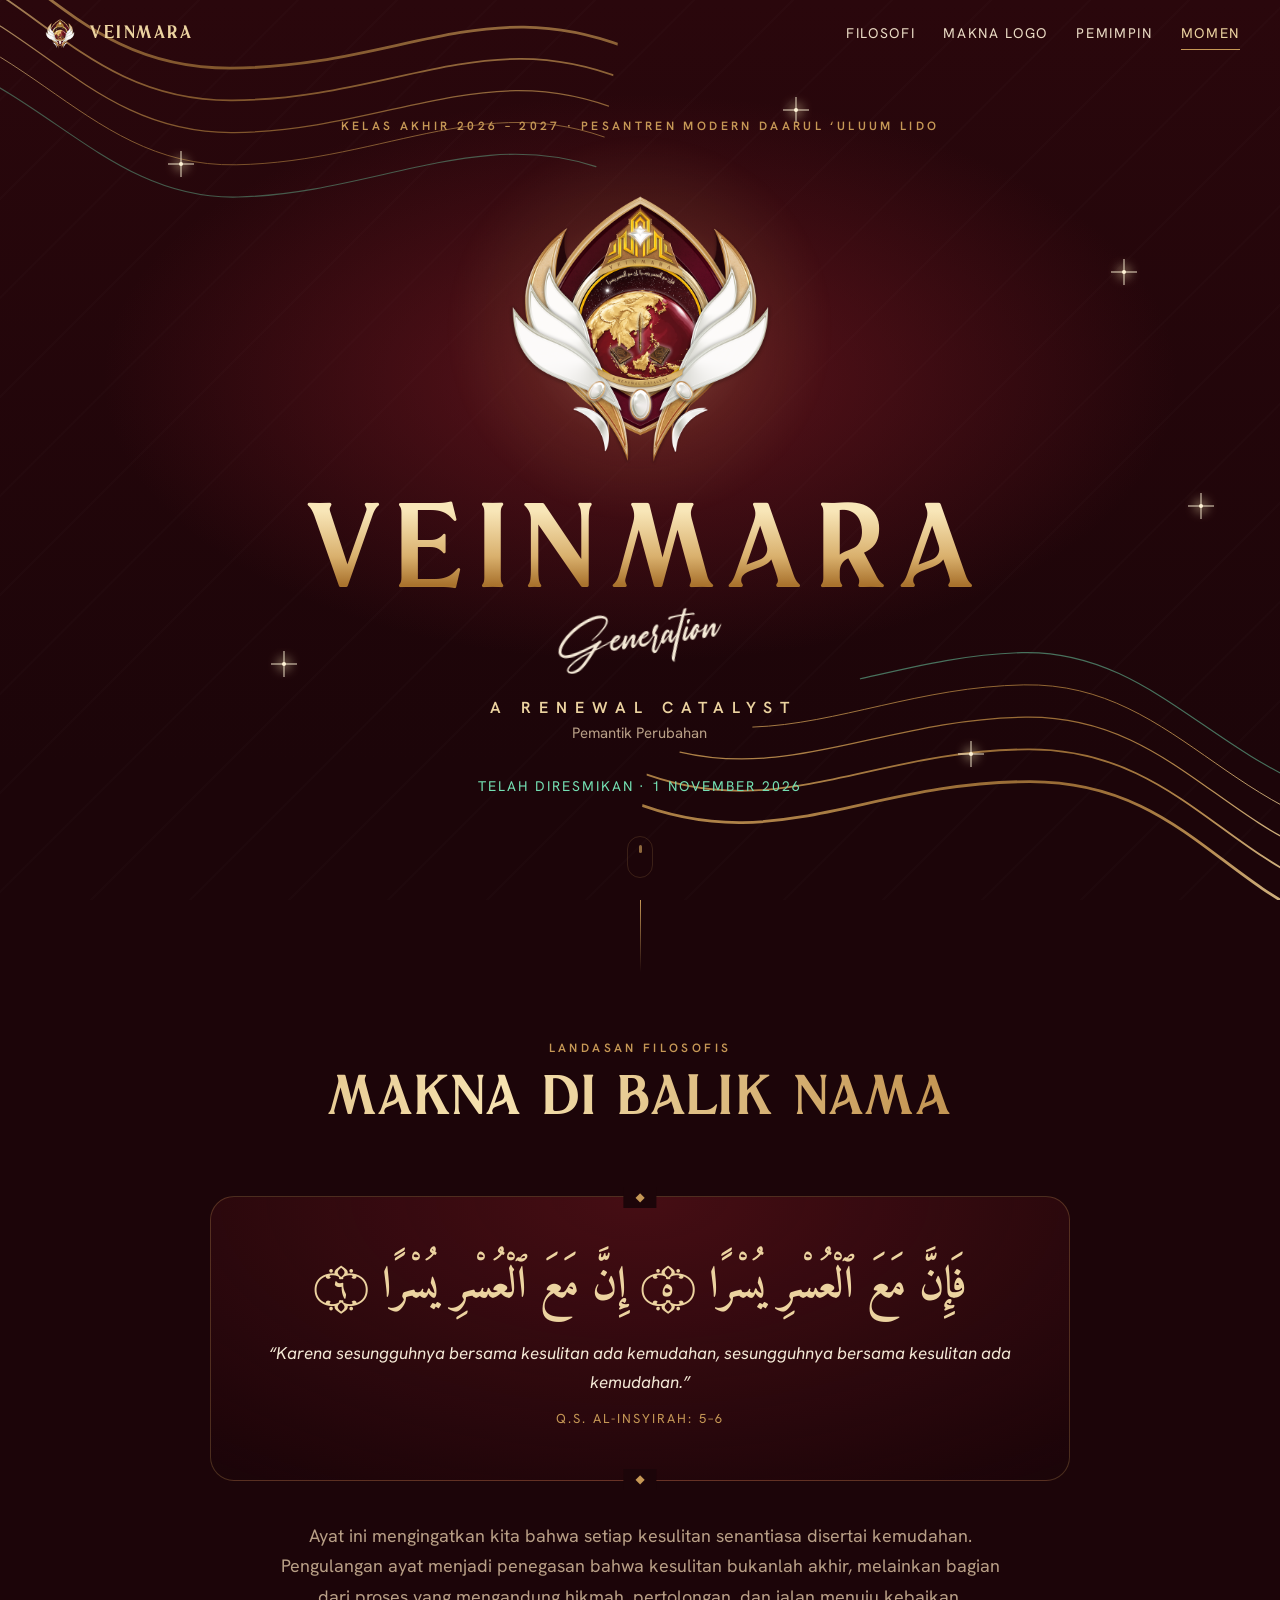
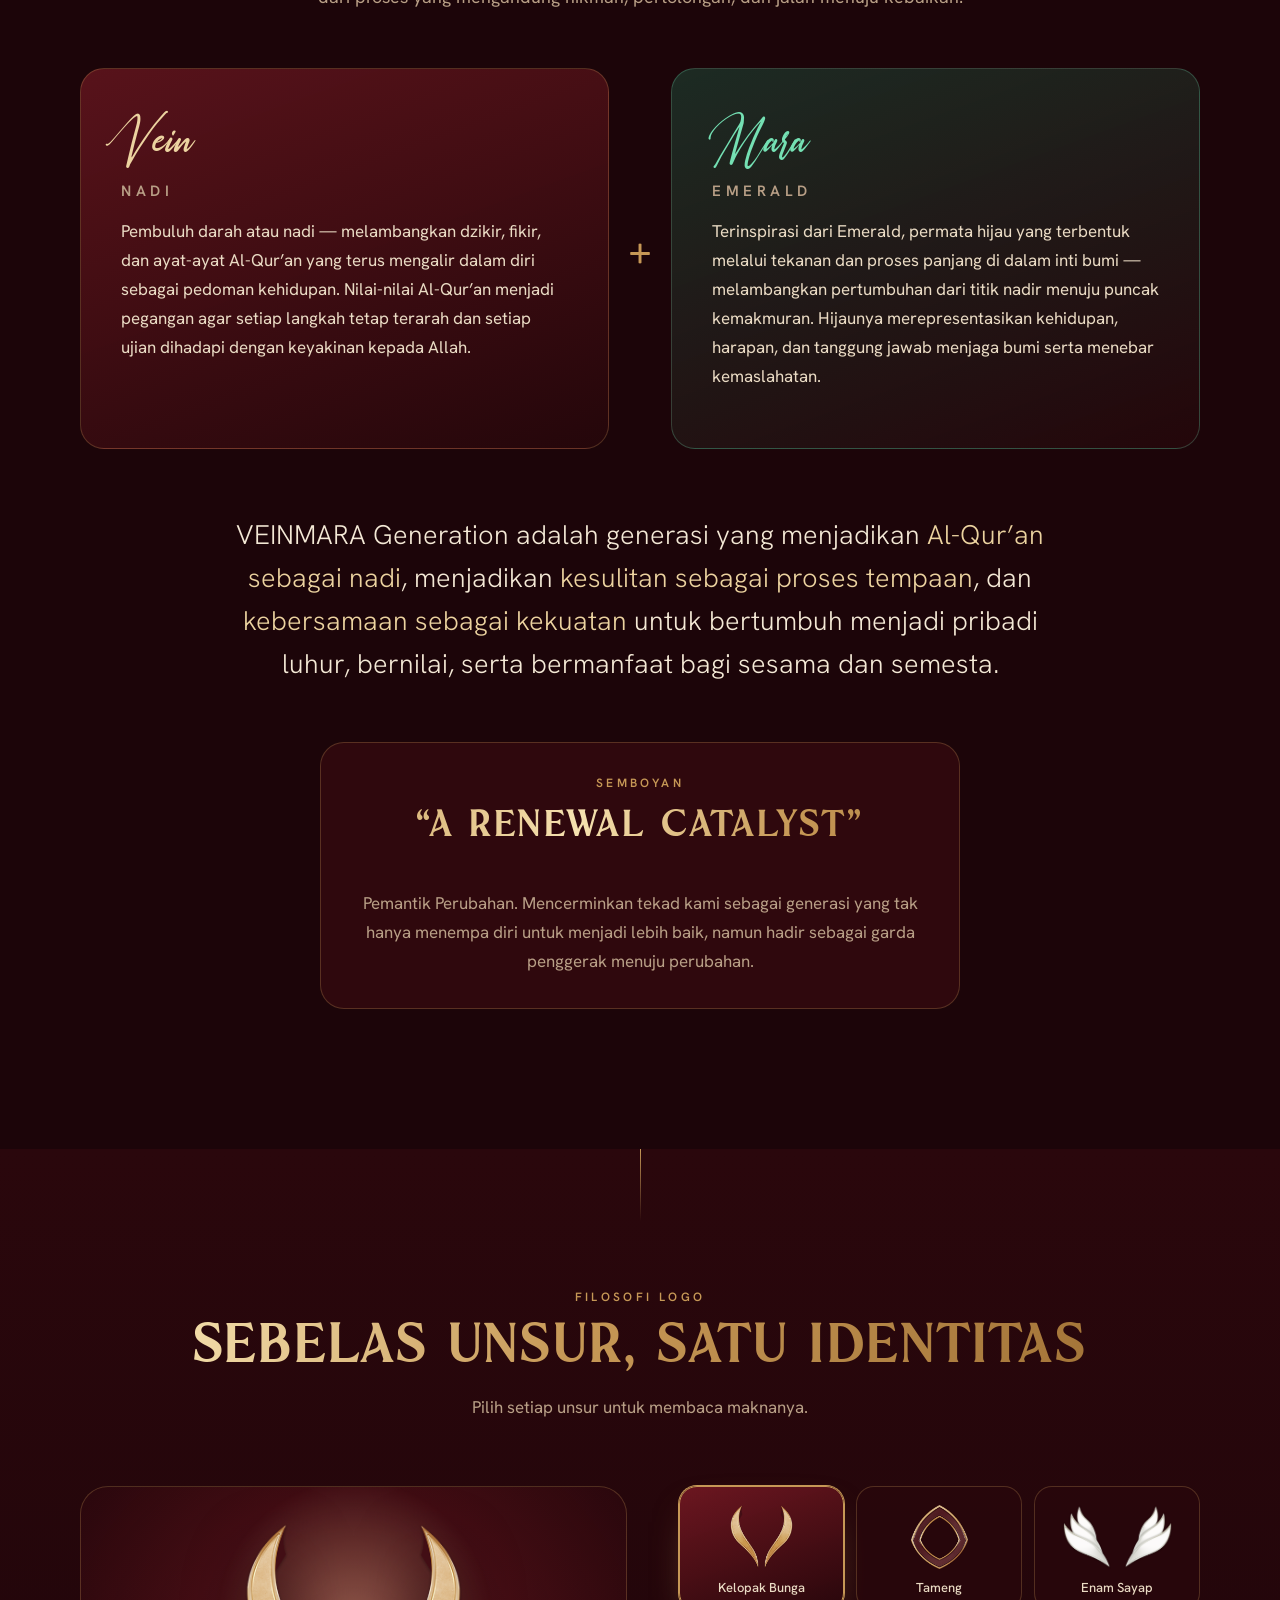
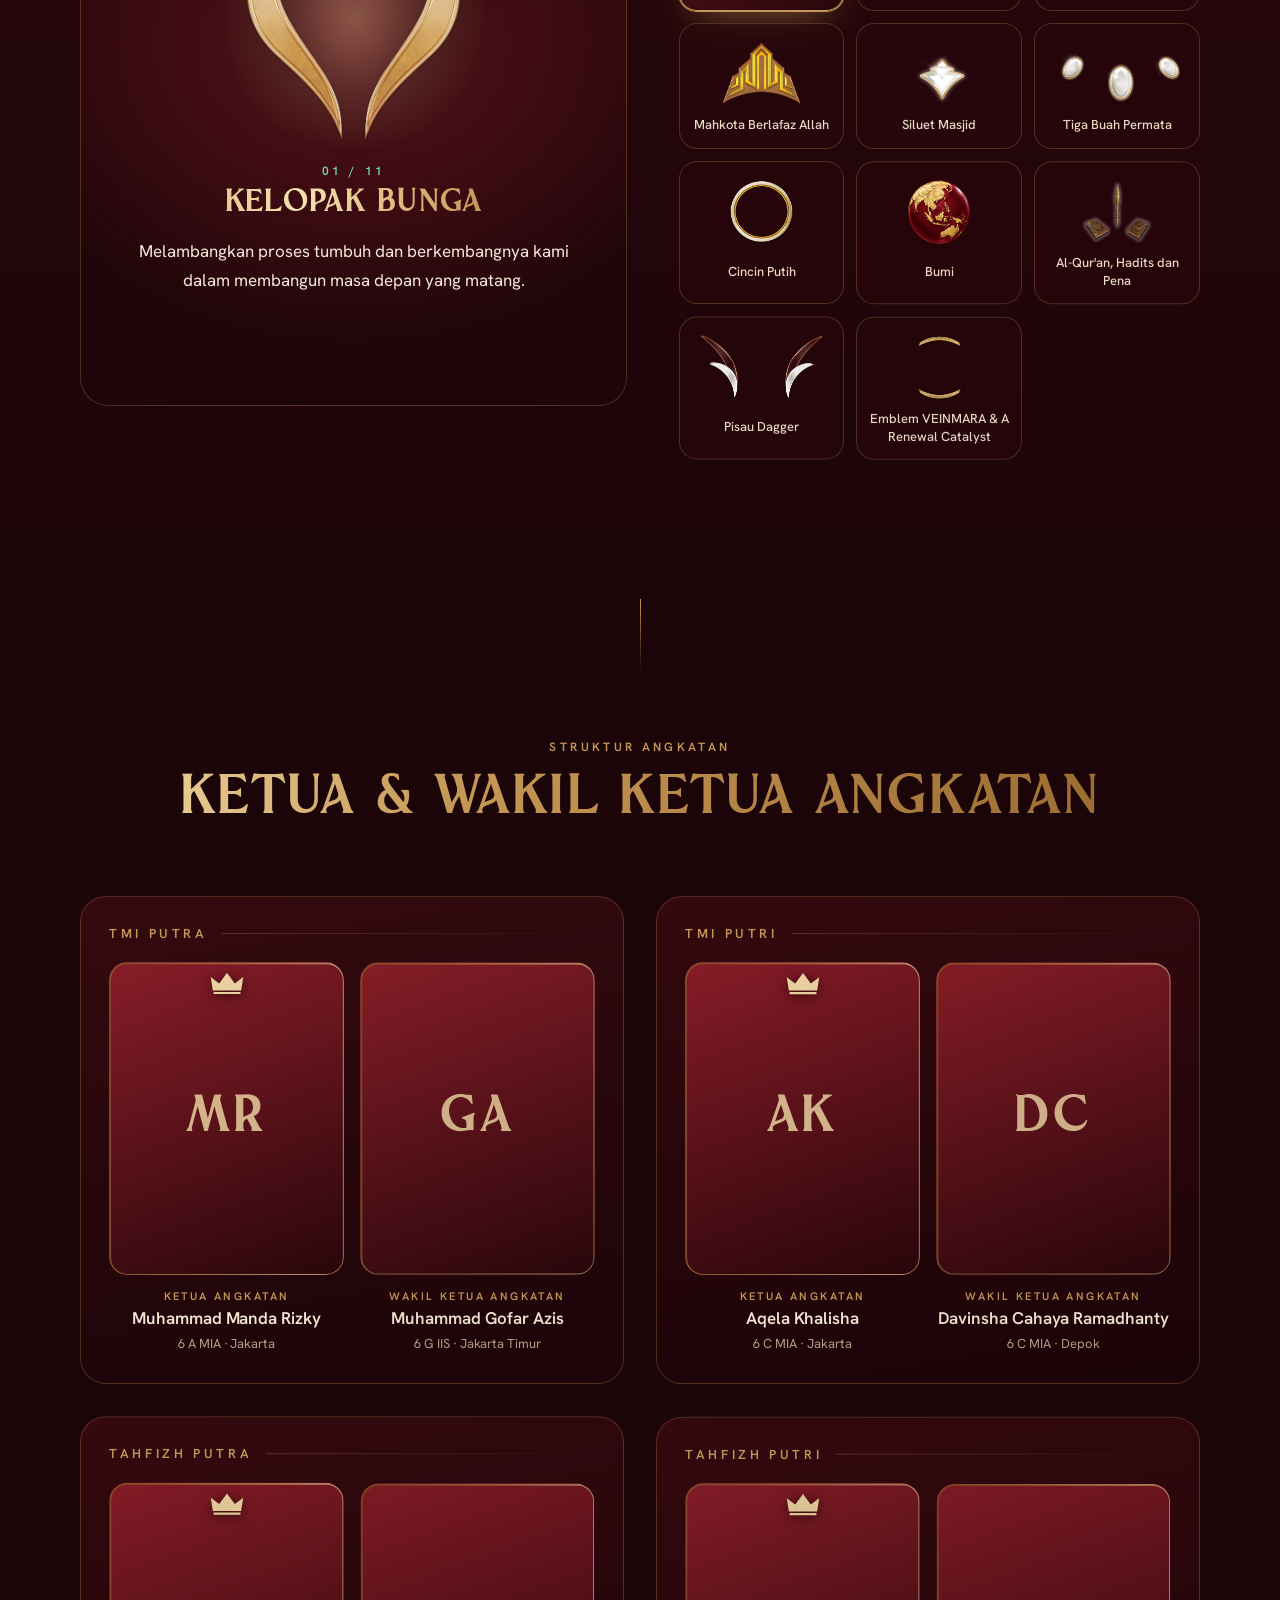
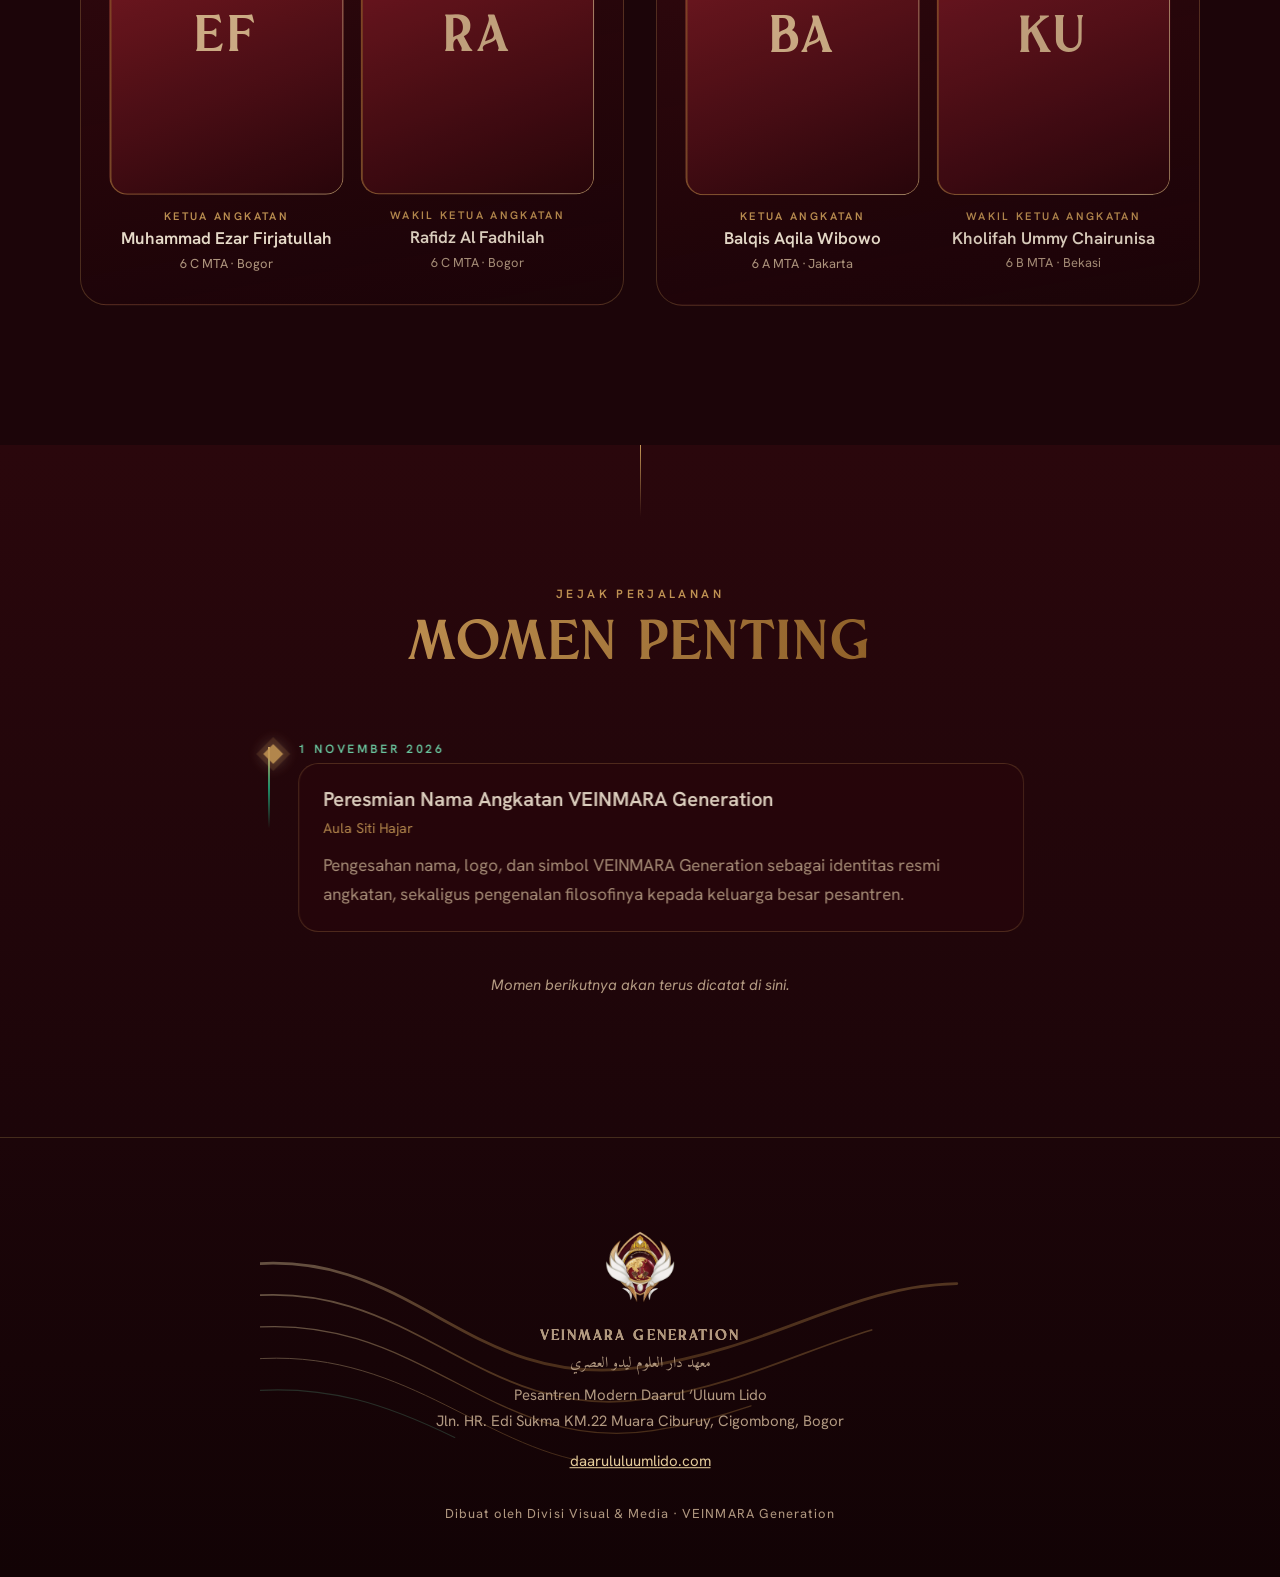
==== index.html @ 3226f994 "Animasi pakai anime.js 4.5.0 agar lebih halus - Intro hero dalam satu timeline; huruf VEINMARA muncu" ====
<!doctype html>
<html lang="id">
<head>
  <meta charset="utf-8">
  <meta name="viewport" content="width=device-width, initial-scale=1">
  <title>VEINMARA Generation</title>
  <meta name="description" content="VEINMARA Generation — Angkatan Kelas Akhir 2026–2027 Pesantren Modern Daarul 'Uluum Lido. A Renewal Catalyst.">
  <meta name="theme-color" content="#1c0509">
  <link rel="icon" type="image/png" href="assets/web/logo-veinmara.png">
  <link rel="preconnect" href="https://fonts.googleapis.com">
  <link rel="preconnect" href="https://fonts.gstatic.com" crossorigin>
  <link href="https://fonts.googleapis.com/css2?family=Amiri:wght@400;700&family=Hanken+Grotesk:wght@300;400;500;600&display=swap" rel="stylesheet">
  <link rel="stylesheet" href="style.css">
  <script>
    // Tandai bahwa animasi aktif (dicabut lagi di main.js kalau anime.js gagal dimuat / reduced motion)
    if (!matchMedia("(prefers-reduced-motion: reduce)").matches) document.documentElement.classList.add("anim");
  </script>
</head>
<body>
  <a class="skip" href="#filosofi">Lewati ke konten</a>

  <header class="nav" id="nav">
    <a class="nav__brand" href="#top" aria-label="VEINMARA — ke atas">
      <img src="assets/web/logo-veinmara.png" alt="" width="40" height="40">
      <span>Veinmara</span>
    </a>
    <button class="nav__toggle" aria-expanded="false" aria-controls="nav-menu" aria-label="Buka menu">
      <span></span><span></span>
    </button>
    <nav id="nav-menu" class="nav__menu">
      <a href="#filosofi">Filosofi</a>
      <a href="#logo">Makna Logo</a>
      <a href="#pemimpin">Pemimpin</a>
      <a href="#momen">Momen</a>
    </nav>
  </header>

  <main id="top">
    <!-- ============ HERO ============ -->
    <section class="hero">
      <svg class="veins veins--tl" viewBox="0 0 600 400" aria-hidden="true"><use href="#vein-set"/></svg>
      <svg class="veins veins--br" viewBox="0 0 600 400" aria-hidden="true"><use href="#vein-set"/></svg>
      <div class="sparkles" aria-hidden="true"><i></i><i></i><i></i><i></i><i></i><i></i></div>

      <div class="hero__inner">
        <p class="eyebrow" data-intro>Kelas Akhir 2026 – 2027 · Pesantren Modern Daarul ‘Uluum Lido</p>
        <div class="hero__logo" data-intro>
          <img src="assets/web/logo-veinmara.png" alt="Logo angkatan VEINMARA Generation" width="1000" height="1000" fetchpriority="high">
        </div>
        <h1 class="hero__title">
          <span class="hero__name" data-intro>Veinmara</span>
          <span class="hero__gen" data-intro>Generation</span>
        </h1>
        <p class="hero__motto" data-intro>A Renewal Catalyst</p>
        <p class="hero__motto-id" data-intro>Pemantik Perubahan</p>

        <div class="countdown" id="countdown" data-intro hidden>
          <p class="countdown__label">Menuju Peresmian · <span id="cd-when"></span></p>
          <div class="countdown__grid" role="timer" aria-live="off">
            <div><b id="cd-d">0</b><span>Hari</span></div>
            <div><b id="cd-h">0</b><span>Jam</span></div>
            <div><b id="cd-m">0</b><span>Menit</span></div>
            <div><b id="cd-s">0</b><span>Detik</span></div>
          </div>
        </div>
        <p class="hero__done" id="cd-done" hidden>Telah diresmikan · 1 November 2026</p>
      </div>
      <a class="hero__scroll" href="#filosofi" aria-label="Gulir ke filosofi" data-intro><span></span></a>
    </section>

    <!-- ============ FILOSOFI NAMA ============ -->
    <section class="section" id="filosofi">
      <div class="container">
        <header class="section__head">
          <p class="eyebrow">Landasan Filosofis</p>
          <h2>Makna di Balik Nama</h2>
        </header>

        <figure class="ayat">
          <p class="ayat__ar" lang="ar" dir="rtl">فَإِنَّ مَعَ ٱلْعُسْرِ يُسْرًا ۝٥ إِنَّ مَعَ ٱلْعُسْرِ يُسْرًا ۝٦</p>
          <figcaption>
            <p class="ayat__id">“Karena sesungguhnya bersama kesulitan ada kemudahan, sesungguhnya bersama kesulitan ada kemudahan.”</p>
            <cite>Q.S. Al-Insyirah: 5–6</cite>
          </figcaption>
        </figure>

        <p class="lead">Ayat ini mengingatkan kita bahwa setiap kesulitan senantiasa disertai kemudahan. Pengulangan ayat menjadi penegasan bahwa kesulitan bukanlah akhir, melainkan bagian dari proses yang mengandung hikmah, pertolongan, dan jalan menuju kebaikan.</p>

        <div class="split">
          <article class="word word--vein">
            <p class="word__label">Vein</p>
            <h3>Nadi</h3>
            <p>Pembuluh darah atau nadi — melambangkan dzikir, fikir, dan ayat-ayat Al-Qur’an yang terus mengalir dalam diri sebagai pedoman kehidupan. Nilai-nilai Al-Qur’an menjadi pegangan agar setiap langkah tetap terarah dan setiap ujian dihadapi dengan keyakinan kepada Allah.</p>
          </article>
          <span class="split__plus" aria-hidden="true">+</span>
          <article class="word word--mara">
            <p class="word__label">Mara</p>
            <h3>Emerald</h3>
            <p>Terinspirasi dari Emerald, permata hijau yang terbentuk melalui tekanan dan proses panjang di dalam inti bumi — melambangkan pertumbuhan dari titik nadir menuju puncak kemakmuran. Hijaunya merepresentasikan kehidupan, harapan, dan tanggung jawab menjaga bumi serta menebar kemaslahatan.</p>
          </article>
        </div>

        <blockquote class="closing">
          <p>VEINMARA Generation adalah generasi yang menjadikan <em>Al-Qur’an sebagai nadi</em>, menjadikan <em>kesulitan sebagai proses tempaan</em>, dan <em>kebersamaan sebagai kekuatan</em> untuk bertumbuh menjadi pribadi luhur, bernilai, serta bermanfaat bagi sesama dan semesta.</p>
        </blockquote>

        <div class="motto-card">
          <p class="eyebrow">Semboyan</p>
          <p class="motto-card__en">“A Renewal Catalyst”</p>
          <p>Pemantik Perubahan. Mencerminkan tekad kami sebagai generasi yang tak hanya menempa diri untuk menjadi lebih baik, namun hadir sebagai garda penggerak menuju perubahan.</p>
        </div>
      </div>
    </section>

    <!-- ============ FILOSOFI LOGO ============ -->
    <section class="section section--deep" id="logo">
      <div class="container">
        <header class="section__head">
          <p class="eyebrow">Filosofi Logo</p>
          <h2>Sebelas Unsur, Satu Identitas</h2>
          <p class="section__sub">Pilih setiap unsur untuk membaca maknanya.</p>
        </header>

        <div class="logo-explorer">
          <div class="stage" aria-live="polite">
            <div class="stage__glow" aria-hidden="true"></div>
            <img class="stage__img" id="stage-img" src="assets/web/emblem/kelopak.png" alt="">
            <p class="stage__num" id="stage-num">01</p>
            <h3 class="stage__name" id="stage-name">Kelopak Bunga</h3>
            <p class="stage__text" id="stage-text"></p>
          </div>
          <ul class="picker" id="picker" role="list"></ul>
        </div>
      </div>
    </section>

    <!-- ============ PEMIMPIN ============ -->
    <section class="section" id="pemimpin">
      <div class="container">
        <header class="section__head">
          <p class="eyebrow">Struktur Angkatan</p>
          <h2>Ketua &amp; Wakil Ketua Angkatan</h2>
        </header>
        <div class="units" id="units"></div>
      </div>
    </section>

    <!-- ============ MOMEN ============ -->
    <section class="section section--deep" id="momen">
      <div class="container container--narrow">
        <header class="section__head">
          <p class="eyebrow">Jejak Perjalanan</p>
          <h2>Momen Penting</h2>
        </header>
        <ol class="timeline" id="timeline"></ol>
        <p class="timeline__more">Momen berikutnya akan terus dicatat di sini.</p>
      </div>
    </section>
  </main>

  <footer class="footer">
    <svg class="veins veins--footer" viewBox="0 0 600 400" aria-hidden="true"><use href="#vein-set"/></svg>
    <div class="container footer__inner">
      <img src="assets/web/logo-veinmara.png" alt="" width="96" height="96" loading="lazy">
      <p class="footer__name">Veinmara Generation</p>
      <p class="footer__ar" lang="ar" dir="rtl">معهد دار العلوم ليدو العصري</p>
      <p>Pesantren Modern Daarul ‘Uluum Lido<br>
        Jln. HR. Edi Sukma KM.22 Muara Ciburuy, Cigombong, Bogor</p>
      <p><a href="https://www.daarululuumlido.com" target="_blank" rel="noopener">daarululuumlido.com</a></p>
      <p class="footer__credit">Dibuat oleh Divisi Visual &amp; Media · VEINMARA Generation</p>
    </div>
  </footer>

  <!-- Garis "nadi" emas — dipakai ulang di hero & footer -->
  <svg width="0" height="0" style="position:absolute" aria-hidden="true">
    <defs>
      <linearGradient id="gold-line" x1="0" y1="0" x2="1" y2="1">
        <stop offset="0" stop-color="#f6e2b0"/>
        <stop offset=".45" stop-color="#c69856"/>
        <stop offset="1" stop-color="#8a5a22"/>
      </linearGradient>
      <g id="vein-set" fill="none" stroke="url(#gold-line)" stroke-linecap="round">
        <path class="vein" d="M-20 60 C120 40 160 160 300 140 S500 40 640 90"  stroke-width="2.2"/>
        <path class="vein" d="M-20 85 C120 65 170 185 305 165 S505 65 640 115" stroke-width="1.4"/>
        <path class="vein" d="M-20 110 C125 90 180 210 310 190 S510 90 640 140" stroke-width="1"/>
        <path class="vein" d="M-20 135 C130 115 190 235 315 215 S515 115 640 165" stroke-width=".7"/>
        <path class="vein vein--emerald" d="M-20 160 C135 140 200 260 320 240 S520 140 640 190" stroke-width=".9"/>
      </g>
    </defs>
  </svg>

  <script src="vendor/anime-4.5.0.umd.min.js"></script>
  <script src="data.js"></script>
  <script src="main.js"></script>
</body>
</html>
---- style.css ----
/* =========================================================
   VEINMARA Generation — gaya web
   Warna diambil dari logo (burgundy + emas) + aksen emerald (makna "Mara")
   ========================================================= */

@font-face {
  font-family: "Chocolatier";
  src: url("assets/web/font/chocolatier.ttf") format("truetype");
  font-display: swap;
}
/* Personal-use: angka diganti tulisan WARNING — JANGAN dipakai untuk teks berangka */
@font-face {
  font-family: "Rosellinda";
  src: url("assets/web/font/rosellinda.woff") format("woff");
  font-display: swap;
}

:root {
  --bg: #1c0509;
  --bg-2: #2a070c;
  --bg-3: #3a0b13;
  --burgundy: #68151d;
  --burgundy-2: #8a1e29;
  --gold: #c69856;
  --gold-light: #ecd3a0;
  --gold-dark: #8a5a22;
  --cream: #f4e9d6;
  --text: #eadbc4;
  --muted: #b89f86;
  --emerald: #1f8f68;
  --emerald-light: #74e0b3;
  --line: rgba(198, 152, 86, .28);

  --f-display: "Chocolatier", "Cormorant Garamond", Georgia, serif;
  --f-script: "Rosellinda", "Brush Script MT", cursive;
  --f-body: "Hanken Grotesk", system-ui, -apple-system, "Segoe UI", sans-serif;
  --f-arab: "Amiri", "Traditional Arabic", serif;

  --gold-grad: linear-gradient(100deg, #8a5a22 0%, #c69856 22%, #f6e2b0 45%, #c69856 62%, #8a5a22 100%);
  --ease: cubic-bezier(.2, .7, .2, 1);
  --radius: 18px;
  --gutter: clamp(16px, 4vw, 40px);
}

*, *::before, *::after { box-sizing: border-box; }
html { scroll-behavior: smooth; -webkit-text-size-adjust: 100%; }
body {
  margin: 0;
  background: var(--bg);
  color: var(--text);
  font: 400 17px/1.7 var(--f-body);
  overflow-x: hidden;
  -webkit-font-smoothing: antialiased;
}
img { max-width: 100%; height: auto; display: block; }
a { color: var(--gold-light); }
h1, h2, h3 { margin: 0; font-weight: 400; }
p { margin: 0 0 1em; }

.skip {
  position: absolute; left: -999px; top: 8px; z-index: 100;
  background: var(--gold); color: var(--bg); padding: 8px 14px; border-radius: 8px;
}
.skip:focus { left: 8px; }
:focus-visible { outline: 2px solid var(--emerald-light); outline-offset: 3px; }

.container { width: min(1120px, 100% - 2 * var(--gutter)); margin-inline: auto; }
.container--narrow { width: min(760px, 100% - 2 * var(--gutter)); }

.eyebrow {
  font: 600 12px/1.4 var(--f-body);
  letter-spacing: .28em;
  text-transform: uppercase;
  color: var(--gold);
  margin-bottom: 14px;
}

/* Teks emas (statis — kilau dijalankan anime.js sesekali, bukan terus-menerus) */
.section__head h2, .stage__name, .motto-card__en, .footer__name {
  background: var(--gold-grad);
  background-size: 220% 100%;
  background-position: 50% 0;
  -webkit-background-clip: text; background-clip: text;
  color: transparent;
}
@keyframes shimmer { from { background-position: 110% 0; } to { background-position: -110% 0; } }

/* Saat anime.js aktif: elemen disembunyikan dulu, lalu dimunculkan oleh animasi.
   Kalau anime.js gagal dimuat, kelas .anim dicabut dan semua tetap tampil. */
.anim [data-intro], .anim .reveal { opacity: 0; }

/* ================= NAV ================= */
.nav {
  position: fixed; inset: 0 0 auto; z-index: 50;
  display: flex; align-items: center; justify-content: space-between;
  padding: 14px var(--gutter);
  transition: background .4s var(--ease), padding .4s var(--ease), box-shadow .4s;
}
.nav.is-scrolled {
  background: rgba(28, 5, 9, .82);
  backdrop-filter: blur(12px); -webkit-backdrop-filter: blur(12px);
  box-shadow: 0 1px 0 var(--line);
  padding-block: 8px;
}
.nav__brand {
  display: flex; align-items: center; gap: 10px; text-decoration: none;
  font: 18px var(--f-display); letter-spacing: .14em; text-transform: uppercase; color: var(--gold-light);
  opacity: 0; transform: translateY(-6px); transition: opacity .4s, transform .4s var(--ease);
}
.nav.is-scrolled .nav__brand { opacity: 1; transform: none; }
.nav__brand img { width: 40px; height: 40px; }
.nav__menu { display: flex; gap: 28px; }
.nav__menu a {
  position: relative; text-decoration: none; color: var(--text);
  font-size: 14px; letter-spacing: .12em; text-transform: uppercase;
}
.nav__menu a::after {
  content: ""; position: absolute; left: 0; right: 0; bottom: -4px; height: 1px;
  background: var(--gold); transform: scaleX(0); transform-origin: left; transition: transform .35s var(--ease);
}
.nav__menu a:hover::after, .nav__menu a.is-active::after { transform: scaleX(1); }
.nav__menu a.is-active { color: var(--gold-light); }
.nav__toggle { display: none; }

@media (max-width: 720px) {
  .nav__toggle {
    display: grid; gap: 6px; place-content: center;
    width: 44px; height: 44px; background: none; border: 1px solid var(--line); border-radius: 12px; cursor: pointer;
  }
  .nav__toggle span { display: block; width: 20px; height: 1.5px; background: var(--gold-light); transition: transform .3s var(--ease); }
  .nav__toggle[aria-expanded="true"] span:first-child { transform: translateY(3.75px) rotate(45deg); }
  .nav__toggle[aria-expanded="true"] span:last-child { transform: translateY(-3.75px) rotate(-45deg); }
  .nav__menu {
    position: fixed; inset: 64px 12px auto; flex-direction: column; gap: 0;
    background: rgba(28, 5, 9, .96); border: 1px solid var(--line); border-radius: var(--radius);
    padding: 8px; backdrop-filter: blur(12px);
    opacity: 0; transform: translateY(-8px); pointer-events: none; transition: opacity .3s, transform .3s var(--ease);
  }
  .nav__menu.is-open { opacity: 1; transform: none; pointer-events: auto; }
  .nav__menu a { padding: 14px 16px; border-radius: 10px; }
  .nav__menu a::after { display: none; }
  .nav__menu a.is-active { background: rgba(198, 152, 86, .12); }
  .nav__brand { opacity: 1; transform: none; }
  /* backdrop-filter berat saat scroll di HP → ganti latar pekat */
  .nav.is-scrolled { backdrop-filter: none; -webkit-backdrop-filter: none; background: rgba(28, 5, 9, .96); }
}

/* ================= HERO ================= */
.hero {
  position: relative; isolation: isolate; overflow: hidden;
  min-height: 100svh; display: grid; place-items: center;
  padding: 96px var(--gutter) 80px; text-align: center;
  background:
    radial-gradient(60% 45% at 50% 42%, rgba(138, 30, 41, .55), transparent 70%),
    repeating-linear-gradient(135deg, rgba(255,255,255,.012) 0 2px, transparent 2px 70px),
    linear-gradient(180deg, var(--bg-2), var(--bg) 85%);
}
.hero__inner { max-width: 820px; }
.hero__logo { position: relative; width: min(360px, 74vw, 46svh); margin: 0 auto -10px; }
/* Glow: radial gradient tanpa filter blur (blur yang dianimasikan berat di HP) */
.hero__logo::before {
  content: ""; position: absolute; inset: -6%; z-index: -1; border-radius: 50%;
  background: radial-gradient(circle, rgba(236, 211, 160, .32), rgba(198, 152, 86, .1) 40%, transparent 68%);
  animation: pulse 5s ease-in-out infinite; will-change: transform, opacity;
}
.hero__logo img { will-change: transform; }

.hero__title { display: grid; justify-items: center; line-height: 1; }
.hero__name {
  font: clamp(48px, 11vw, 120px)/1 var(--f-display);
  letter-spacing: .12em; text-transform: uppercase; padding-left: .12em;
  background: linear-gradient(180deg, #f8e6b8 10%, #d9b06d 48%, #a8712c 72%, #e7c78b 100%);
  -webkit-background-clip: text; background-clip: text; color: transparent;
}
/* Tiap huruf (hasil splitText) membawa gradiennya sendiri agar bisa digerakkan per huruf */
.hero__name span {
  display: inline-block; background: inherit;
  -webkit-background-clip: text; background-clip: text; color: transparent;
  will-change: transform;
}
.hero__gen {
  font: clamp(34px, 6.5vw, 64px)/1 var(--f-script); color: var(--cream);
  margin-top: -.18em; rotate: -4deg;
}
.hero__motto {
  margin: 26px 0 2px; font: 600 clamp(13px, 2vw, 16px)/1.4 var(--f-body);
  letter-spacing: .5em; text-transform: uppercase; color: var(--gold-light); padding-left: .5em;
}
.hero__motto-id { color: var(--muted); font-size: 15px; }

.countdown { margin-top: 30px; }
.countdown__label { font-size: 13px; letter-spacing: .14em; text-transform: uppercase; color: var(--muted); }
.countdown__grid { display: inline-grid; grid-template-columns: repeat(4, minmax(64px, 1fr)); gap: 10px; }
.countdown__grid div {
  contain: layout paint; /* angka berubah tiap detik → jangan memicu layout halaman */
  padding: 12px 8px 10px; border: 1px solid var(--line); border-radius: 14px;
  background: linear-gradient(180deg, rgba(104, 21, 29, .45), rgba(28, 5, 9, .3));
}
.countdown__grid b {
  display: block; font: 600 clamp(24px, 5vw, 34px)/1.1 var(--f-body); color: var(--gold-light);
  font-variant-numeric: tabular-nums;
}
.countdown__grid span { font-size: 11px; letter-spacing: .18em; text-transform: uppercase; color: var(--muted); }
.hero__done { margin-top: 28px; color: var(--emerald-light); letter-spacing: .14em; text-transform: uppercase; font-size: 14px; }

.hero__scroll {
  position: absolute; bottom: 22px; left: 50%; translate: -50% 0;
  width: 26px; height: 42px; border: 1px solid var(--line); border-radius: 20px;
}
.hero__scroll span {
  position: absolute; left: 50%; top: 8px; width: 3px; height: 8px; margin-left: -1.5px;
  border-radius: 2px; background: var(--gold); animation: scrollDot 1.8s ease-in-out infinite;
}

/* Garis nadi emas */
.veins { position: absolute; z-index: -1; width: min(760px, 120vw); pointer-events: none; opacity: .9; }
.veins--tl { top: -110px; left: -160px; transform: rotate(8deg); opacity: .7; }
.veins--br { bottom: -60px; right: -140px; transform: rotate(188deg); }
.vein--emerald { stroke: var(--emerald-light); opacity: .55; }
/* Titik cahaya yang mengalir di sepanjang garis nadi.
   Elemen HTML terpisah (bukan di dalam SVG) agar hanya digeser GPU — SVG besar tidak perlu dicat ulang. */
.vein-dot {
  position: absolute; top: 0; left: 0; z-index: -1; width: 24px; height: 24px; margin: -12px 0 0 -12px;
  border-radius: 50%; pointer-events: none; opacity: 0; will-change: transform, opacity;
  background: radial-gradient(circle, #fffaf0 0 12%, rgba(246, 226, 176, .85) 26%, rgba(198, 152, 86, 0) 70%);
}
.vein-dot--emerald {
  width: 20px; height: 20px; margin: -10px 0 0 -10px;
  background: radial-gradient(circle, #f0fff8 0 12%, rgba(116, 224, 179, .85) 26%, rgba(31, 143, 104, 0) 70%);
}

/* Kilau */
.sparkles i {
  position: absolute; z-index: -1; width: 4px; height: 4px; border-radius: 50%;
  background: #fff4d6; box-shadow: 0 0 12px 3px rgba(246, 226, 176, .8);
  animation: twinkle 3.6s ease-in-out infinite;
}
.sparkles i::before, .sparkles i::after {
  content: ""; position: absolute; left: 50%; top: 50%; background: rgba(255, 244, 214, .9);
  translate: -50% -50%;
}
.sparkles i::before { width: 26px; height: 1px; }
.sparkles i::after { width: 1px; height: 26px; }
.sparkles i:nth-child(1) { top: 18%; left: 14%; animation-delay: .2s; }
.sparkles i:nth-child(2) { top: 30%; right: 12%; animation-delay: 1.4s; }
.sparkles i:nth-child(3) { bottom: 26%; left: 22%; animation-delay: 2.3s; }
.sparkles i:nth-child(4) { bottom: 16%; right: 24%; animation-delay: .8s; }
.sparkles i:nth-child(5) { top: 12%; left: 62%; animation-delay: 3s; }
.sparkles i:nth-child(6) { top: 56%; right: 6%; animation-delay: 1.9s; }

/* ================= SECTIONS ================= */
.section { position: relative; padding: clamp(80px, 12vw, 140px) 0; }
.section--deep { background: linear-gradient(180deg, var(--bg-2), var(--bg)); }
.section::before {
  content: ""; position: absolute; top: 0; left: 50%; width: 1px; height: 72px;
  background: linear-gradient(var(--gold), transparent); transform-origin: top;
}
.section__head { text-align: center; margin-bottom: clamp(36px, 6vw, 64px); }
.section__head h2 { font: clamp(32px, 5.5vw, 56px)/1.1 var(--f-display); letter-spacing: .04em; }
.section__sub { color: var(--muted); margin-top: 12px; }

/* Ayat */
.ayat {
  margin: 0 auto 40px; max-width: 860px; text-align: center;
  padding: clamp(28px, 5vw, 48px) clamp(18px, 4vw, 48px);
  border: 1px solid var(--line); border-radius: 24px;
  background: radial-gradient(80% 120% at 50% 0%, rgba(104, 21, 29, .55), rgba(28, 5, 9, .2));
  position: relative;
}
.ayat::before, .ayat::after {
  content: "◆"; position: absolute; left: 50%; translate: -50% 0; color: var(--gold); font-size: 12px;
  background: var(--bg); padding: 0 12px;
}
.ayat::before { top: -10px; }
.ayat::after { bottom: -10px; }
.ayat__ar { font: 700 clamp(26px, 5vw, 44px)/1.9 var(--f-arab); color: var(--gold-light); margin-bottom: 10px; }
.ayat__id { font-style: italic; color: var(--cream); margin-bottom: 6px; }
.ayat cite { font-style: normal; font-size: 13px; letter-spacing: .16em; text-transform: uppercase; color: var(--gold); }

.lead { max-width: 720px; margin: 0 auto 56px; text-align: center; color: var(--muted); font-size: 18px; }

.split { display: grid; grid-template-columns: 1fr auto 1fr; align-items: stretch; gap: 20px; }
.split__plus { align-self: center; font: 48px var(--f-display); color: var(--gold); }
.word {
  position: relative; overflow: hidden; padding: clamp(26px, 4vw, 40px); border-radius: 24px;
  border: 1px solid var(--line);
  transition: transform .5s var(--ease), box-shadow .5s var(--ease), border-color .5s;
}
.word:hover { transform: translateY(-6px); }
.word--vein { background: linear-gradient(160deg, rgba(138, 30, 41, .55), rgba(42, 7, 12, .6)); }
.word--vein:hover { box-shadow: 0 24px 60px -20px rgba(198, 152, 86, .45); border-color: var(--gold); }
.word--mara { background: linear-gradient(160deg, rgba(31, 143, 104, .28), rgba(42, 7, 12, .6)); border-color: rgba(116, 224, 179, .25); }
.word--mara:hover { box-shadow: 0 24px 60px -20px rgba(116, 224, 179, .4); border-color: var(--emerald-light); }
.word::after {
  content: ""; position: absolute; inset: -50% auto -50% -60%; width: 40%;
  background: linear-gradient(90deg, transparent, rgba(255, 255, 255, .09), transparent);
  transform: skewX(-20deg); transition: left .9s var(--ease);
}
.word:hover::after { left: 130%; }
.word__label { font: clamp(44px, 7vw, 68px)/1 var(--f-script); color: var(--gold-light); margin-bottom: 4px; }
.word--mara .word__label { color: var(--emerald-light); }
.word h3 { font: 15px var(--f-body); font-weight: 600; letter-spacing: .3em; text-transform: uppercase; color: var(--muted); margin-bottom: 16px; }

.closing {
  margin: 64px auto 0; max-width: 860px; text-align: center;
  font: clamp(20px, 2.8vw, 27px)/1.6 var(--f-body); font-weight: 300; color: var(--cream);
}
.closing em { font-style: normal; color: var(--gold-light); }

.motto-card {
  margin: 56px auto 0; max-width: 640px; text-align: center; padding: 32px; border-radius: 24px;
  border: 1px solid var(--line); background: rgba(104, 21, 29, .25);
}
.motto-card__en { font: clamp(26px, 4vw, 38px)/1.2 var(--f-display); letter-spacing: .08em; text-transform: uppercase; }
.motto-card p:last-child { color: var(--muted); margin: 0; }

@media (max-width: 760px) {
  .split { grid-template-columns: 1fr; }
  .split__plus { justify-self: center; font-size: 36px; line-height: 1; }
}

/* ================= LOGO EXPLORER ================= */
.logo-explorer { display: grid; grid-template-columns: minmax(0, 1.05fr) minmax(0, 1fr); gap: clamp(24px, 4vw, 56px); align-items: start; }
.stage {
  position: sticky; top: 96px; text-align: center; padding: 36px clamp(20px, 3vw, 36px) 32px;
  border: 1px solid var(--line); border-radius: 28px; overflow: hidden;
  background: radial-gradient(70% 60% at 50% 30%, rgba(138, 30, 41, .55), rgba(28, 5, 9, .3));
  min-height: 520px;
}
.stage__glow {
  position: absolute; left: 50%; top: 130px; width: 300px; height: 300px; translate: -50% -50%;
  border-radius: 50%; background: radial-gradient(circle, rgba(236, 211, 160, .35), transparent 65%);
  animation: pulse 4s ease-in-out infinite; will-change: transform, opacity;
}
.stage__img {
  position: relative; width: auto; height: 220px; max-width: 86%; margin: 0 auto 20px; object-fit: contain;
  filter: drop-shadow(0 16px 30px rgba(0,0,0,.5));
}
.stage__num { font: 600 12px var(--f-body); letter-spacing: .3em; color: var(--emerald-light); margin-bottom: 6px; }
.stage__name { font: clamp(24px, 3vw, 32px)/1.2 var(--f-display); letter-spacing: .04em; margin-bottom: 14px; }
.stage__text { color: var(--cream); max-width: 460px; margin: 0 auto; }

.picker { list-style: none; margin: 0; padding: 0; display: grid; grid-template-columns: repeat(auto-fill, minmax(150px, 1fr)); gap: 12px; }
.picker button {
  width: 100%; height: 100%; display: grid; justify-items: center; gap: 10px; cursor: pointer;
  padding: 18px 10px 14px; border-radius: 18px; border: 1px solid var(--line);
  background: rgba(42, 7, 12, .6); color: var(--text); font: 500 13px/1.35 var(--f-body);
  transition: transform .35s var(--ease), border-color .35s, background .35s, box-shadow .35s;
}
.picker img { height: 64px; width: auto; max-width: 100%; object-fit: contain; transition: transform .45s var(--ease); }
.picker button:hover { transform: translateY(-4px); border-color: var(--gold); }
.picker button:hover img { transform: scale(1.1) rotate(-3deg); }
.picker button[aria-pressed="true"] {
  border-color: var(--gold); background: linear-gradient(160deg, rgba(138, 30, 41, .7), rgba(42, 7, 12, .8));
  box-shadow: 0 0 0 1px var(--gold), 0 18px 40px -18px rgba(198, 152, 86, .6);
}

@media (max-width: 860px) {
  .logo-explorer { grid-template-columns: 1fr; }
  .stage { position: relative; top: 0; min-height: 0; }
  .stage__img { height: 170px; }
  .picker { grid-template-columns: repeat(auto-fill, minmax(104px, 1fr)); }
  .picker img { height: 48px; }
  .picker button { font-size: 12px; padding: 14px 6px 10px; }
}

/* ================= PEMIMPIN ================= */
.units { display: grid; grid-template-columns: repeat(2, minmax(0, 1fr)); gap: clamp(20px, 3vw, 32px); }
.unit {
  padding: clamp(20px, 3vw, 28px); border-radius: 26px; border: 1px solid var(--line);
  background: linear-gradient(170deg, rgba(104, 21, 29, .32), rgba(28, 5, 9, .2));
}
.unit__title {
  display: flex; align-items: center; gap: 14px; margin-bottom: 20px;
  font: 600 13px var(--f-body); letter-spacing: .28em; text-transform: uppercase; color: var(--gold);
}
.unit__title::after { content: ""; flex: 1; height: 1px; background: linear-gradient(90deg, var(--line), transparent); }
.unit__people { display: grid; grid-template-columns: repeat(2, minmax(0, 1fr)); gap: 16px; }

.person { text-align: center; margin: 0; }
.person__frame {
  position: relative; aspect-ratio: 3 / 4; border-radius: 18px; overflow: hidden; margin-bottom: 14px;
  background: linear-gradient(160deg, var(--burgundy-2), var(--bg-2));
  box-shadow: inset 0 0 0 1px var(--line);
}
.person__frame::before {
  content: ""; position: absolute; inset: 0; z-index: 2; border-radius: inherit; pointer-events: none;
  padding: 1.5px; background: var(--gold-grad); background-size: 220% 100%;
  -webkit-mask: linear-gradient(#000 0 0) content-box, linear-gradient(#000 0 0);
  -webkit-mask-composite: xor; mask-composite: exclude;
  opacity: .55; transition: opacity .4s;
}
.person:hover .person__frame::before { opacity: 1; animation: shimmer 2.5s linear infinite; }
.person__frame img { width: 100%; height: 100%; object-fit: cover; transition: transform .8s var(--ease); }
.person:hover .person__frame img { transform: scale(1.06); }
.person__initials {
  position: absolute; inset: 0; display: grid; place-items: center;
  font: clamp(34px, 5vw, 52px) var(--f-display); letter-spacing: .08em; color: var(--gold-light); opacity: .85;
}
.person__crown {
  position: absolute; z-index: 3; top: 10px; left: 50%; translate: -50% 0; width: 34px;
  color: var(--gold-light); filter: drop-shadow(0 2px 6px rgba(0,0,0,.6));
  animation: bob 3.2s ease-in-out infinite;
}
.person__role { font: 600 11px var(--f-body); letter-spacing: .22em; text-transform: uppercase; color: var(--gold); margin-bottom: 4px; }
.person__name { font: 600 17px/1.3 var(--f-body); color: var(--cream); margin-bottom: 4px; overflow-wrap: anywhere; }
.person figcaption { min-width: 0; }
.person__meta { font-size: 13px; color: var(--muted); margin: 0; }

@media (max-width: 860px) { .units { grid-template-columns: minmax(0, 1fr); } }
@media (max-width: 480px) { .person__role { letter-spacing: .12em; font-size: 10px; } }
@media (max-width: 380px) { .unit__people { gap: 10px; } .person__name { font-size: 15px; } }

/* ================= TIMELINE ================= */
.timeline { list-style: none; margin: 0; padding: 0 0 0 34px; position: relative; }
/* Garis timeline — terisi mengikuti scroll (anime.js onScroll) */
.timeline__line {
  position: absolute; left: 8px; top: 6px; bottom: 6px; width: 2px;
  background: linear-gradient(var(--gold), var(--emerald), transparent);
  transform-origin: top;
}
.moment { position: relative; padding: 0 0 32px; }
.moment::before {
  content: ""; position: absolute; left: -32px; top: 6px; width: 14px; height: 14px; rotate: 45deg;
  background: var(--gold); box-shadow: 0 0 0 5px rgba(198, 152, 86, .18), 0 0 18px rgba(246, 226, 176, .6);
}
.moment__date { font: 600 12px var(--f-body); letter-spacing: .24em; text-transform: uppercase; color: var(--emerald-light); margin-bottom: 6px; }
.moment__card { padding: 22px 24px; border-radius: 20px; border: 1px solid var(--line); background: rgba(42, 7, 12, .65); }
.moment__card h3 { font: 600 20px/1.35 var(--f-body); color: var(--cream); margin-bottom: 4px; }
.moment__place { font-size: 14px; color: var(--gold); margin-bottom: 10px; }
.moment__card p:last-child { margin: 0; color: var(--muted); }
.timeline__more { text-align: center; color: var(--muted); font-style: italic; font-size: 15px; margin: 8px 0 0; }

/* ================= FOOTER ================= */
.footer {
  position: relative; isolation: isolate; overflow: hidden; text-align: center;
  padding: 80px 0 40px; border-top: 1px solid var(--line);
  background: linear-gradient(180deg, var(--bg), #120305);
}
.veins--footer { left: 50%; bottom: -120px; translate: -50% 0; opacity: .35; }
.footer__inner img { width: 96px; margin: 0 auto 14px; }
.footer__name { font: 26px var(--f-display); letter-spacing: .14em; text-transform: uppercase; margin-bottom: 6px; }
.footer__ar { font: 22px/1.8 var(--f-arab); color: var(--gold-light); margin-bottom: 6px; }
.footer p { color: var(--muted); font-size: 15px; }
.footer__credit { margin-top: 28px; font-size: 13px !important; letter-spacing: .08em; }

/* ================= KEYFRAMES (loop ringan: hanya transform/opacity) ================= */
@keyframes pulse { 0%, 100% { opacity: .65; transform: scale(1); } 50% { opacity: 1; transform: scale(1.08); } }
@keyframes twinkle { 0%, 100% { opacity: 0; transform: scale(.3) rotate(0); } 50% { opacity: 1; transform: scale(1) rotate(45deg); } }
@keyframes scrollDot { 0% { opacity: 0; transform: translateY(0); } 40% { opacity: 1; } 100% { opacity: 0; transform: translateY(16px); } }
@keyframes bob { 0%, 100% { transform: translateY(0); } 50% { transform: translateY(-3px); } }

/* Hormati pengguna yang mematikan animasi (anime.js juga dimatikan di main.js) */
@media (prefers-reduced-motion: reduce) {
  *, *::before, *::after { animation-duration: .001ms !important; animation-iteration-count: 1 !important; animation-delay: 0s !important; transition-duration: .001ms !important; }
  html { scroll-behavior: auto; }
}
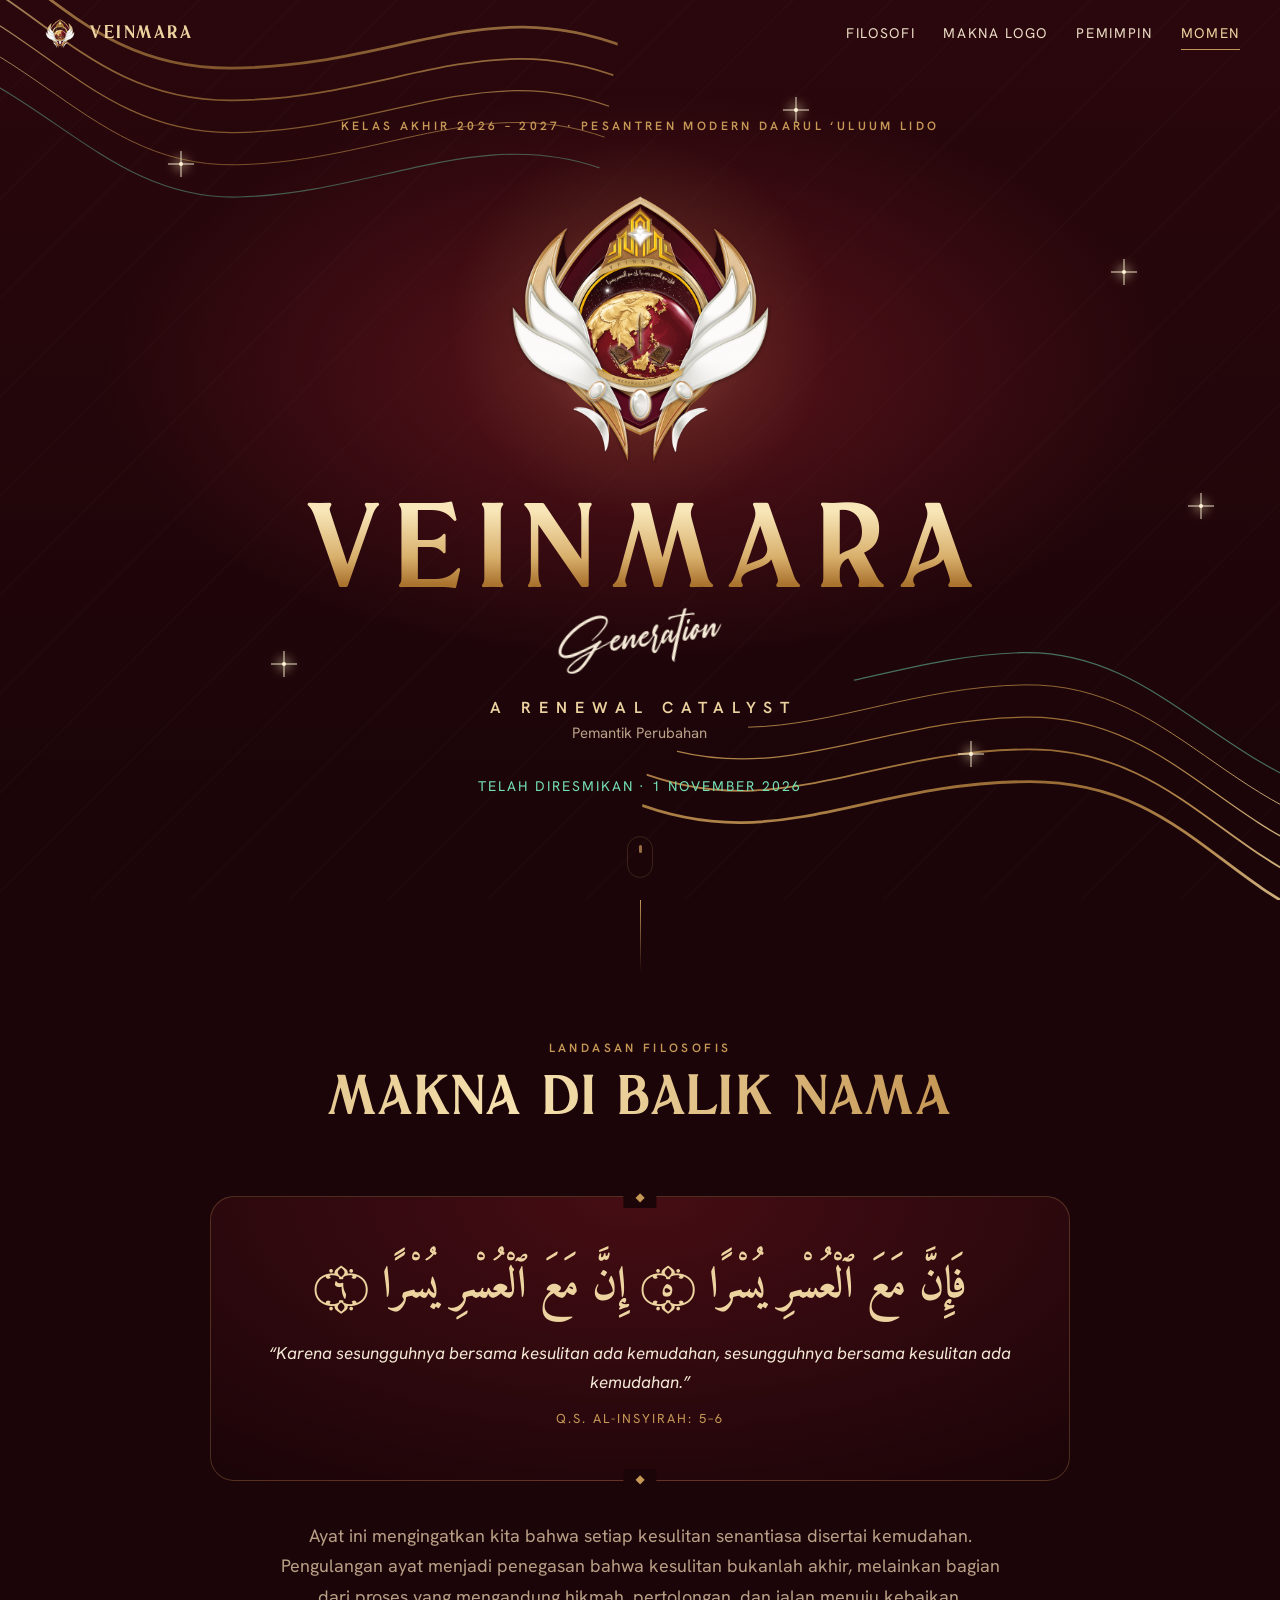
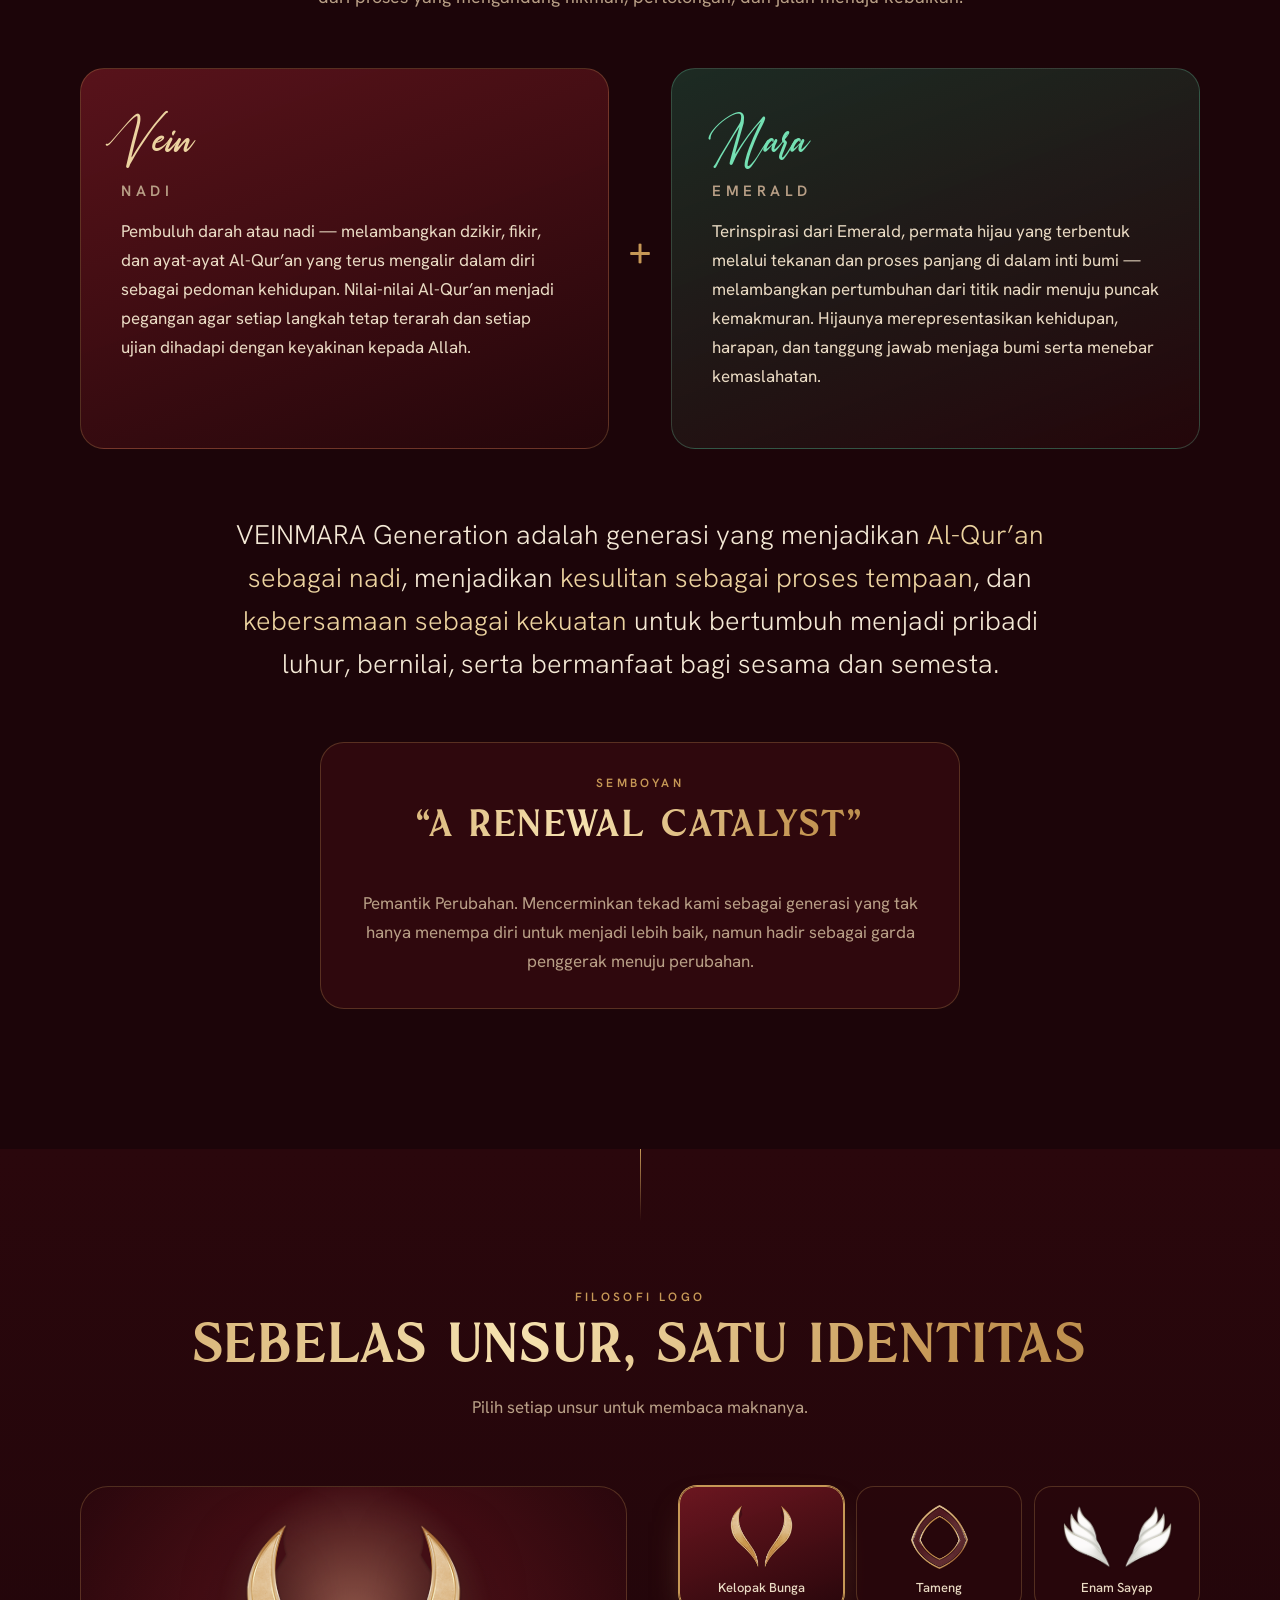
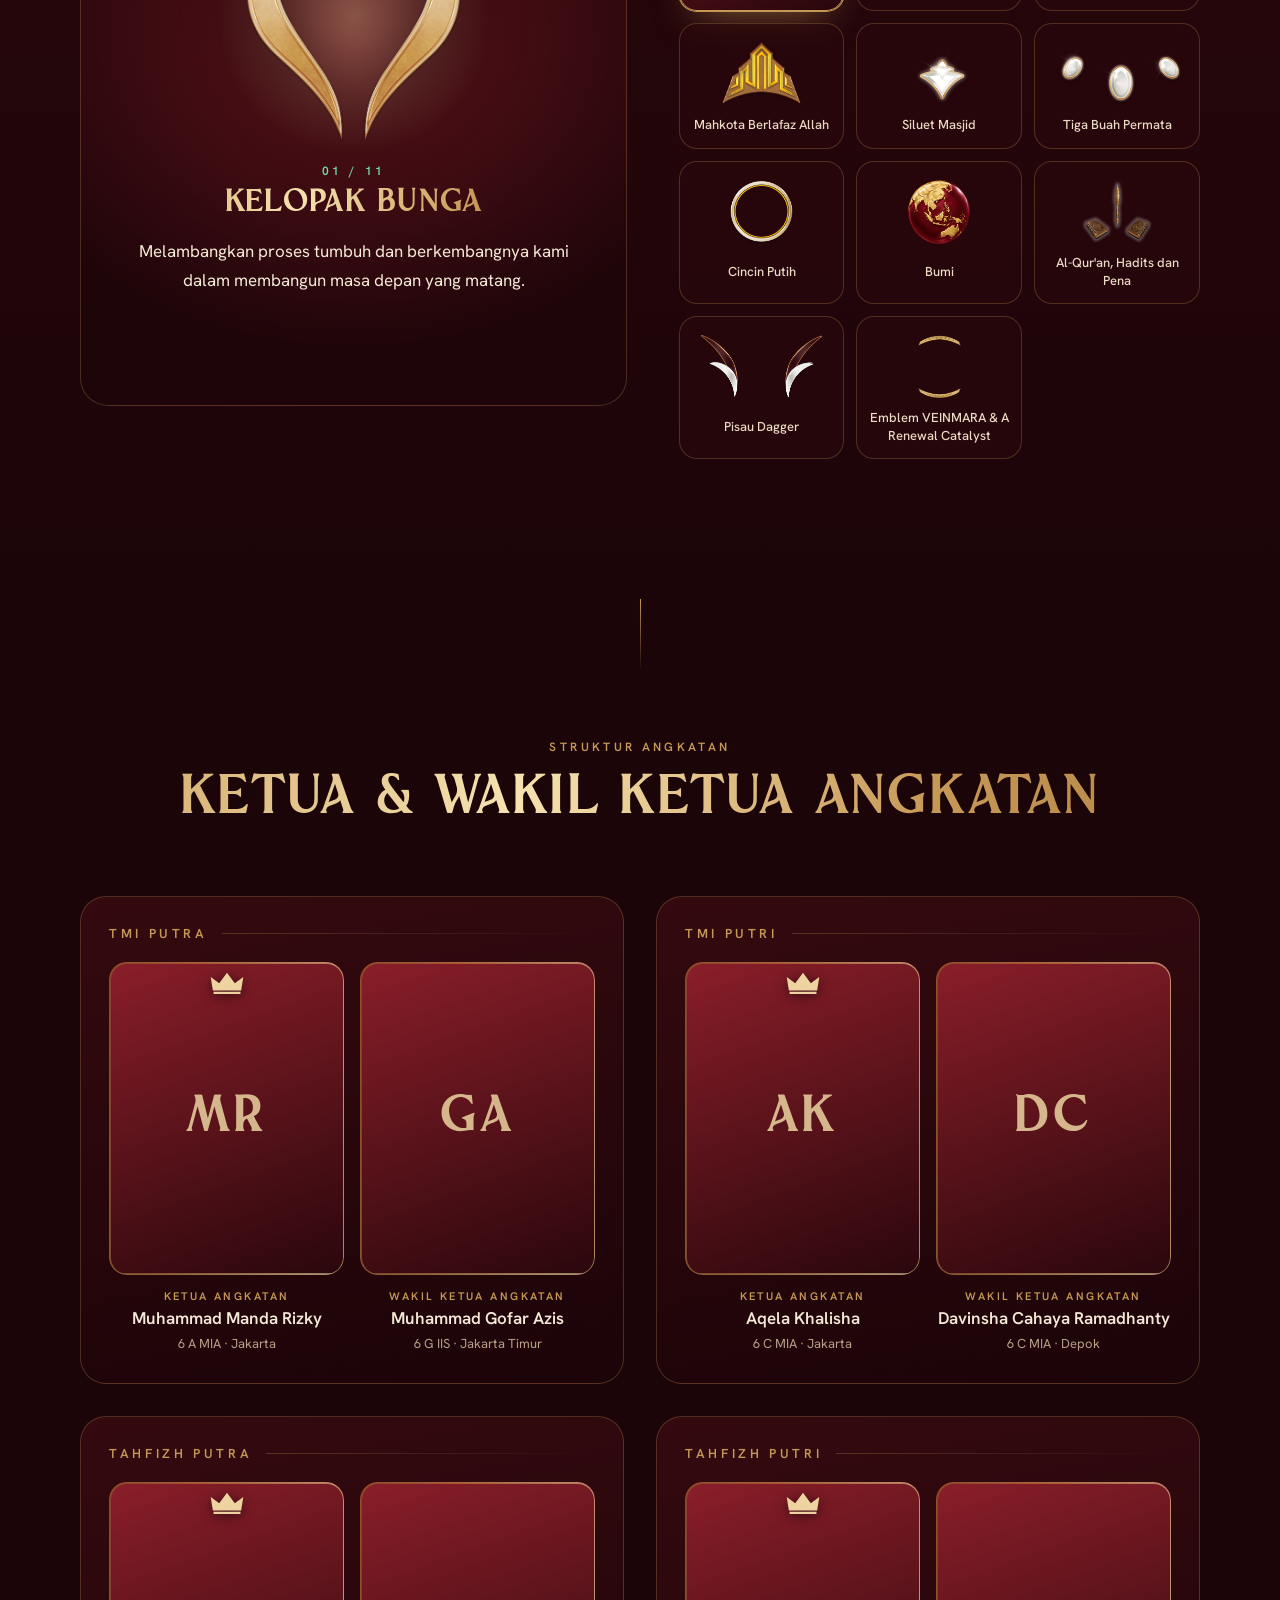
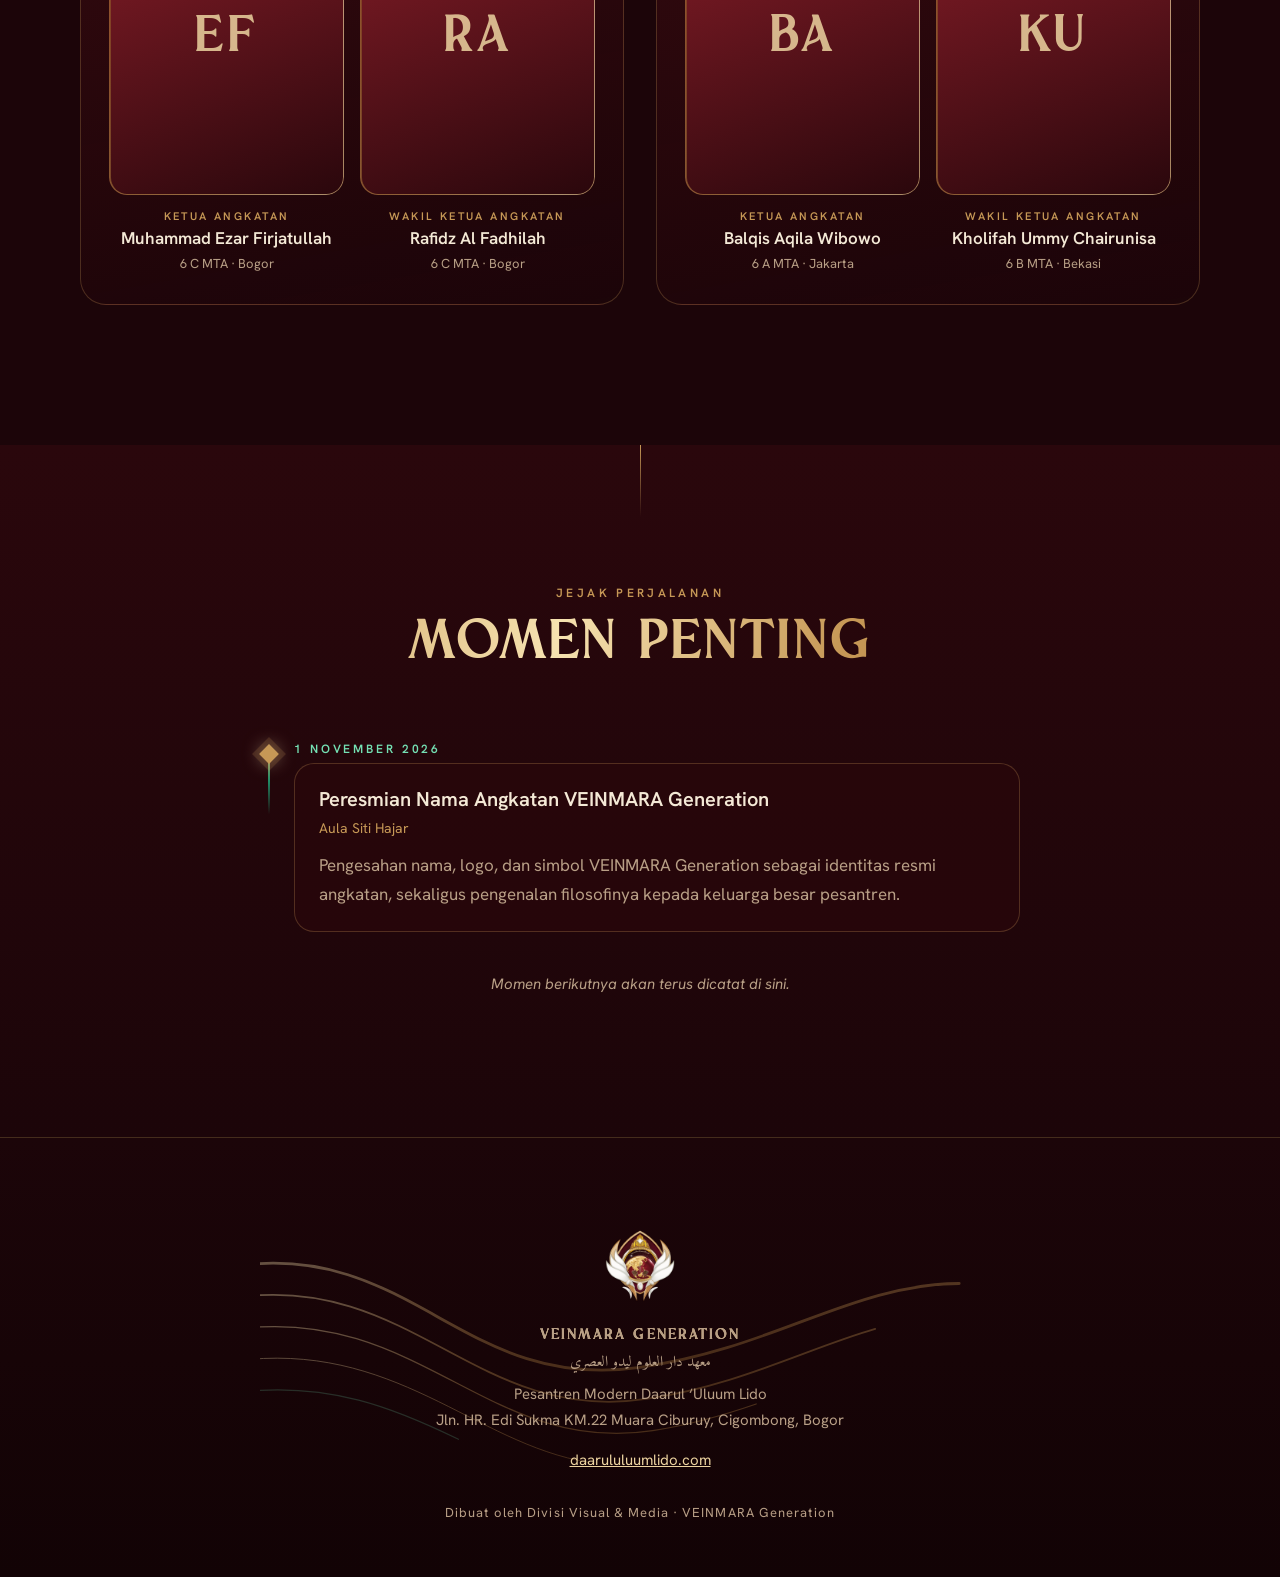
==== commit 9bf967bb: "Scroll lebih halus: animasi muncul pakai anime.waapi (GPU) - Reveal saat scroll via Web Animations (" ====
--- a/index.html
+++ b/index.html
@@ -124,7 +124,7 @@
         <div class="logo-explorer">
           <div class="stage" aria-live="polite">
             <div class="stage__glow" aria-hidden="true"></div>
-            <img class="stage__img" id="stage-img" src="assets/web/emblem/kelopak.png" alt="">
+            <img class="stage__img" id="stage-img" src="assets/web/emblem/kelopak.png" alt="" decoding="async">
             <p class="stage__num" id="stage-num">01</p>
             <h3 class="stage__name" id="stage-name">Kelopak Bunga</h3>
             <p class="stage__text" id="stage-text"></p>
@@ -161,7 +161,7 @@
   <footer class="footer">
     <svg class="veins veins--footer" viewBox="0 0 600 400" aria-hidden="true"><use href="#vein-set"/></svg>
     <div class="container footer__inner">
-      <img src="assets/web/logo-veinmara.png" alt="" width="96" height="96" loading="lazy">
+      <img src="assets/web/logo-veinmara.png" alt="" width="96" height="96" loading="lazy" decoding="async">
       <p class="footer__name">Veinmara Generation</p>
       <p class="footer__ar" lang="ar" dir="rtl">معهد دار العلوم ليدو العصري</p>
       <p>Pesantren Modern Daarul ‘Uluum Lido<br>
--- a/style.css
+++ b/style.css
@@ -88,6 +88,7 @@
 /* Saat anime.js aktif: elemen disembunyikan dulu, lalu dimunculkan oleh animasi.
    Kalau anime.js gagal dimuat, kelas .anim dicabut dan semua tetap tampil. */
 .anim [data-intro], .anim .reveal { opacity: 0; }
+.anim .reveal.is-in { opacity: 1; }
 
 /* ================= NAV ================= */
 .nav {
@@ -97,8 +98,7 @@
   transition: background .4s var(--ease), padding .4s var(--ease), box-shadow .4s;
 }
 .nav.is-scrolled {
-  background: rgba(28, 5, 9, .82);
-  backdrop-filter: blur(12px); -webkit-backdrop-filter: blur(12px);
+  background: rgba(28, 5, 9, .95); /* tanpa backdrop-filter: blur ulang tiap frame saat scroll terlalu berat */
   box-shadow: 0 1px 0 var(--line);
   padding-block: 8px;
 }
@@ -133,7 +133,7 @@
   .nav__menu {
     position: fixed; inset: 64px 12px auto; flex-direction: column; gap: 0;
     background: rgba(28, 5, 9, .96); border: 1px solid var(--line); border-radius: var(--radius);
-    padding: 8px; backdrop-filter: blur(12px);
+    padding: 8px;
     opacity: 0; transform: translateY(-8px); pointer-events: none; transition: opacity .3s, transform .3s var(--ease);
   }
   .nav__menu.is-open { opacity: 1; transform: none; pointer-events: auto; }
@@ -141,8 +141,6 @@
   .nav__menu a::after { display: none; }
   .nav__menu a.is-active { background: rgba(198, 152, 86, .12); }
   .nav__brand { opacity: 1; transform: none; }
-  /* backdrop-filter berat saat scroll di HP → ganti latar pekat */
-  .nav.is-scrolled { backdrop-filter: none; -webkit-backdrop-filter: none; background: rgba(28, 5, 9, .96); }
 }
 
 /* ================= HERO ================= */
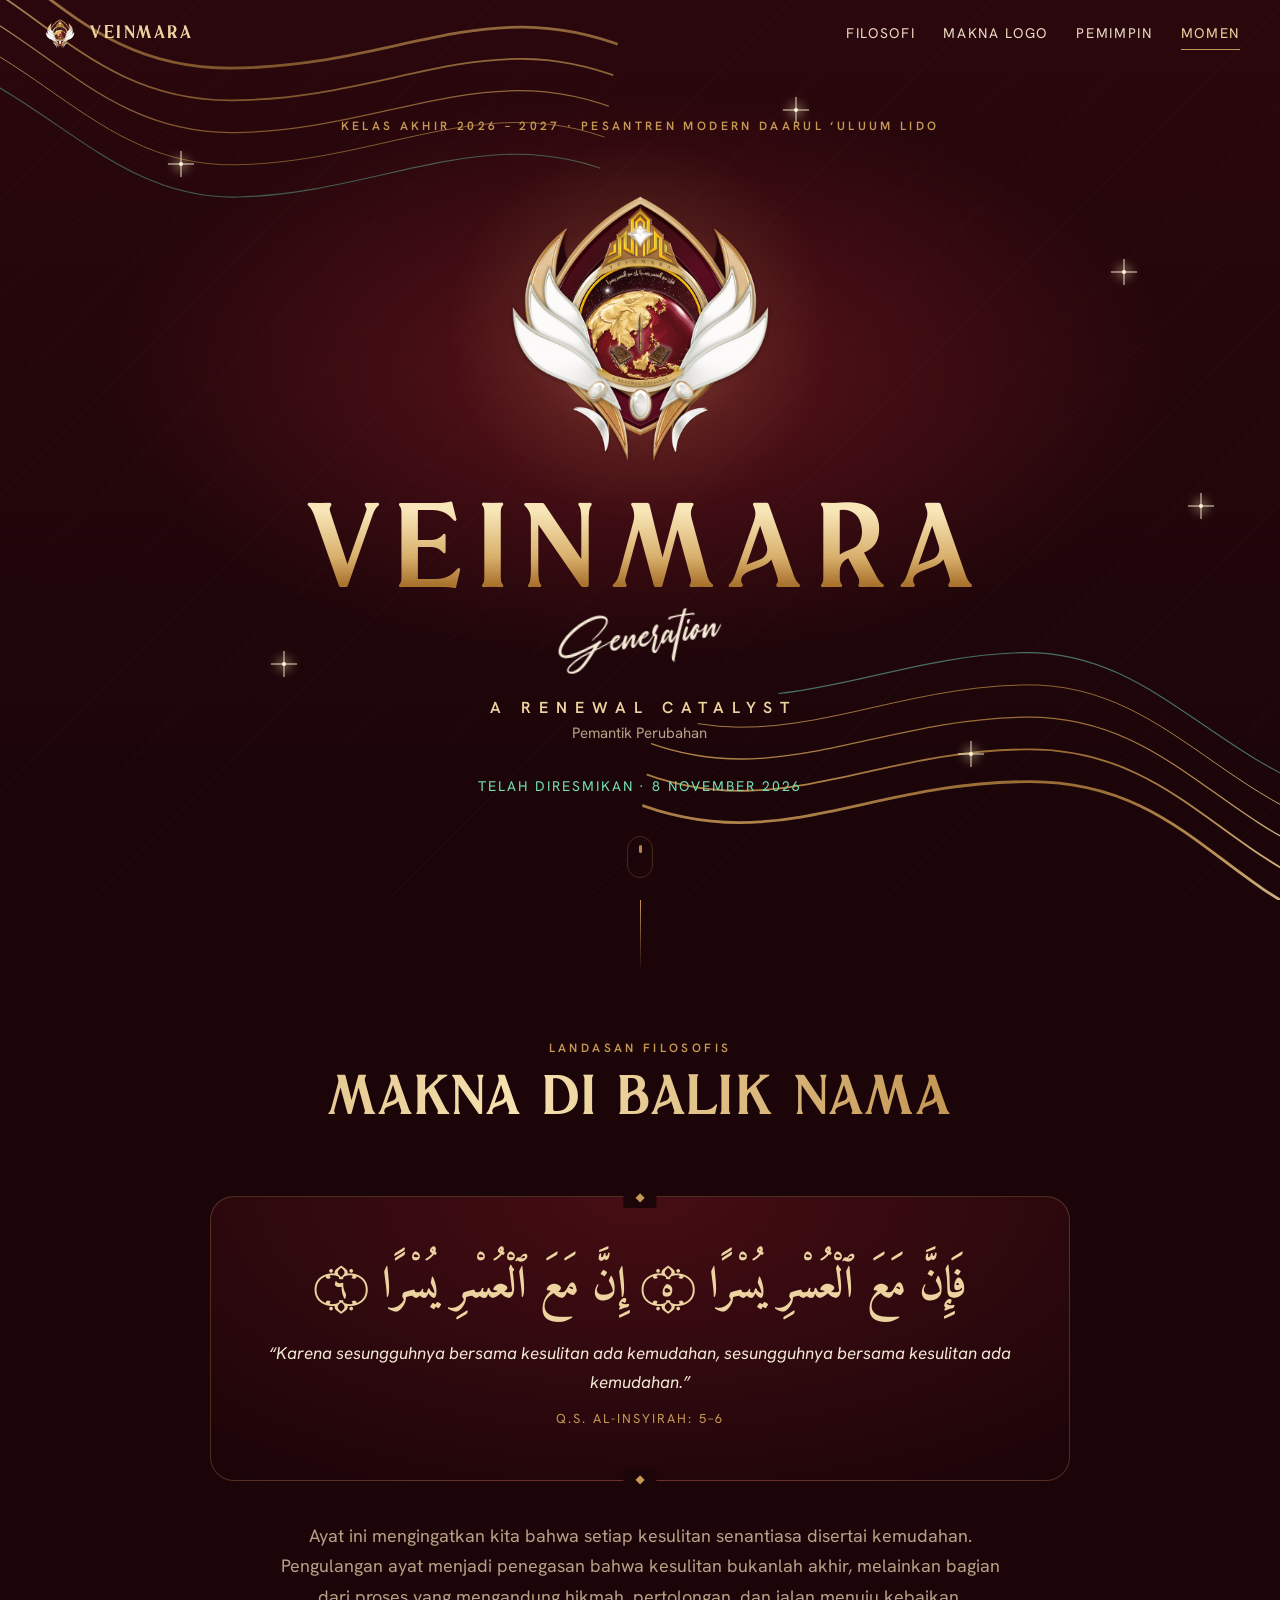
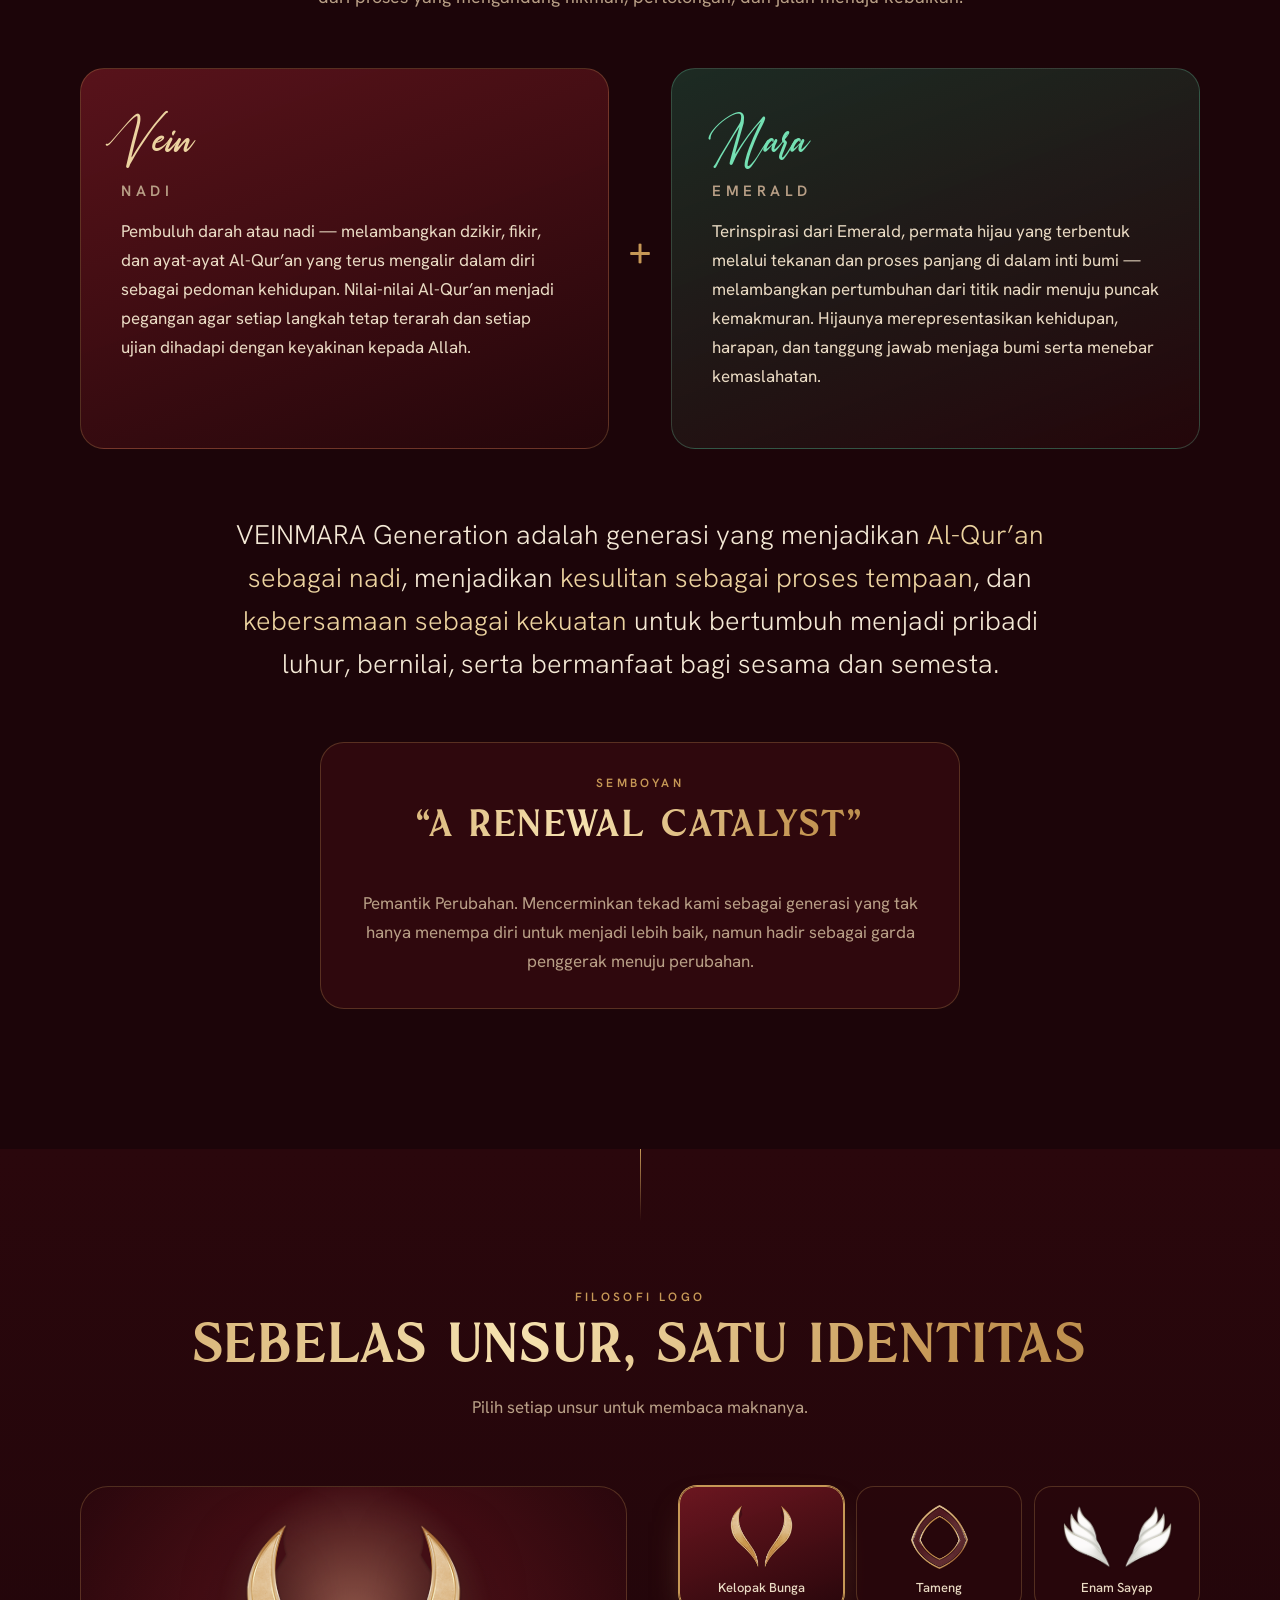
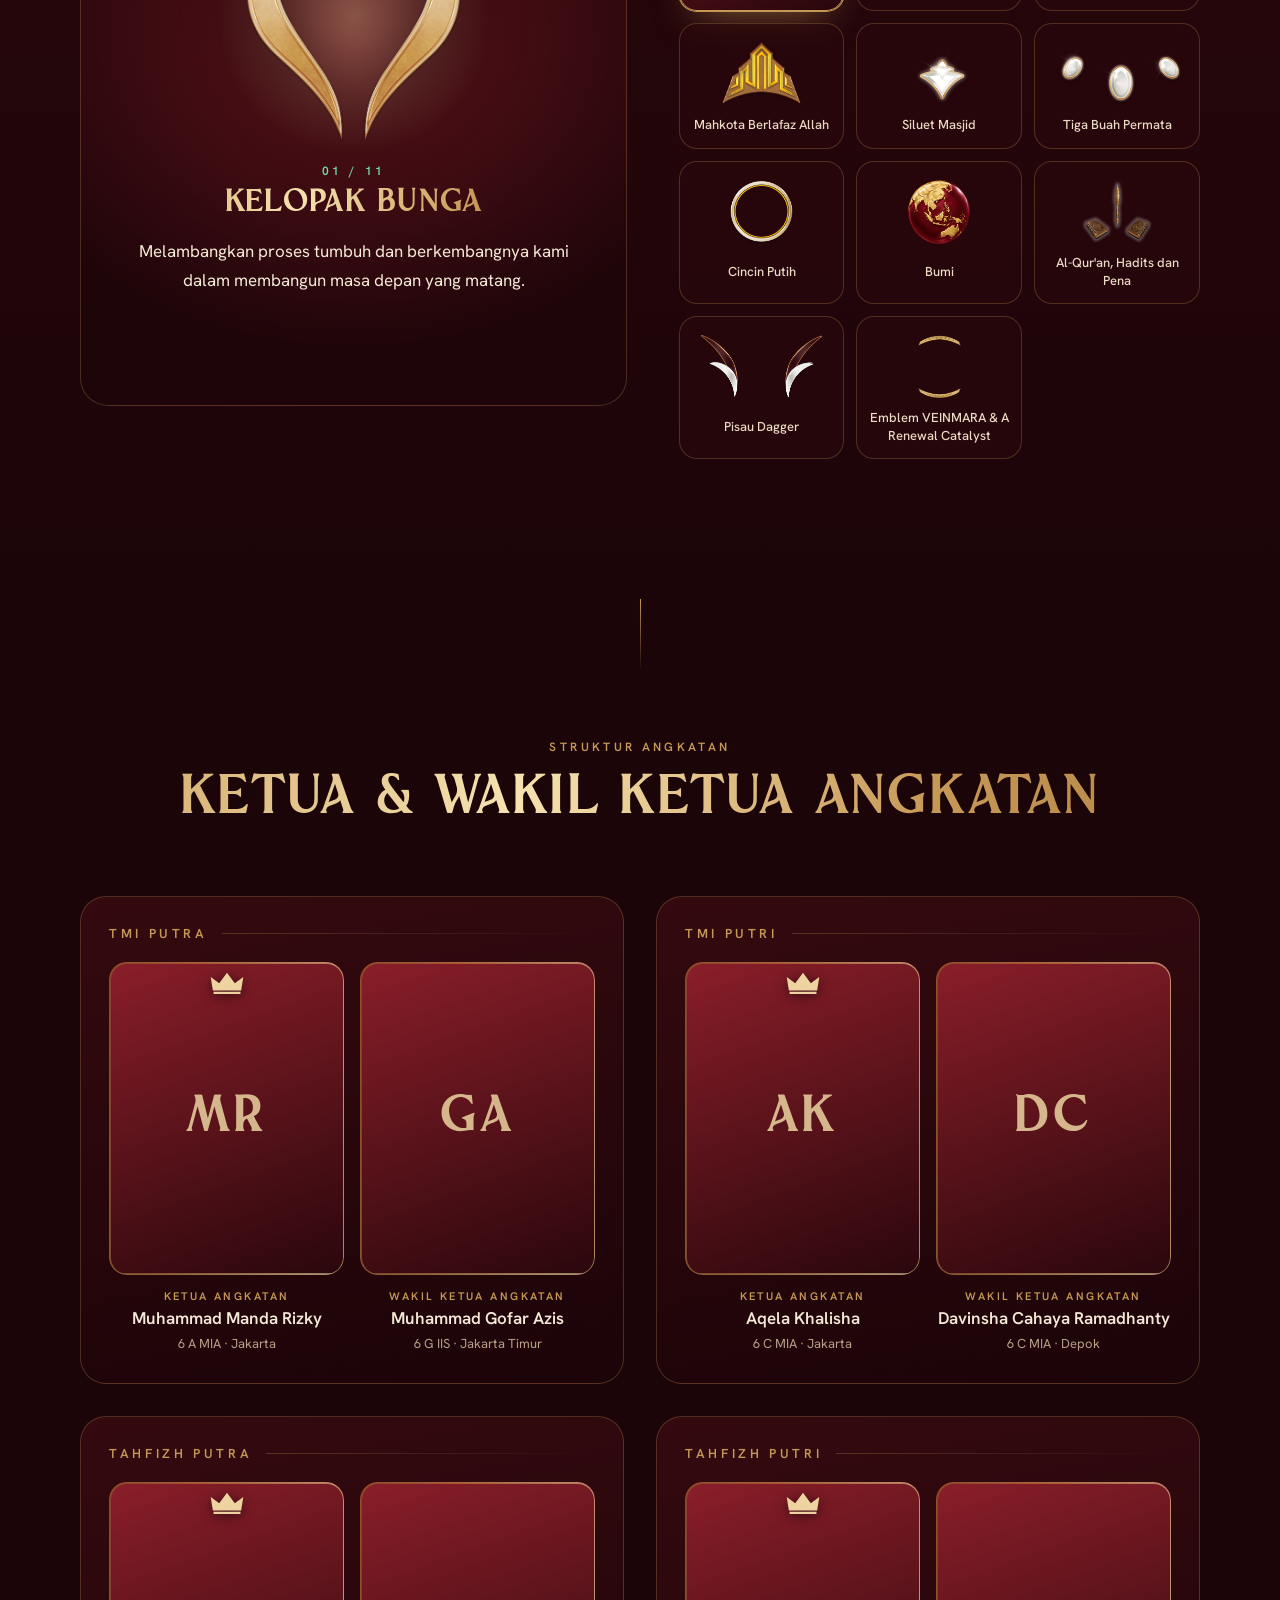
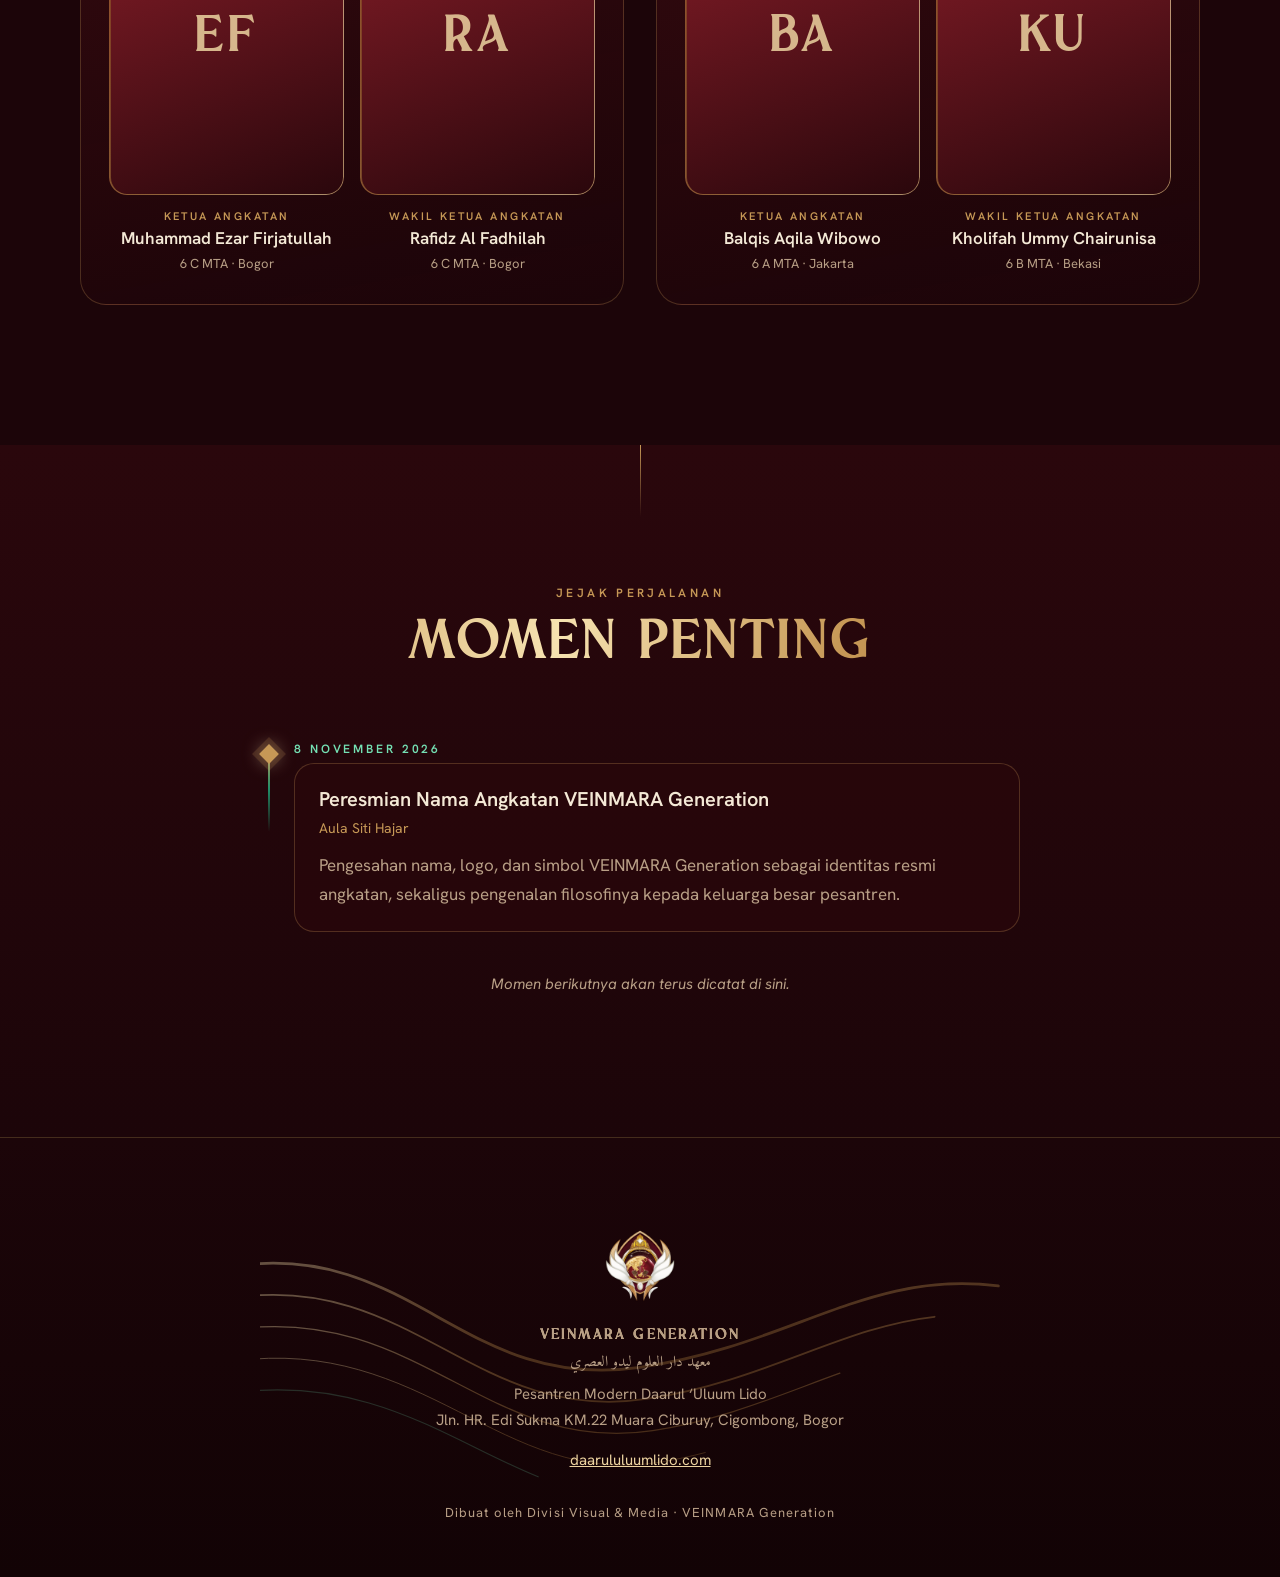
==== commit fe590eb0: "Peresmian diundur ke Minggu, 8 November 2026 Co-Authored-By: Claude Opus 5.5 <noreply@anthropic.com>" ====
--- a/index.html
+++ b/index.html
@@ -63,7 +63,7 @@
             <div><b id="cd-s">0</b><span>Detik</span></div>
           </div>
         </div>
-        <p class="hero__done" id="cd-done" hidden>Telah diresmikan · 1 November 2026</p>
+        <p class="hero__done" id="cd-done" hidden>Telah diresmikan · 8 November 2026</p>
       </div>
       <a class="hero__scroll" href="#filosofi" aria-label="Gulir ke filosofi" data-intro><span></span></a>
     </section>
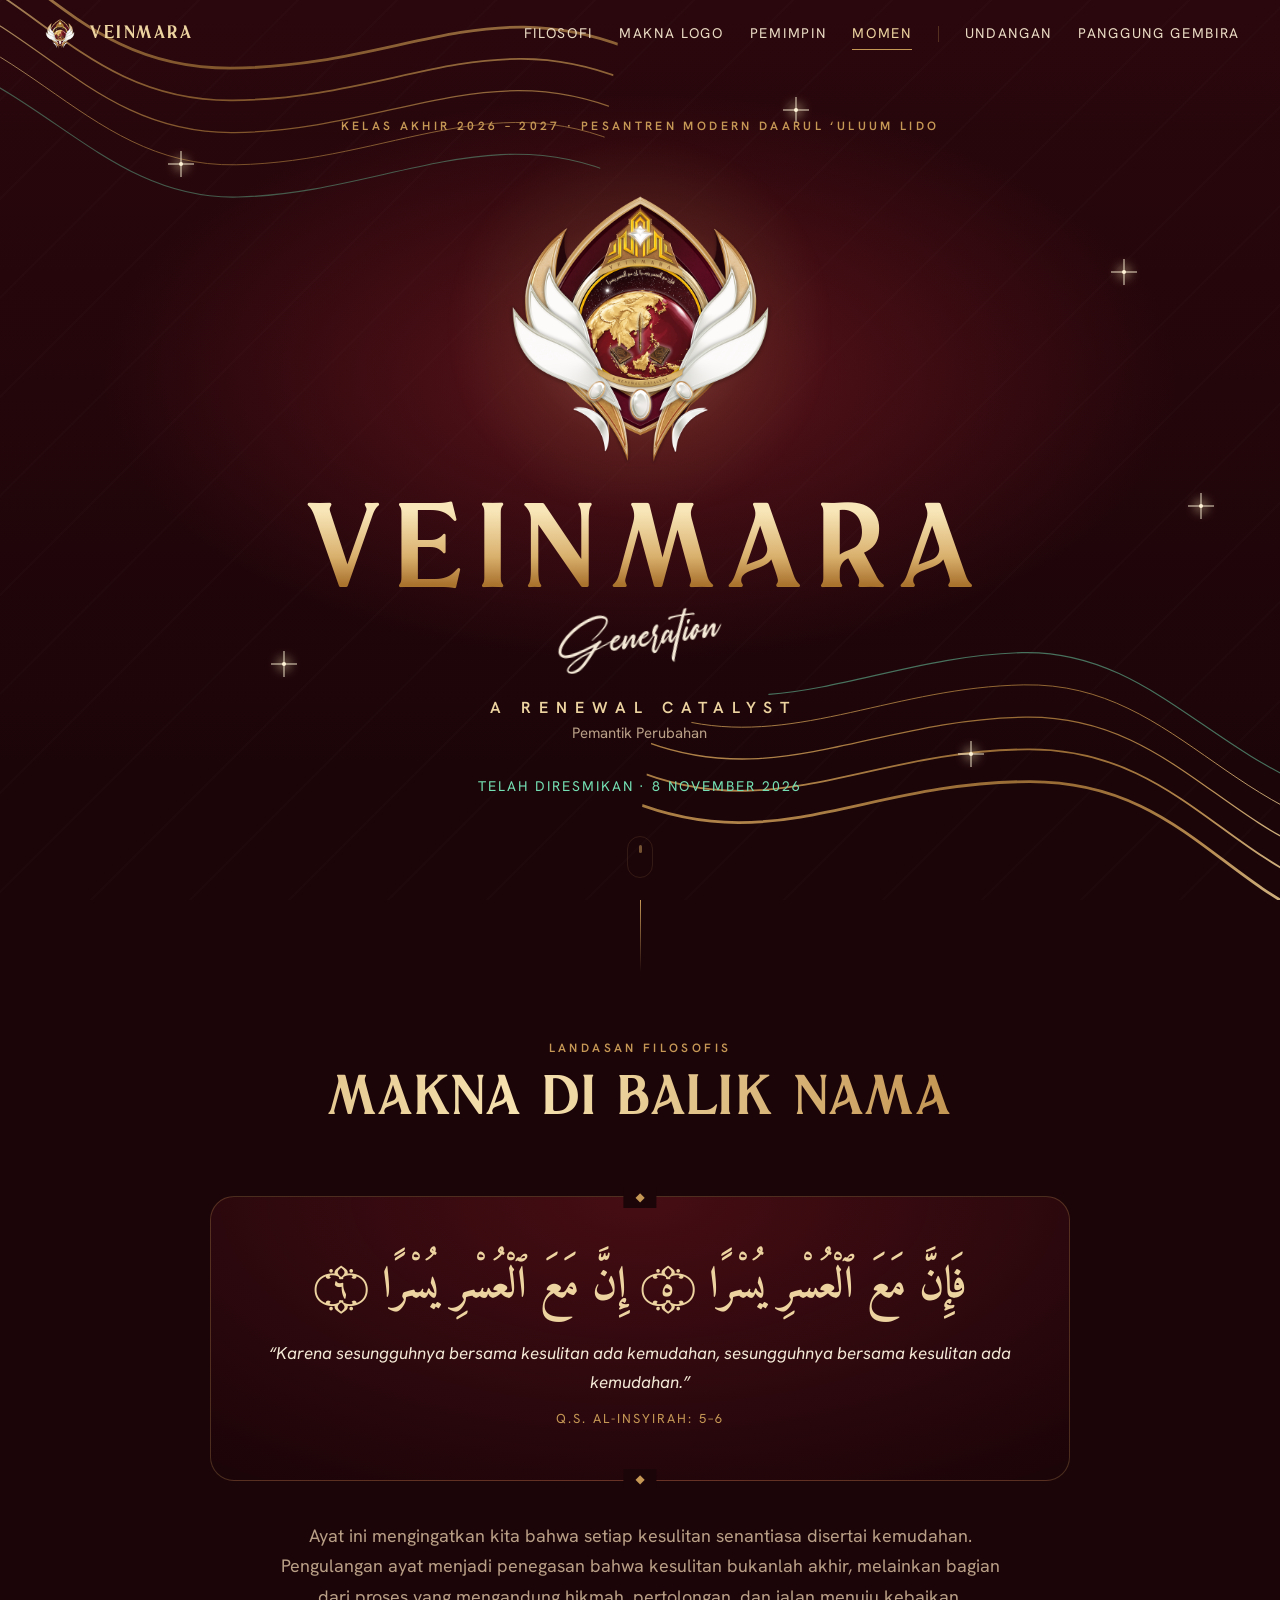
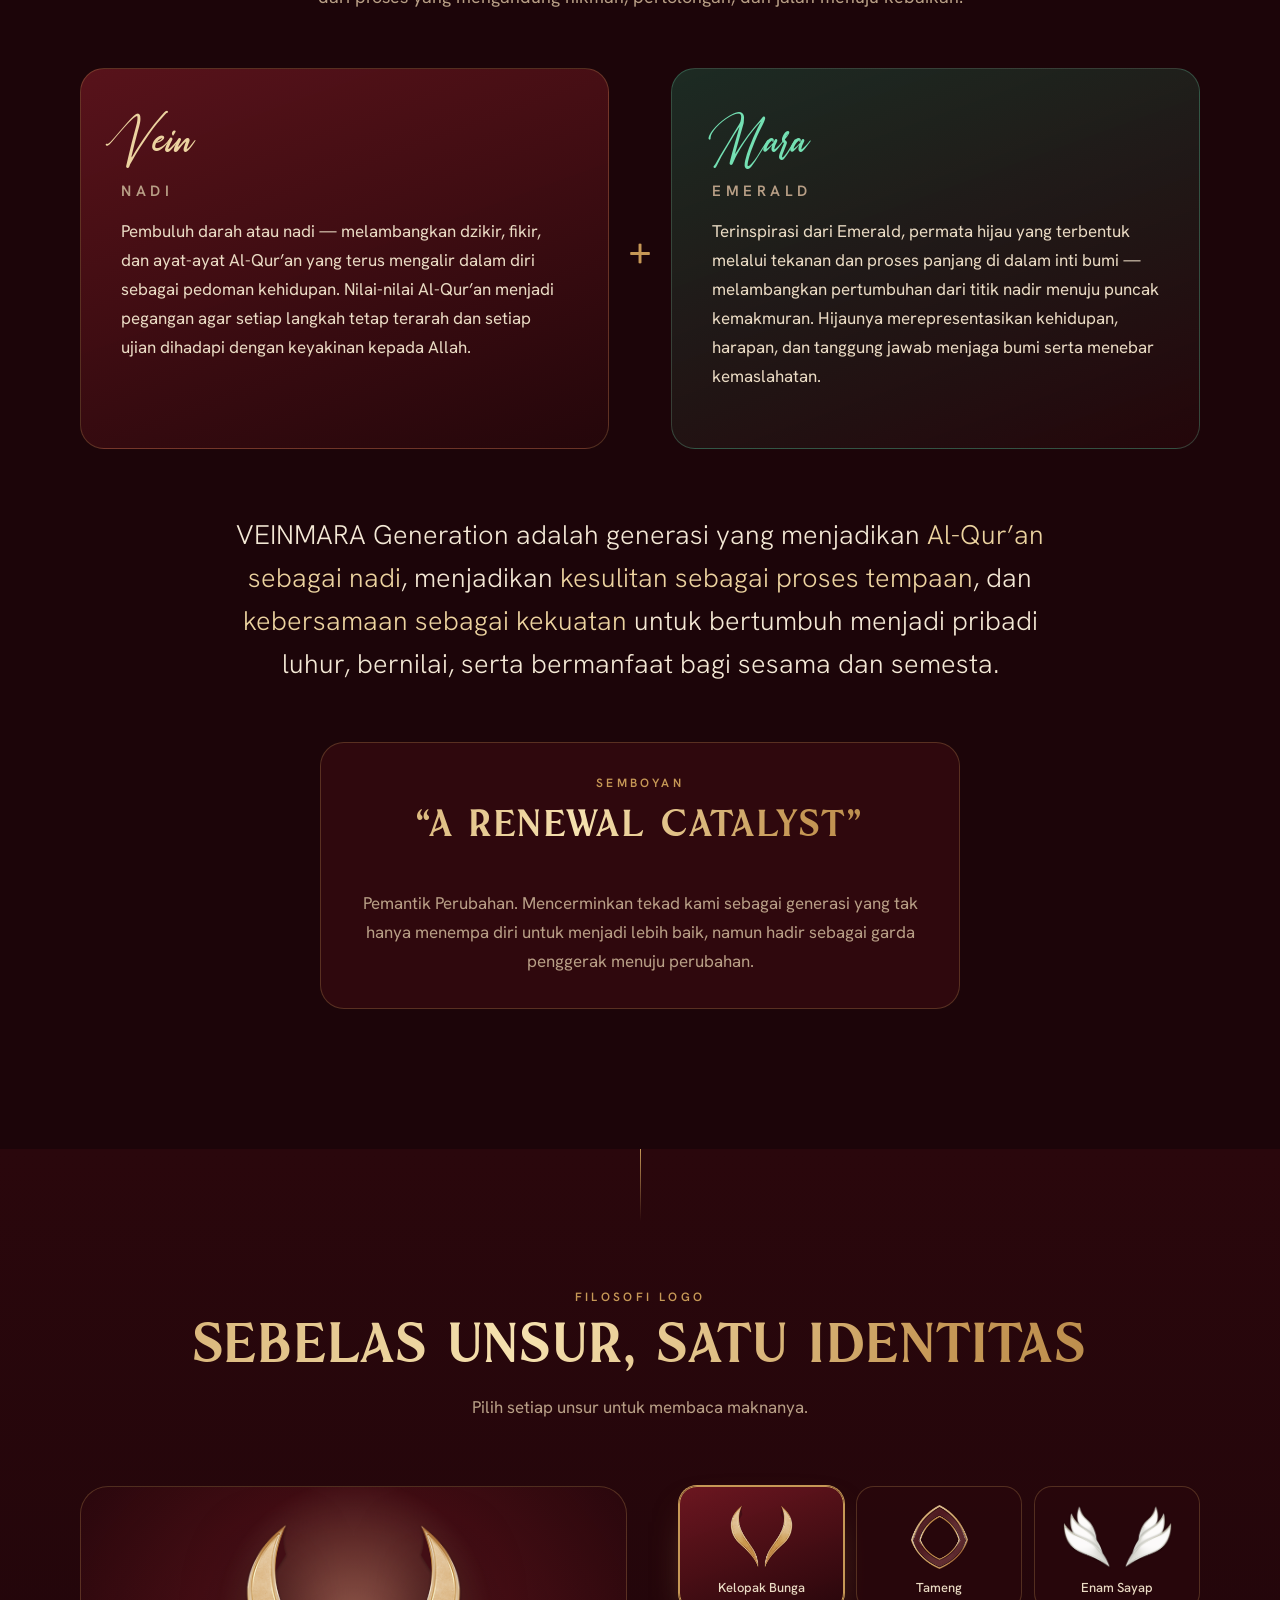
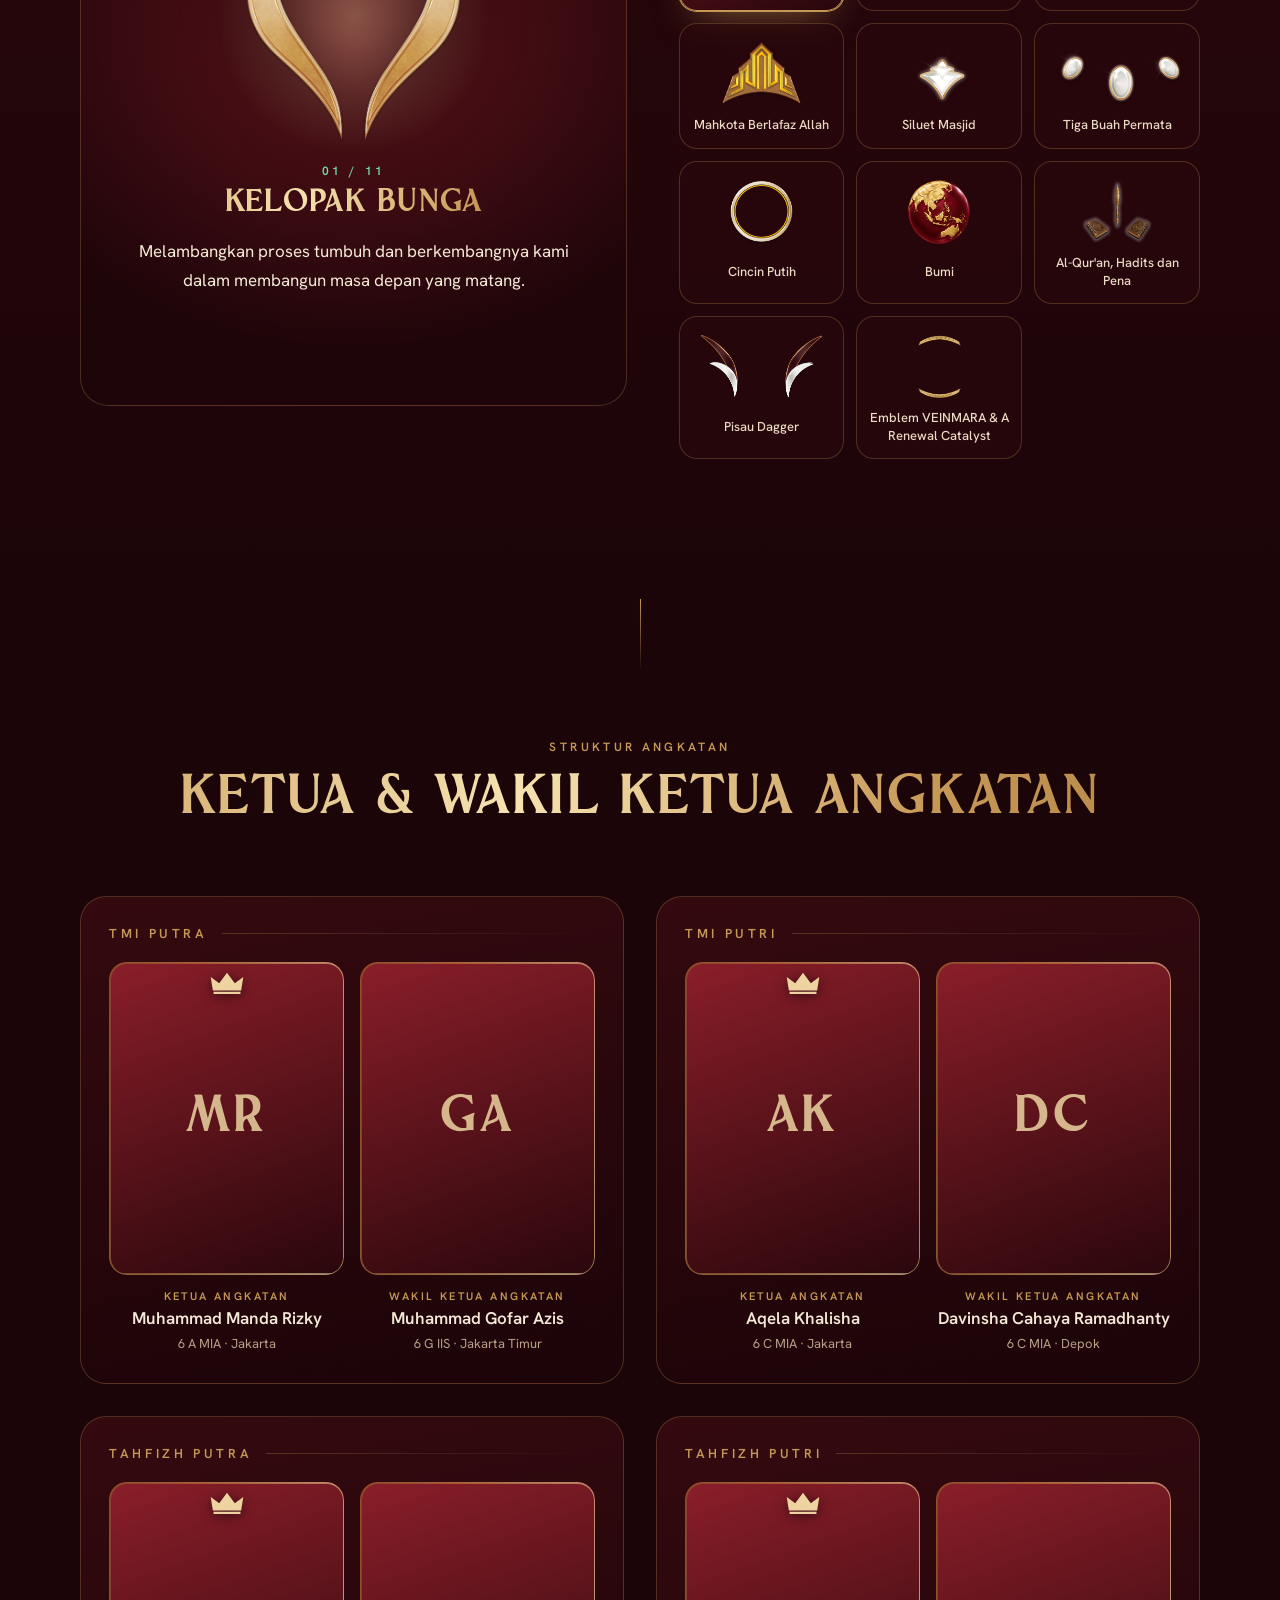
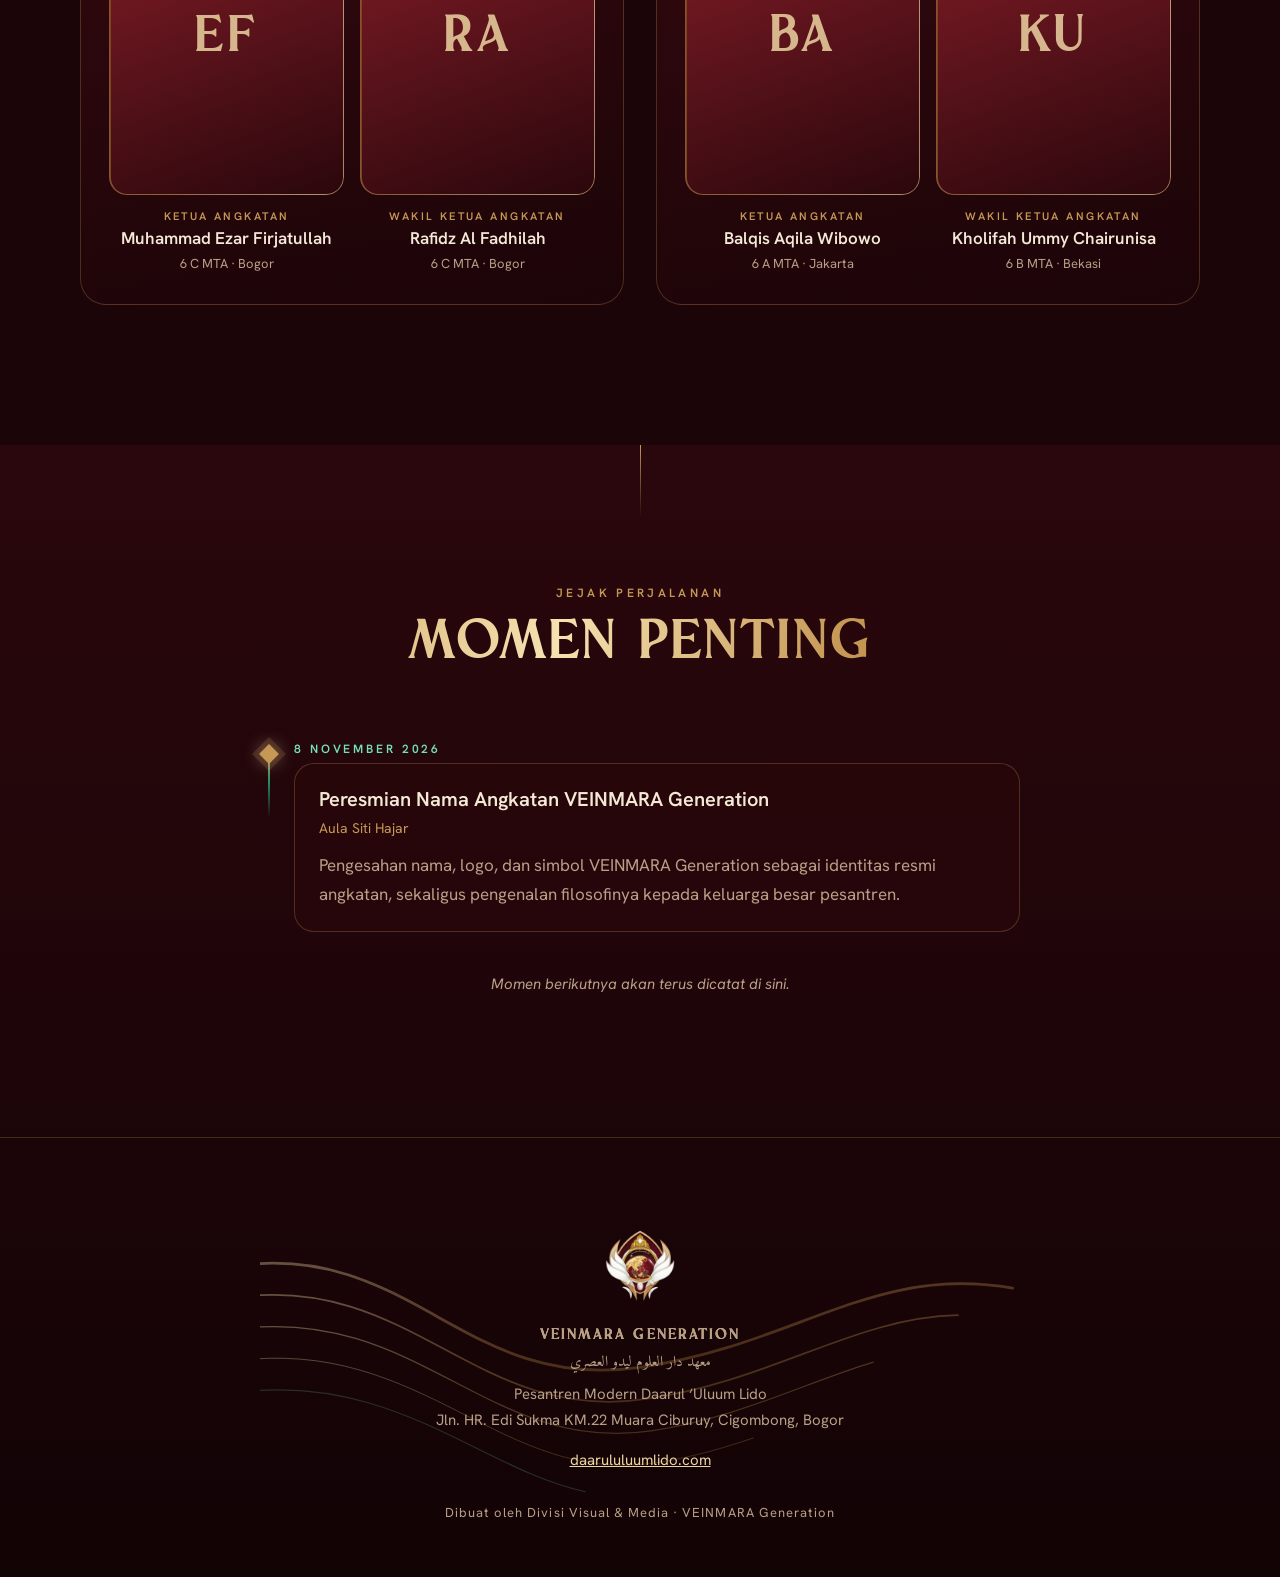
==== commit 1da6ed27: "Tambah Control Panel (Firebase) + halaman Undangan & Panggung Gembira - admin.html: login Firebase A" ====
--- a/index.html
+++ b/index.html
@@ -32,14 +32,17 @@
       <a href="#logo">Makna Logo</a>
       <a href="#pemimpin">Pemimpin</a>
       <a href="#momen">Momen</a>
+      <span class="nav__sep" aria-hidden="true"></span>
+      <a href="undangan.html" data-halaman="undangan">Undangan</a>
+      <a href="panggung-gembira.html" data-halaman="panggung">Panggung Gembira</a>
     </nav>
   </header>
 
   <main id="top">
     <!-- ============ HERO ============ -->
     <section class="hero">
-      <svg class="veins veins--tl" viewBox="0 0 600 400" aria-hidden="true"><use href="#vein-set"/></svg>
-      <svg class="veins veins--br" viewBox="0 0 600 400" aria-hidden="true"><use href="#vein-set"/></svg>
+      <svg class="veins veins--tl" viewBox="0 0 600 400" aria-hidden="true"></svg>
+      <svg class="veins veins--br" viewBox="0 0 600 400" aria-hidden="true"></svg>
       <div class="sparkles" aria-hidden="true"><i></i><i></i><i></i><i></i><i></i><i></i></div>
 
       <div class="hero__inner">
@@ -159,7 +162,7 @@
   </main>
 
   <footer class="footer">
-    <svg class="veins veins--footer" viewBox="0 0 600 400" aria-hidden="true"><use href="#vein-set"/></svg>
+    <svg class="veins veins--footer" viewBox="0 0 600 400" aria-hidden="true"></svg>
     <div class="container footer__inner">
       <img src="assets/web/logo-veinmara.png" alt="" width="96" height="96" loading="lazy" decoding="async">
       <p class="footer__name">Veinmara Generation</p>
@@ -171,26 +174,11 @@
     </div>
   </footer>
 
-  <!-- Garis "nadi" emas — dipakai ulang di hero & footer -->
-  <svg width="0" height="0" style="position:absolute" aria-hidden="true">
-    <defs>
-      <linearGradient id="gold-line" x1="0" y1="0" x2="1" y2="1">
-        <stop offset="0" stop-color="#f6e2b0"/>
-        <stop offset=".45" stop-color="#c69856"/>
-        <stop offset="1" stop-color="#8a5a22"/>
-      </linearGradient>
-      <g id="vein-set" fill="none" stroke="url(#gold-line)" stroke-linecap="round">
-        <path class="vein" d="M-20 60 C120 40 160 160 300 140 S500 40 640 90"  stroke-width="2.2"/>
-        <path class="vein" d="M-20 85 C120 65 170 185 305 165 S505 65 640 115" stroke-width="1.4"/>
-        <path class="vein" d="M-20 110 C125 90 180 210 310 190 S510 90 640 140" stroke-width="1"/>
-        <path class="vein" d="M-20 135 C130 115 190 235 315 215 S515 115 640 165" stroke-width=".7"/>
-        <path class="vein vein--emerald" d="M-20 160 C135 140 200 260 320 240 S520 140 640 190" stroke-width=".9"/>
-      </g>
-    </defs>
-  </svg>
-
   <script src="vendor/anime-4.5.0.umd.min.js"></script>
   <script src="data.js"></script>
+  <script src="firebase-config.js"></script>
+  <script src="content.js"></script>
+  <script src="fx.js"></script>
   <script src="main.js"></script>
 </body>
 </html>
--- a/style.css
+++ b/style.css
@@ -109,7 +109,10 @@
 }
 .nav.is-scrolled .nav__brand { opacity: 1; transform: none; }
 .nav__brand img { width: 40px; height: 40px; }
-.nav__menu { display: flex; gap: 28px; }
+.nav__menu { display: flex; align-items: center; gap: 26px; }
+.nav__menu a[hidden] { display: none; }
+/* pemisah antara menu bagian beranda & menu halaman lain */
+.nav__sep { width: 1px; height: 16px; background: var(--line); }
 .nav__menu a {
   position: relative; text-decoration: none; color: var(--text);
   font-size: 14px; letter-spacing: .12em; text-transform: uppercase;
@@ -122,7 +125,8 @@
 .nav__menu a.is-active { color: var(--gold-light); }
 .nav__toggle { display: none; }
 
-@media (max-width: 720px) {
+@media (max-width: 1060px) {
+  .nav__sep { width: auto; height: 1px; margin: 6px 12px; }
   .nav__toggle {
     display: grid; gap: 6px; place-content: center;
     width: 44px; height: 44px; background: none; border: 1px solid var(--line); border-radius: 12px; cursor: pointer;
@@ -131,7 +135,7 @@
   .nav__toggle[aria-expanded="true"] span:first-child { transform: translateY(3.75px) rotate(45deg); }
   .nav__toggle[aria-expanded="true"] span:last-child { transform: translateY(-3.75px) rotate(-45deg); }
   .nav__menu {
-    position: fixed; inset: 64px 12px auto; flex-direction: column; gap: 0;
+    position: fixed; inset: 64px 12px auto; flex-direction: column; align-items: stretch; gap: 0;
     background: rgba(28, 5, 9, .96); border: 1px solid var(--line); border-radius: var(--radius);
     padding: 8px;
     opacity: 0; transform: translateY(-8px); pointer-events: none; transition: opacity .3s, transform .3s var(--ease);
@@ -429,6 +433,45 @@
 .moment__card p:last-child { margin: 0; color: var(--muted); }
 .timeline__more { text-align: center; color: var(--muted); font-style: italic; font-size: 15px; margin: 8px 0 0; }
 
+/* ================= COMING SOON (undangan & panggung gembira) ================= */
+.soon {
+  position: relative; isolation: isolate; overflow: hidden;
+  min-height: 100svh; display: grid; place-items: center; text-align: center;
+  padding: 96px var(--gutter) 64px;
+  background:
+    radial-gradient(60% 45% at 50% 38%, rgba(138, 30, 41, .55), transparent 70%),
+    linear-gradient(180deg, var(--bg-2), var(--bg) 85%);
+}
+.soon__inner { max-width: 760px; display: grid; justify-items: center; }
+.soon__logo { width: min(150px, 34vw); margin-bottom: 18px; will-change: transform; }
+.soon__title {
+  font: clamp(40px, 9vw, 96px)/1.05 var(--f-display); letter-spacing: .06em; text-transform: uppercase;
+  background: linear-gradient(180deg, #f8e6b8 10%, #d9b06d 48%, #a8712c 72%, #e7c78b 100%);
+  -webkit-background-clip: text; background-clip: text; color: transparent;
+}
+.soon__title span {
+  display: inline-block; background: inherit;
+  -webkit-background-clip: text; background-clip: text; color: transparent;
+}
+.soon__script { font: clamp(40px, 8vw, 76px)/1 var(--f-script); color: var(--cream); rotate: -4deg; margin: 2px 0 26px; }
+.soon__bar {
+  position: relative; overflow: hidden; width: min(280px, 70vw); height: 2px; border-radius: 2px;
+  background: var(--line); margin-bottom: 26px; transform-origin: center;
+}
+.soon__bar span {
+  position: absolute; inset: 0 auto 0 0; width: 34%;
+  background: linear-gradient(90deg, transparent, var(--gold-light), var(--emerald-light), transparent);
+  transform: translateX(-120%); will-change: transform;
+}
+.soon__msg { max-width: 520px; color: var(--muted); font-size: 17px; margin-bottom: 30px; }
+.btn {
+  display: inline-flex; align-items: center; gap: 8px; padding: 12px 22px; border-radius: 999px;
+  border: 1px solid var(--gold); color: var(--gold-light); text-decoration: none;
+  font: 600 13px var(--f-body); letter-spacing: .14em; text-transform: uppercase;
+  transition: background .3s, color .3s, transform .3s var(--ease);
+}
+.btn:hover { background: var(--gold); color: var(--bg); transform: translateY(-2px); }
+
 /* ================= FOOTER ================= */
 .footer {
   position: relative; isolation: isolate; overflow: hidden; text-align: center;
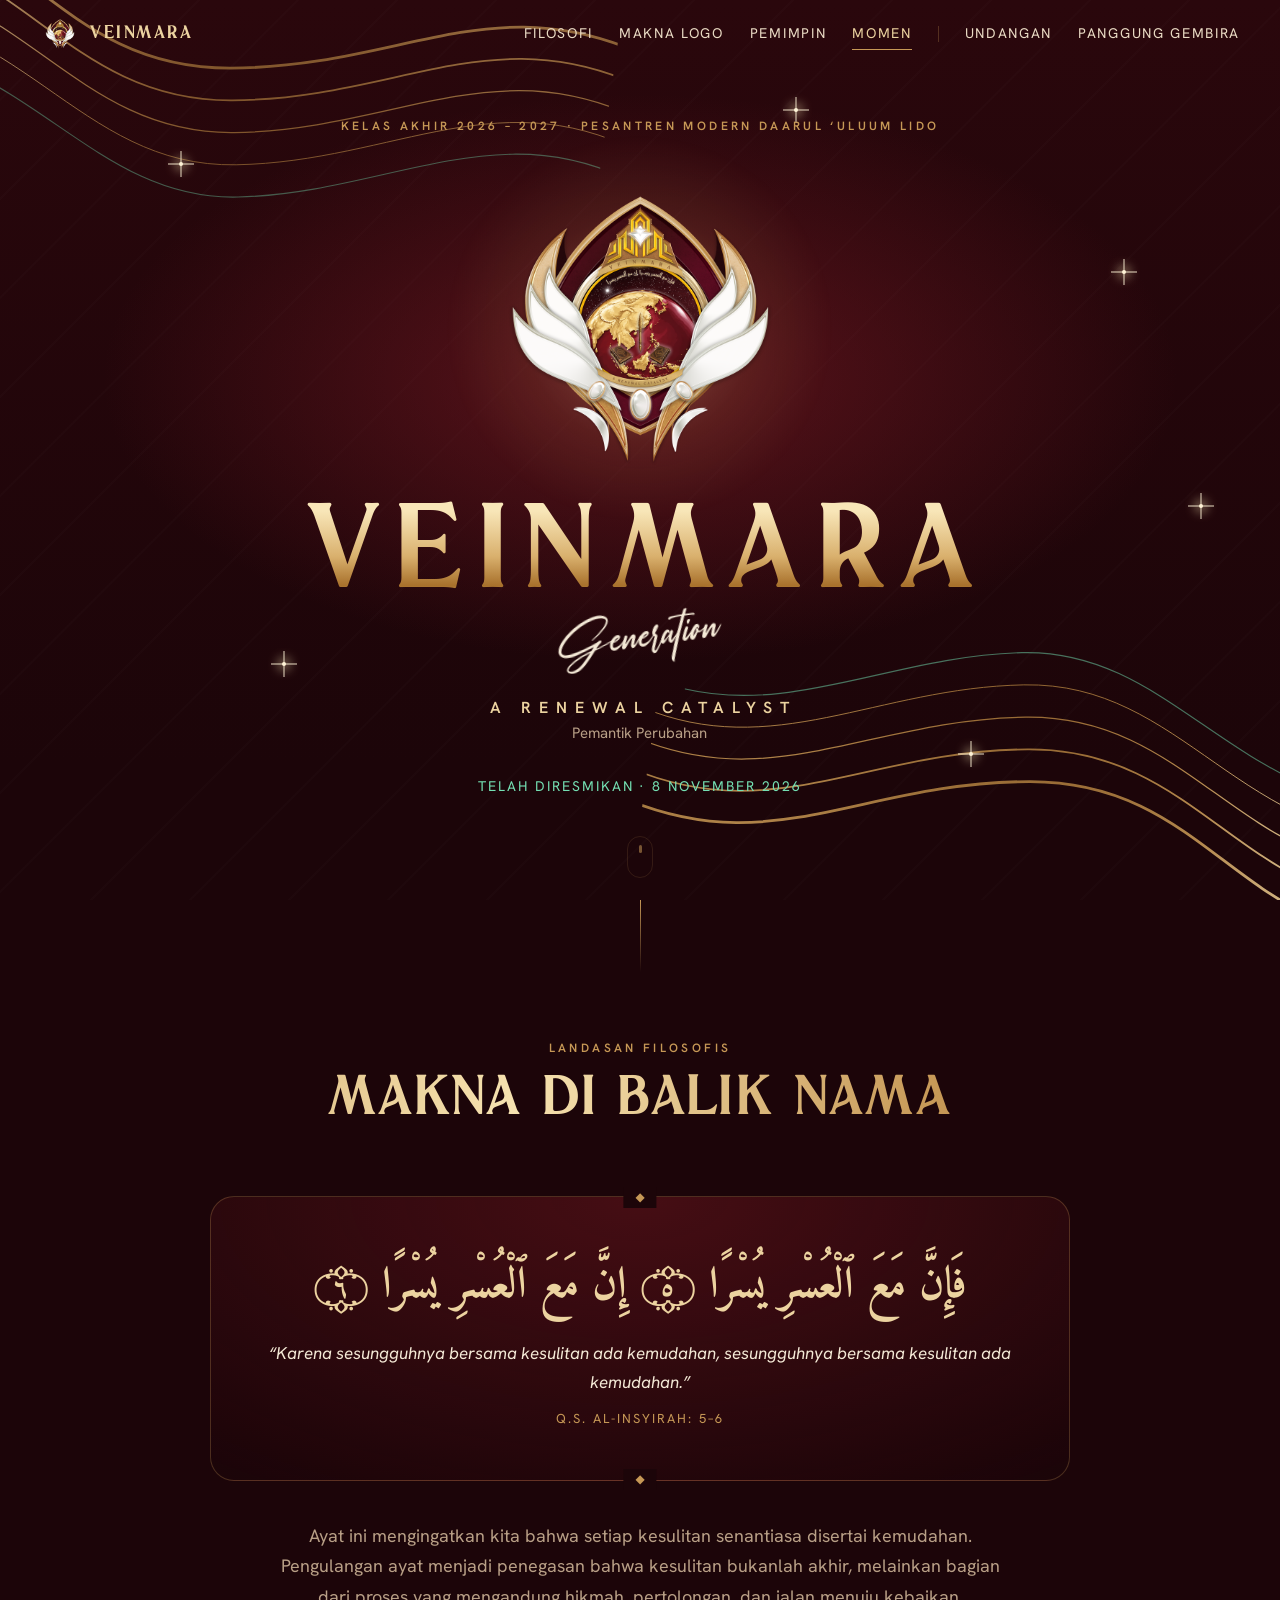
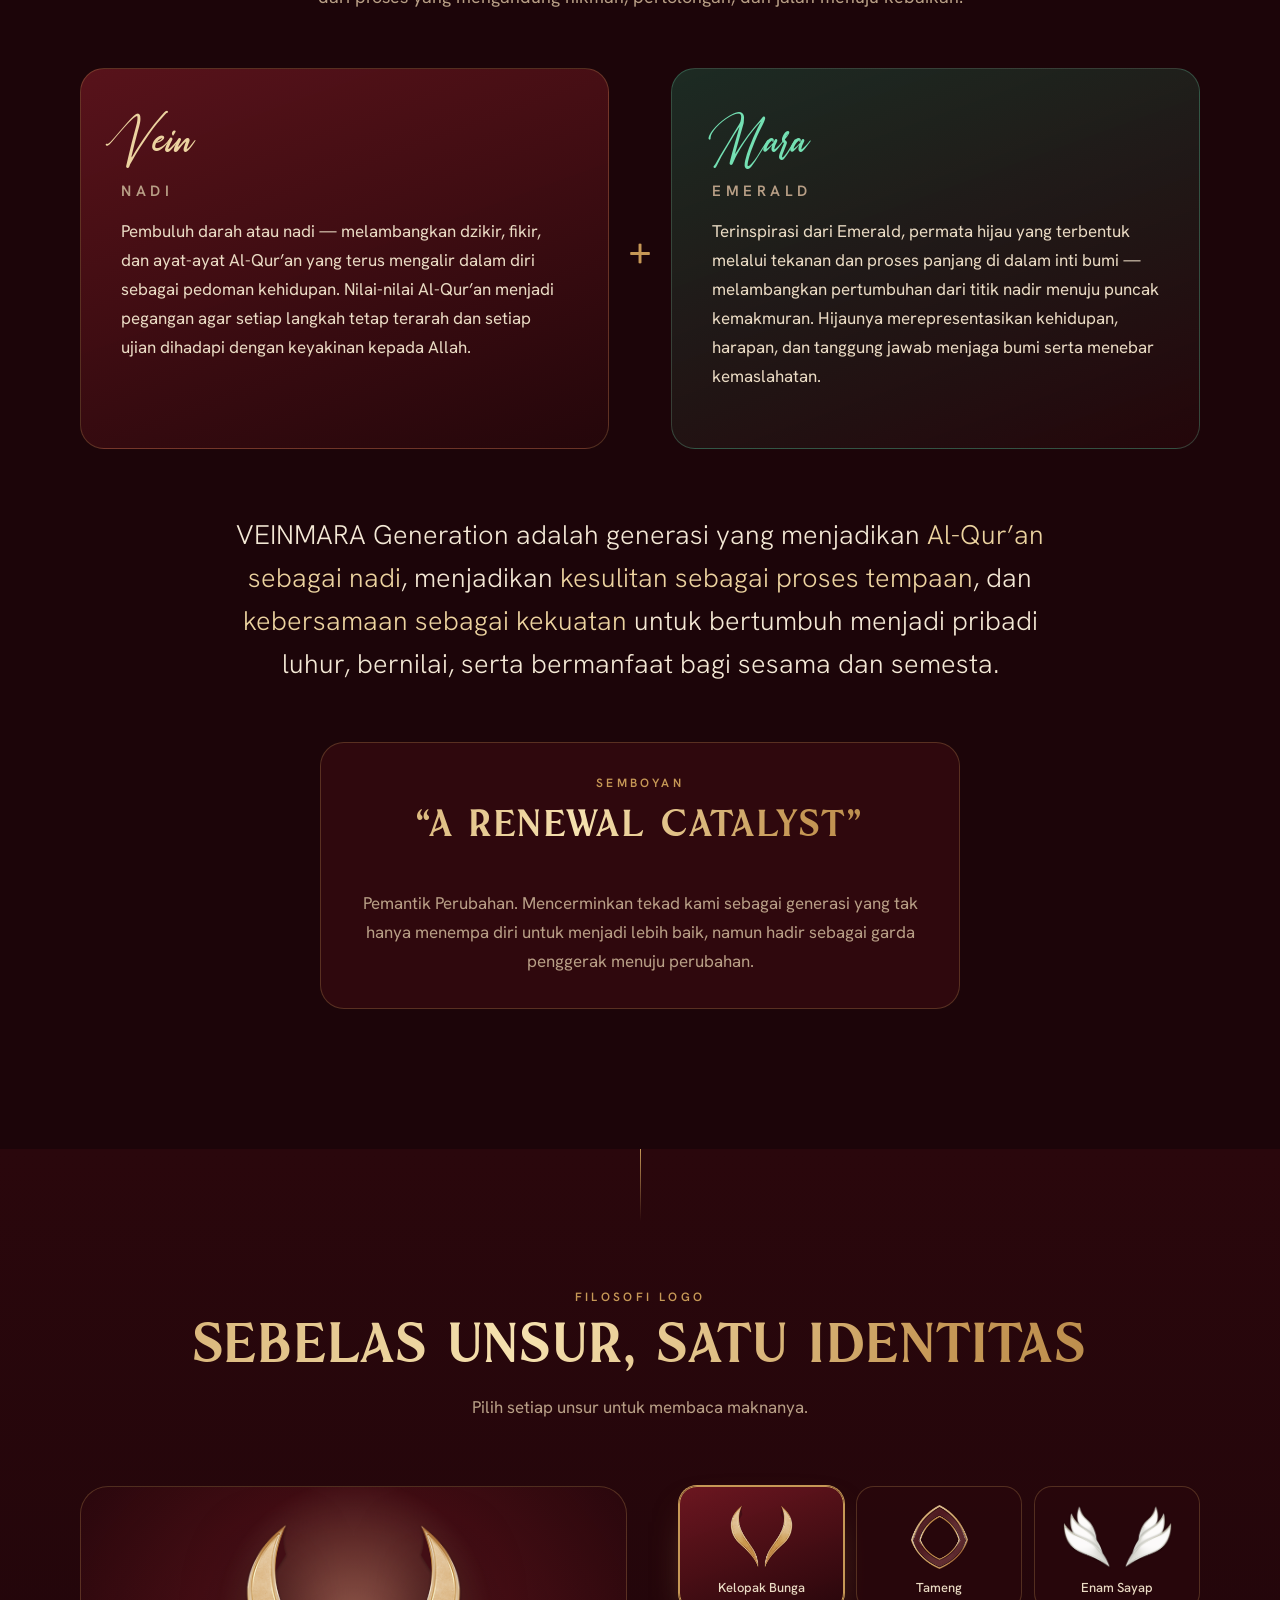
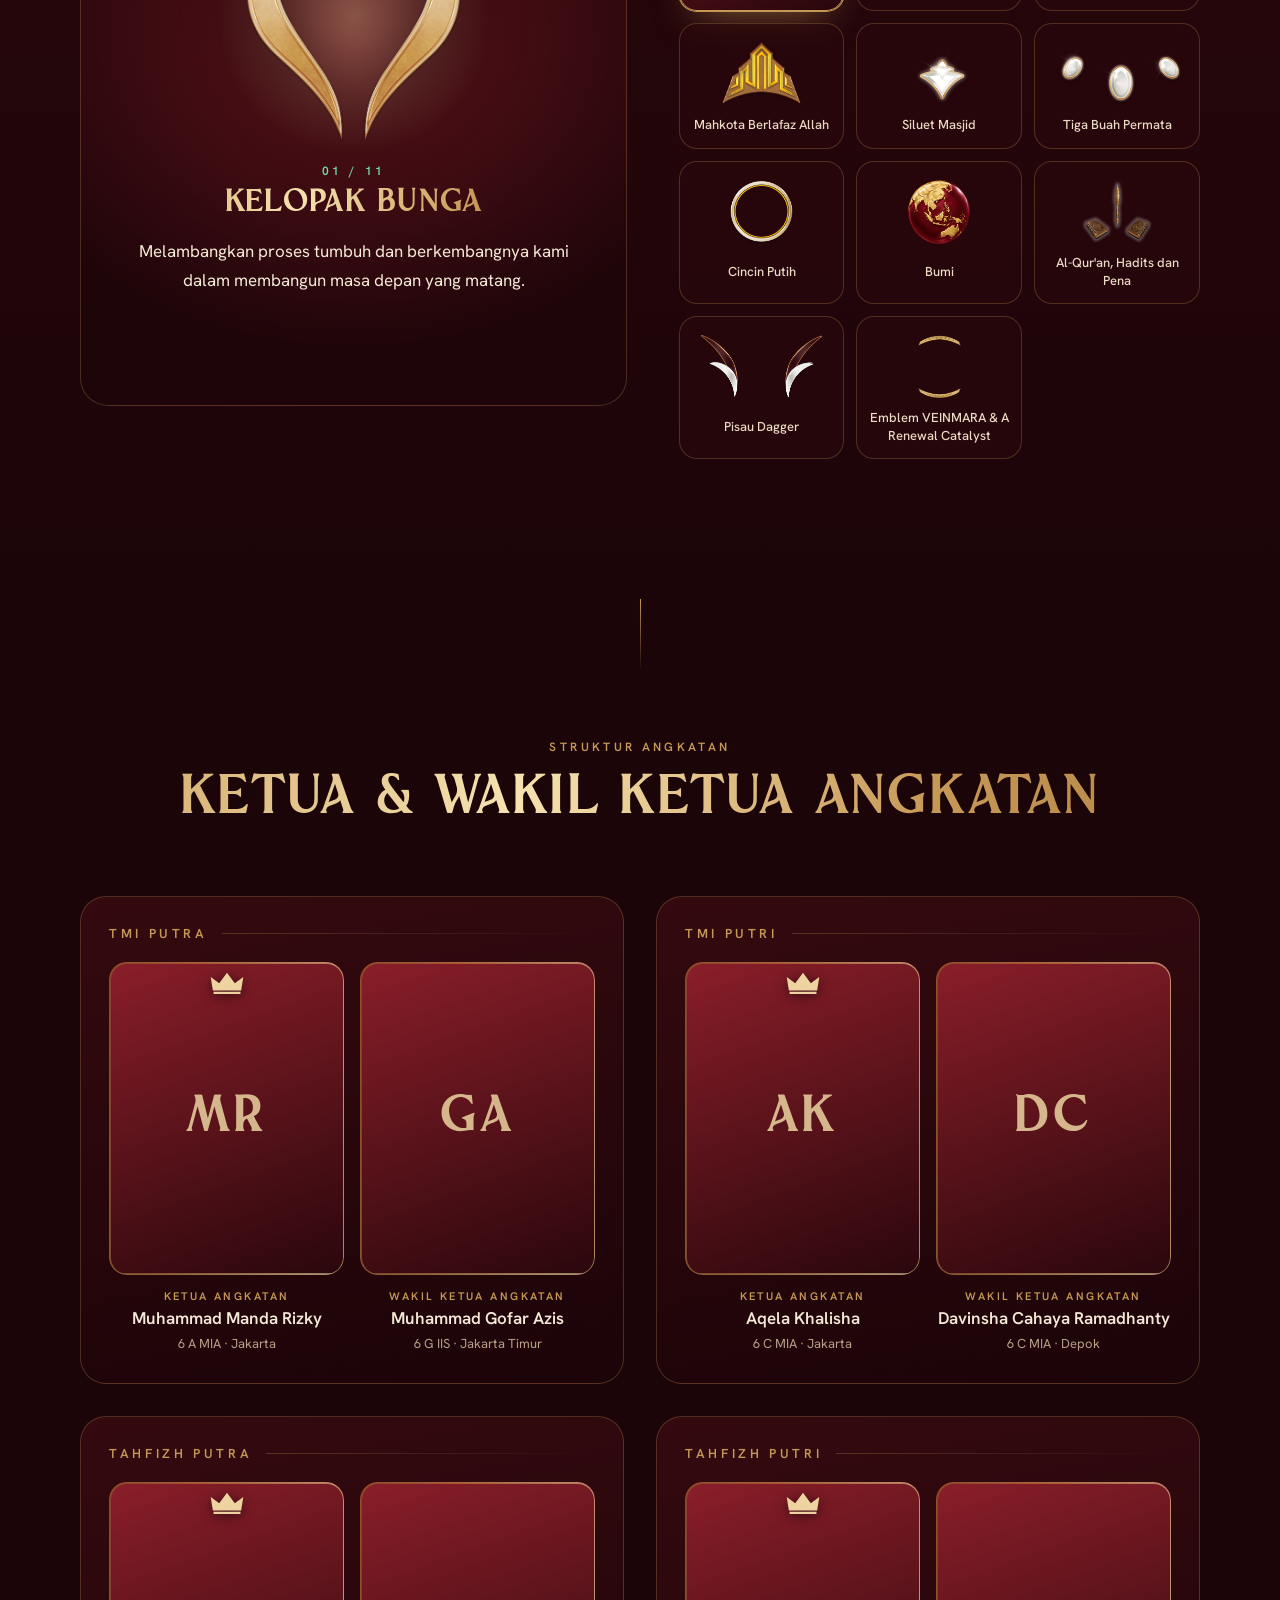
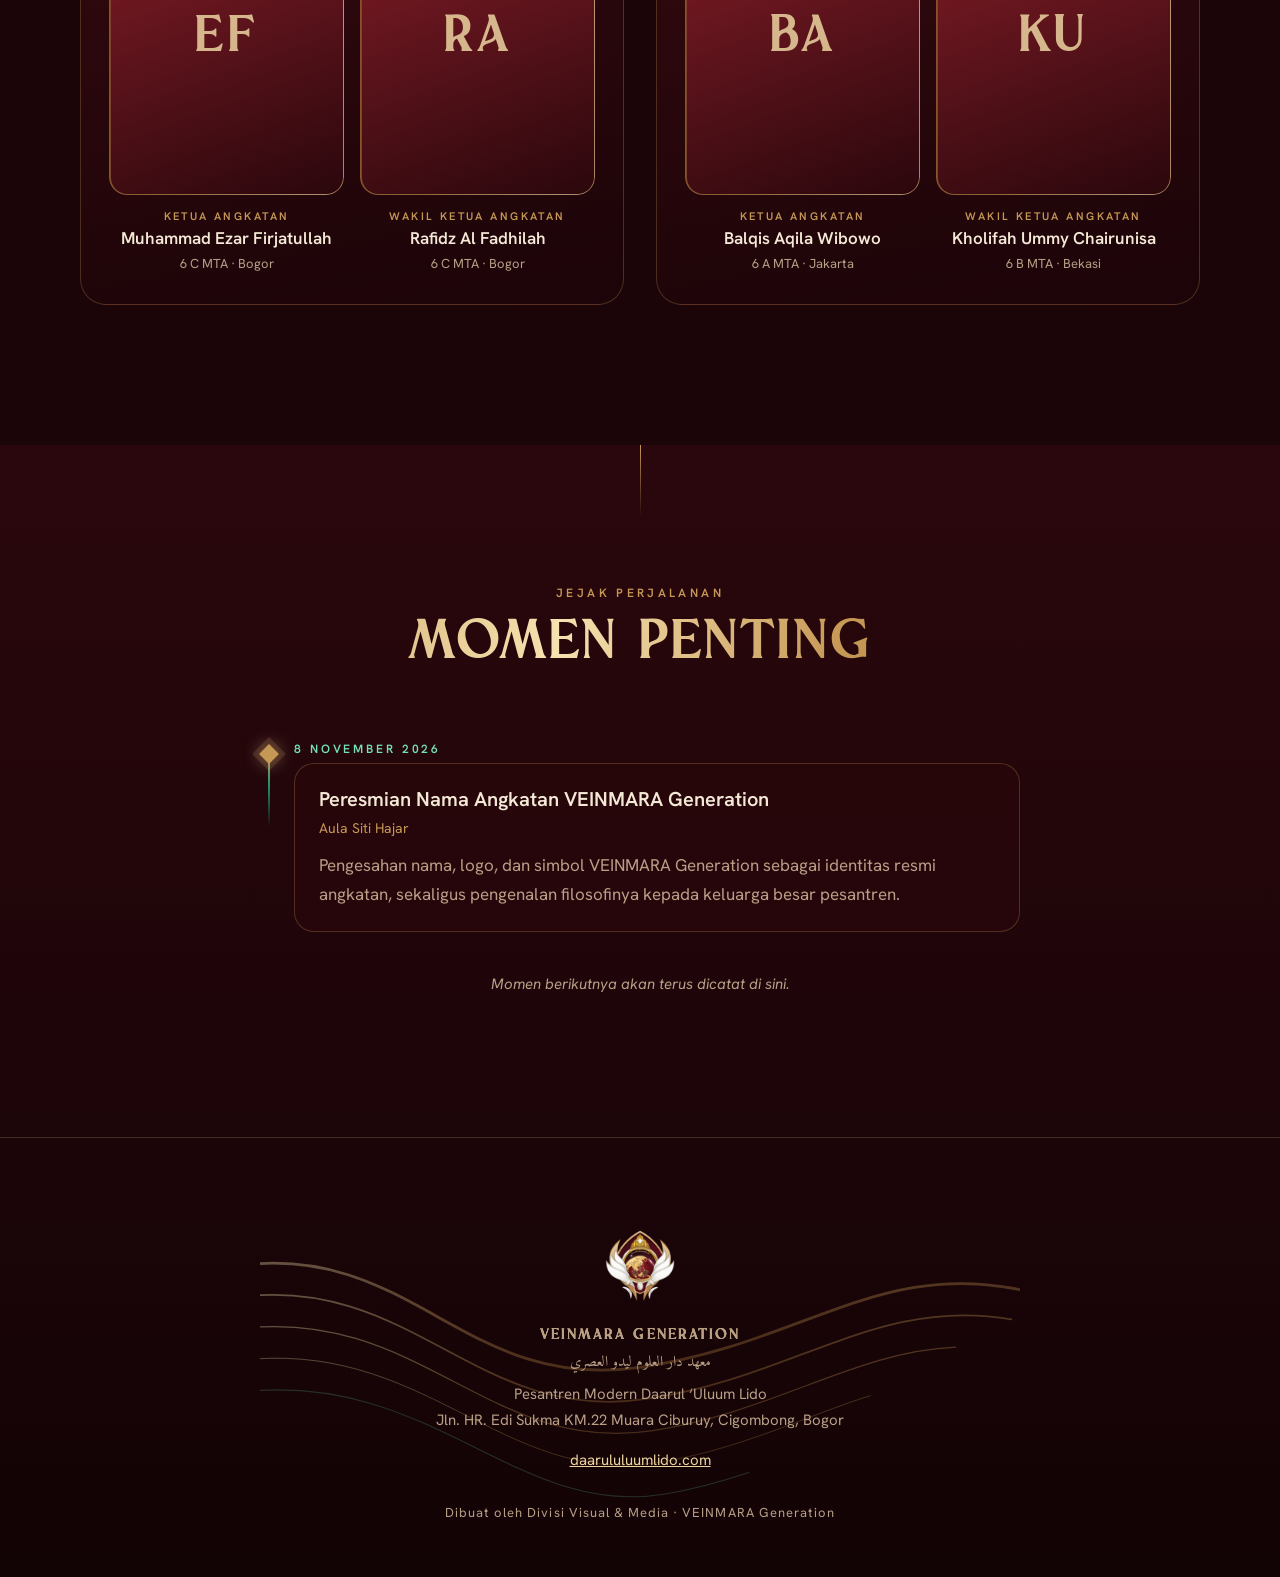
==== commit ddab05e2: "Ganti Firebase dengan backend cPanel (PHP + MySQL), login kata sandi - api/: auth.php, content.php, " ====
--- a/index.html
+++ b/index.html
@@ -176,7 +176,6 @@
 
   <script src="vendor/anime-4.5.0.umd.min.js"></script>
   <script src="data.js"></script>
-  <script src="firebase-config.js"></script>
   <script src="content.js"></script>
   <script src="fx.js"></script>
   <script src="main.js"></script>
--- a/style.css
+++ b/style.css
@@ -393,7 +393,8 @@
   opacity: .55; transition: opacity .4s;
 }
 .person:hover .person__frame::before { opacity: 1; animation: shimmer 2.5s linear infinite; }
-.person__frame img { width: 100%; height: 100%; object-fit: cover; transition: transform .8s var(--ease); }
+/* foto menutupi inisial (inisial hanya terlihat kalau foto belum ada) */
+.person__frame img { position: absolute; inset: 0; z-index: 1; width: 100%; height: 100%; object-fit: cover; transition: transform .8s var(--ease); }
 .person:hover .person__frame img { transform: scale(1.06); }
 .person__initials {
   position: absolute; inset: 0; display: grid; place-items: center;
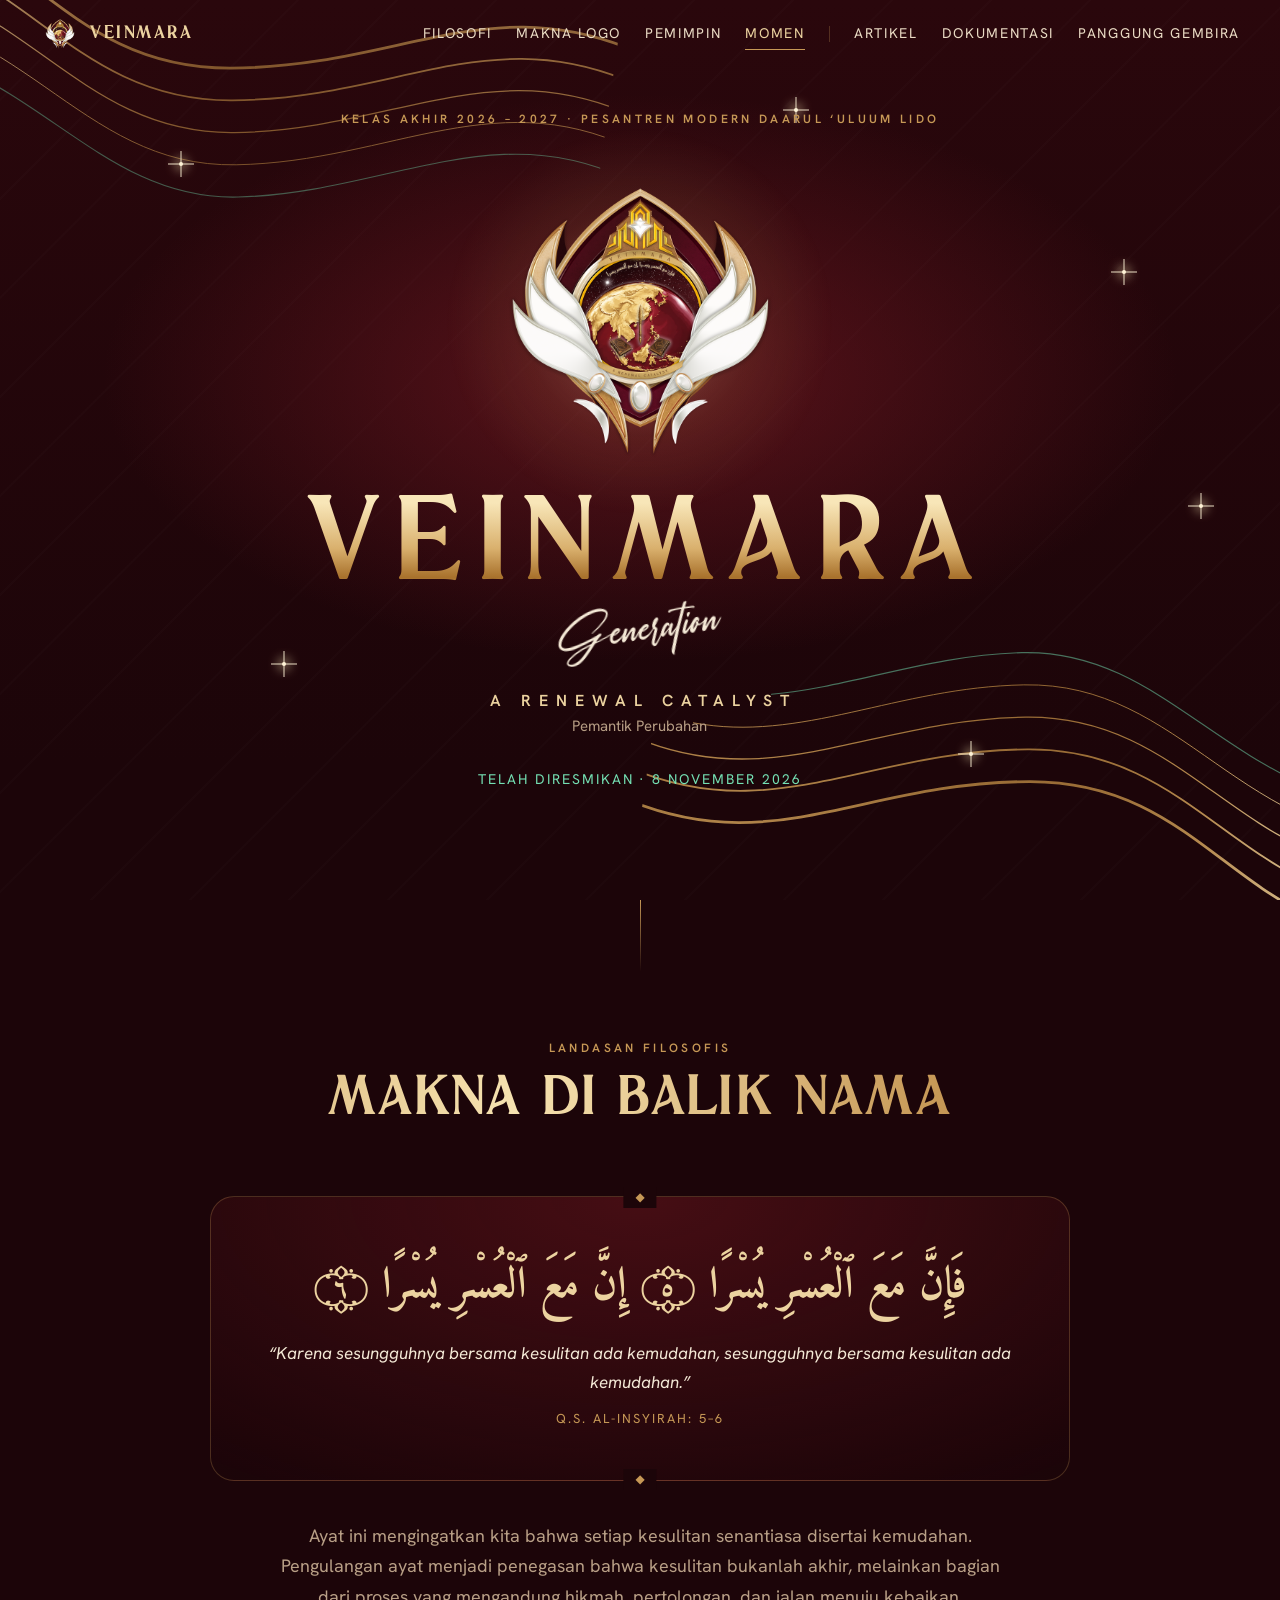
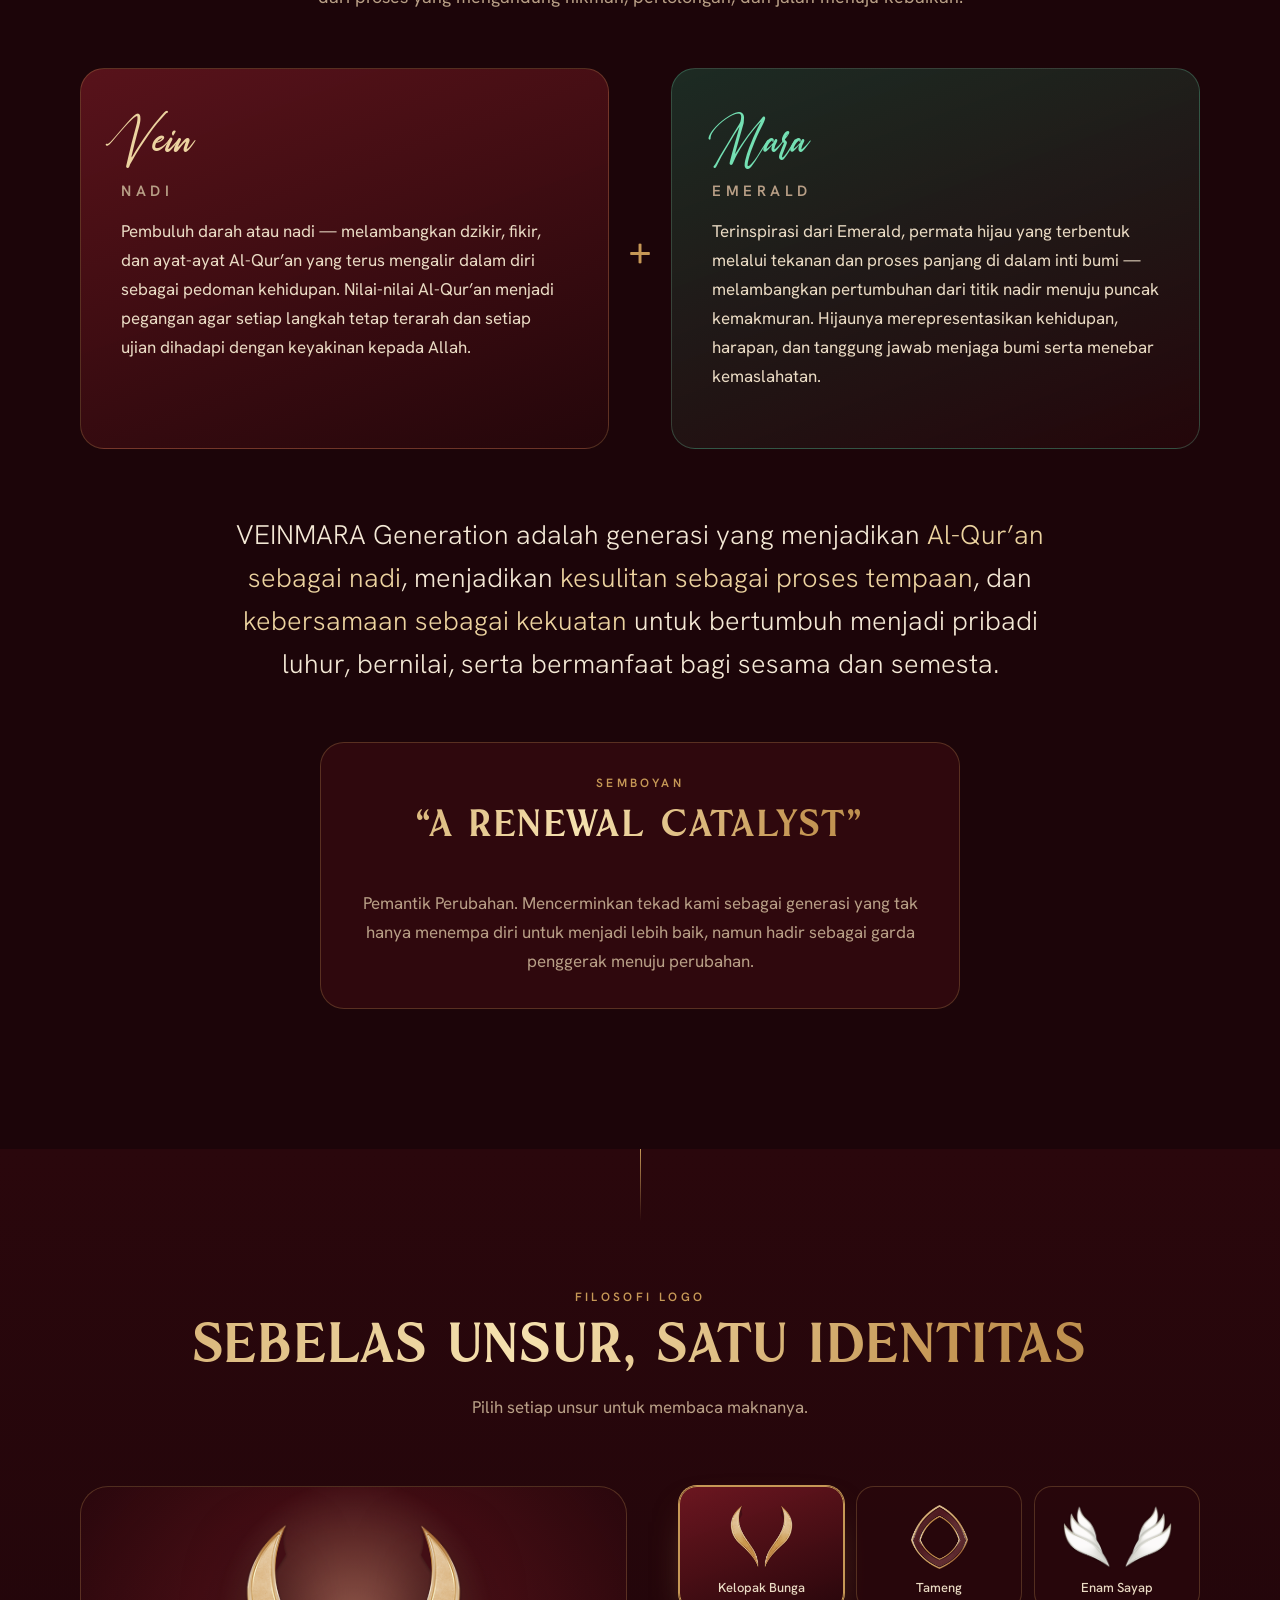
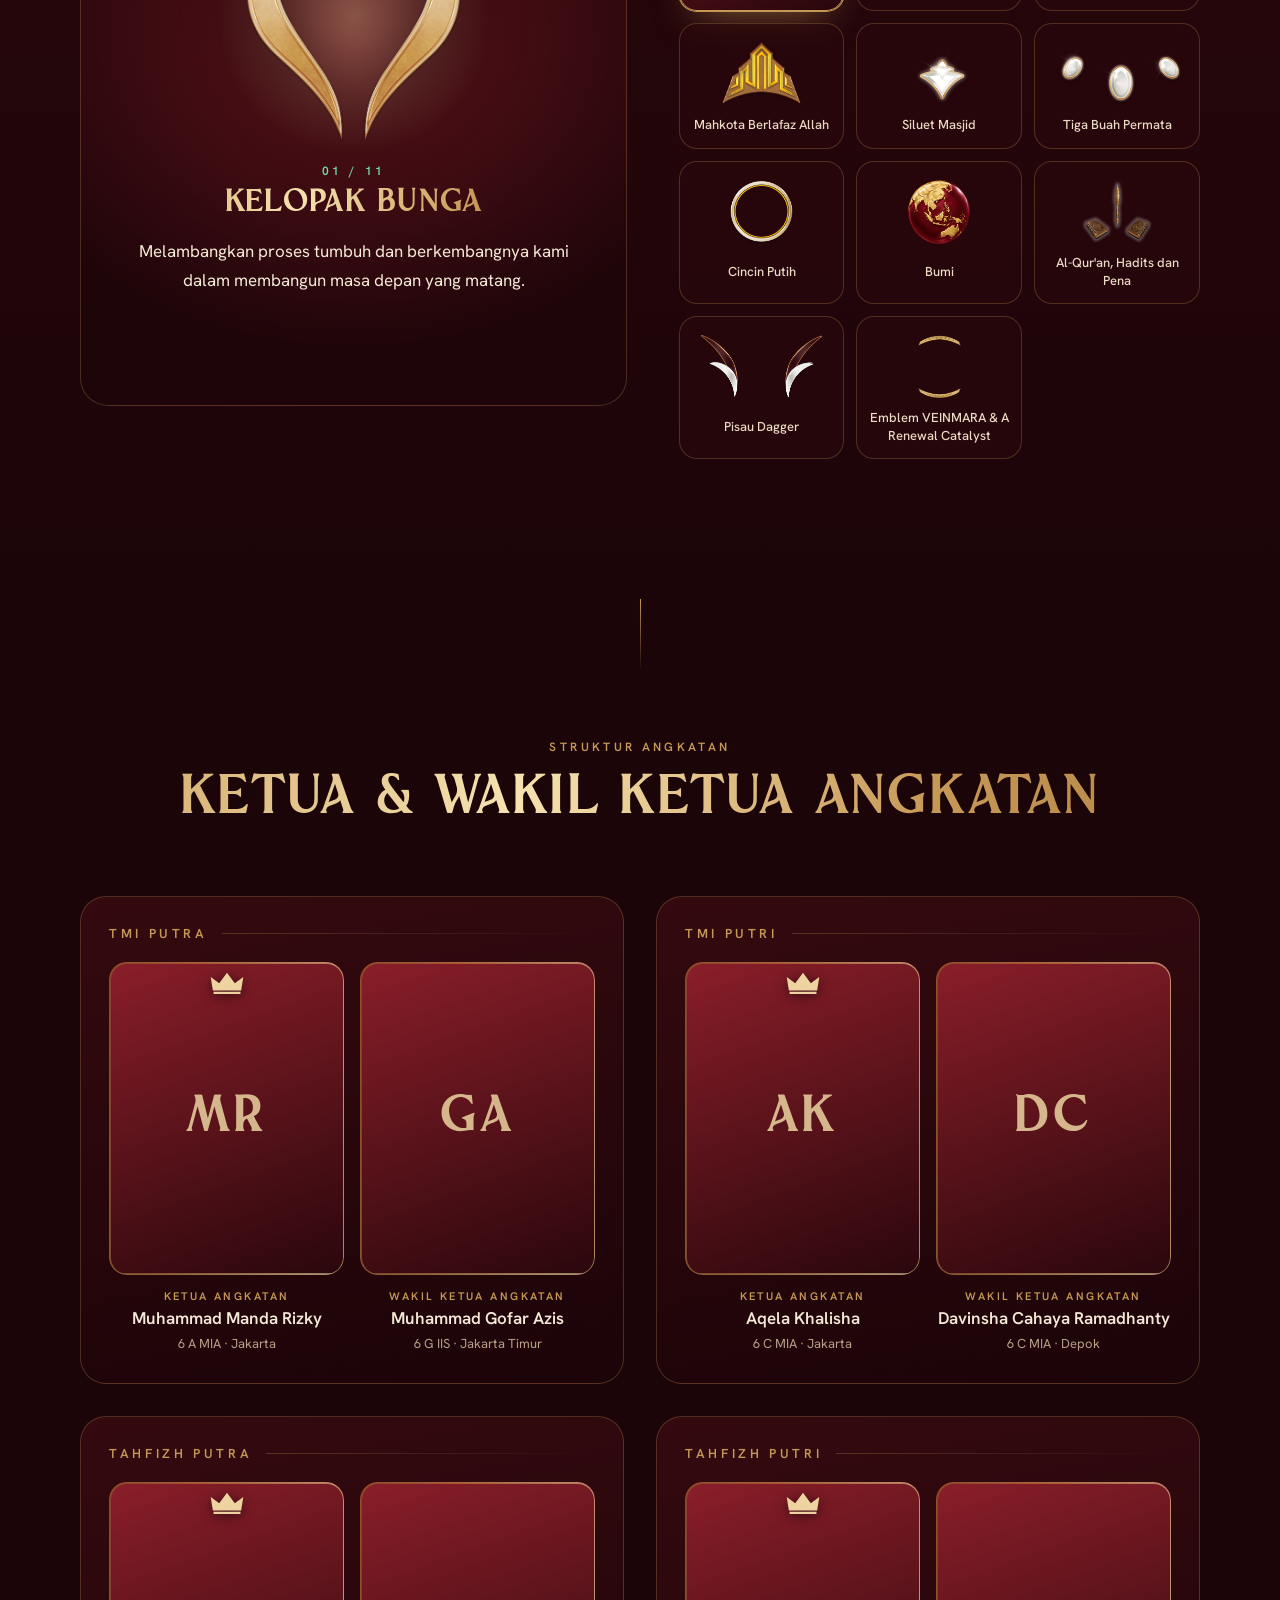
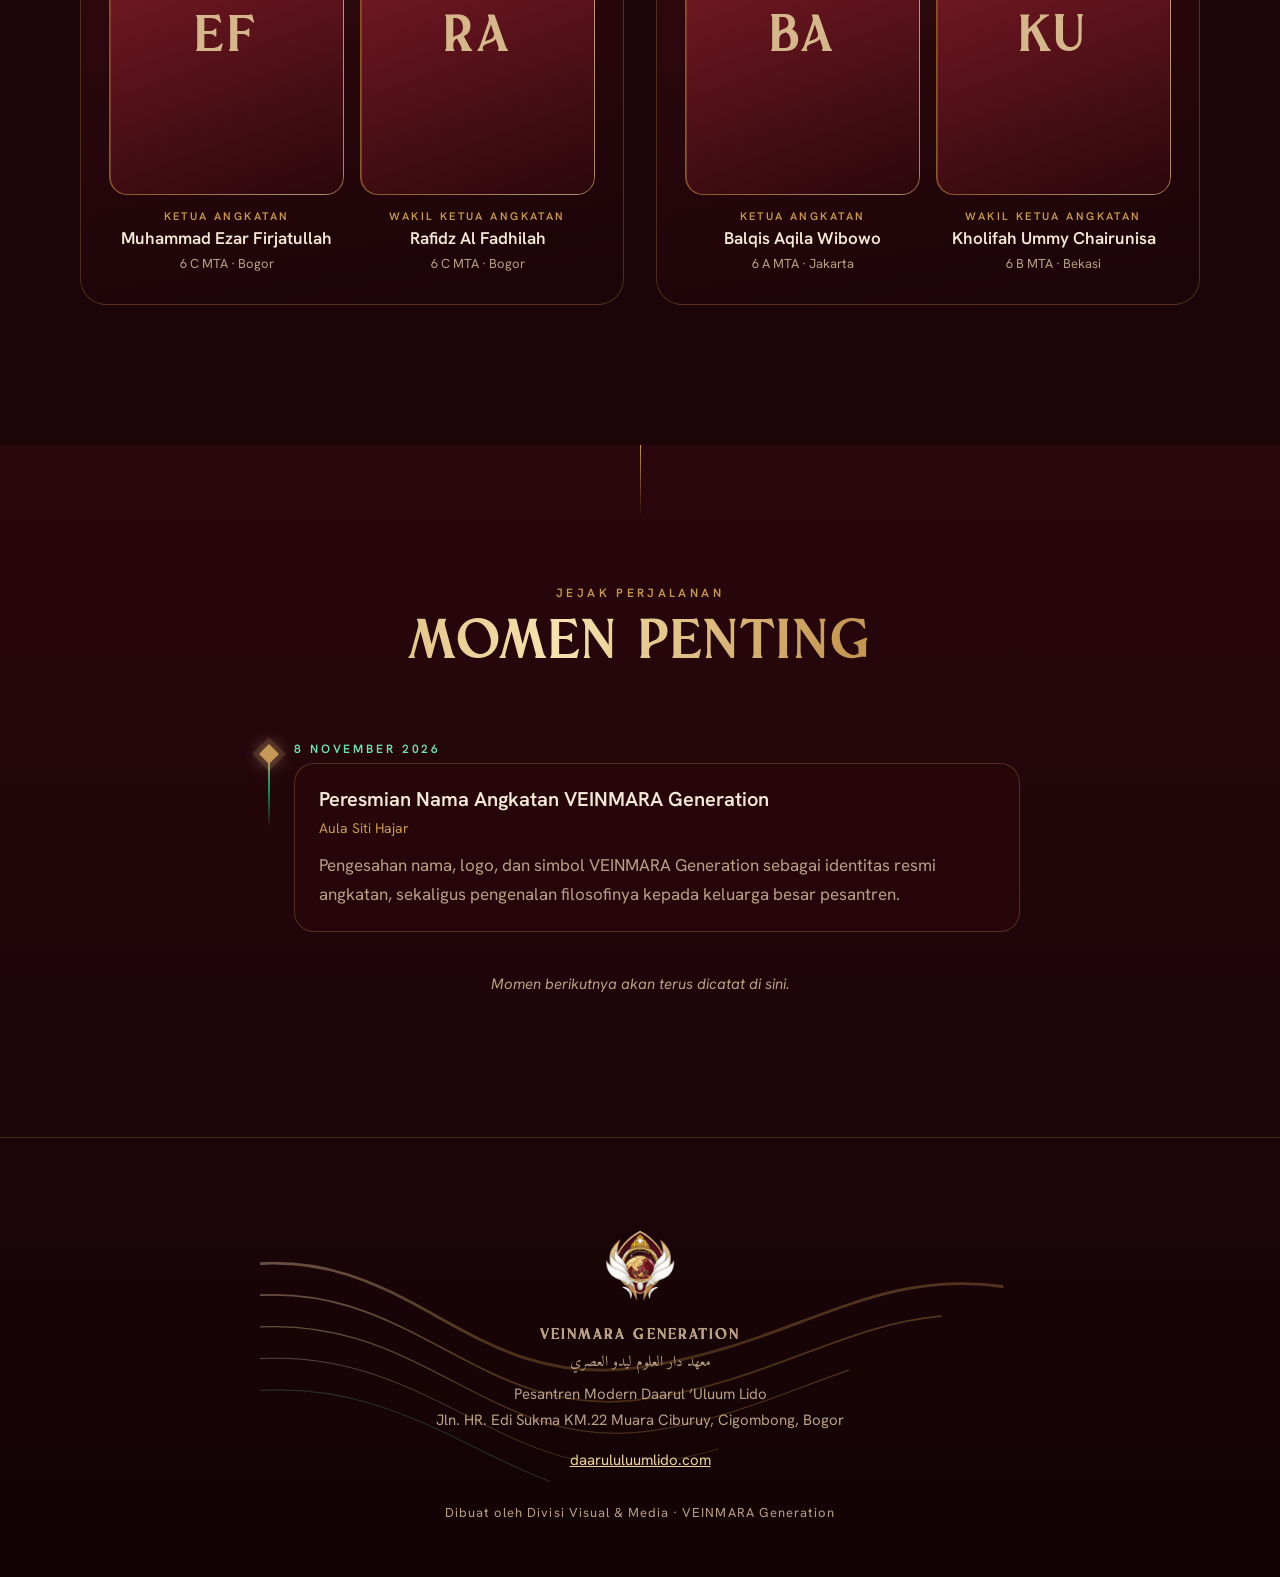
==== commit c0940542: "Tambah artikel, dokumentasi, dan undangan dengan login Google - Artikel: editor dengan format + thum" ====
--- a/index.html
+++ b/index.html
@@ -33,7 +33,8 @@
       <a href="#pemimpin">Pemimpin</a>
       <a href="#momen">Momen</a>
       <span class="nav__sep" aria-hidden="true"></span>
-      <a href="undangan.html" data-halaman="undangan">Undangan</a>
+      <a href="artikel.html">Artikel</a>
+      <a href="dokumentasi.html">Dokumentasi</a>
       <a href="panggung-gembira.html" data-halaman="panggung">Panggung Gembira</a>
     </nav>
   </header>
@@ -159,6 +160,30 @@
         <p class="timeline__more">Momen berikutnya akan terus dicatat di sini.</p>
       </div>
     </section>
+
+    <!-- ============ ARTIKEL TERBARU (tampil kalau sudah ada yang terbit) ============ -->
+    <section class="section" id="artikel" hidden>
+      <div class="container">
+        <header class="section__head">
+          <p class="eyebrow">Kabar Angkatan</p>
+          <h2>Artikel Terbaru</h2>
+        </header>
+        <div class="posts" id="artikel-list"></div>
+        <p class="section__more"><a class="btn" href="artikel.html">Semua artikel →</a></p>
+      </div>
+    </section>
+
+    <!-- ============ DOKUMENTASI TERBARU ============ -->
+    <section class="section section--deep" id="dokumentasi" hidden>
+      <div class="container">
+        <header class="section__head">
+          <p class="eyebrow">Galeri</p>
+          <h2>Dokumentasi</h2>
+        </header>
+        <div class="albums" id="album-list"></div>
+        <p class="section__more"><a class="btn" href="dokumentasi.html">Semua dokumentasi →</a></p>
+      </div>
+    </section>
   </main>
 
   <footer class="footer">
--- a/style.css
+++ b/style.css
@@ -109,7 +109,7 @@
 }
 .nav.is-scrolled .nav__brand { opacity: 1; transform: none; }
 .nav__brand img { width: 40px; height: 40px; }
-.nav__menu { display: flex; align-items: center; gap: 26px; }
+.nav__menu { display: flex; align-items: center; gap: 24px; }
 .nav__menu a[hidden] { display: none; }
 /* pemisah antara menu bagian beranda & menu halaman lain */
 .nav__sep { width: 1px; height: 16px; background: var(--line); }
@@ -125,7 +125,7 @@
 .nav__menu a.is-active { color: var(--gold-light); }
 .nav__toggle { display: none; }
 
-@media (max-width: 1060px) {
+@media (max-width: 1240px) { /* menu sudah 8 item → pindah ke menu HP lebih awal */
   .nav__sep { width: auto; height: 1px; margin: 6px 12px; }
   .nav__toggle {
     display: grid; gap: 6px; place-content: center;
@@ -231,7 +231,9 @@
   background: radial-gradient(circle, #f0fff8 0 12%, rgba(116, 224, 179, .85) 26%, rgba(31, 143, 104, 0) 70%);
 }
 
-/* Kilau */
+/* Kilau — pembungkus harus absolute, kalau tidak ia jadi baris grid kosong
+   di .hero/.soon dan mendorong konten ke bawah dari tengah layar */
+.sparkles { position: absolute; inset: 0; pointer-events: none; }
 .sparkles i {
   position: absolute; z-index: -1; width: 4px; height: 4px; border-radius: 50%;
   background: #fff4d6; box-shadow: 0 0 12px 3px rgba(246, 226, 176, .8);
@@ -465,6 +467,24 @@
   transform: translateX(-120%); will-change: transform;
 }
 .soon__msg { max-width: 520px; color: var(--muted); font-size: 17px; margin-bottom: 30px; }
+
+/* Undangan: login Google & kartu nama tamu */
+.invite { display: grid; justify-items: center; width: min(520px, 100%); margin-bottom: 30px; }
+.invite [hidden] { display: none !important; }
+.invite .soon__msg { margin-bottom: 18px; }
+.invite__wait { color: var(--muted); font-style: italic; }
+.invite__gsi { min-height: 44px; display: grid; justify-items: center; }
+.invite__error { min-height: 1.4em; margin: 14px 0 0; color: #f0a6a2; font-size: 15px; }
+.invite__card {
+  width: 100%; padding: 26px clamp(18px, 4vw, 34px) 18px; border-radius: 24px; border: 1px solid var(--line);
+  background: radial-gradient(90% 120% at 50% 0%, rgba(104, 21, 29, .6), rgba(28, 5, 9, .35));
+}
+.invite__to { margin: 0 0 4px; font-size: 13px; letter-spacing: .24em; text-transform: uppercase; color: var(--gold); }
+.invite__name { margin: 0 0 4px; font: 600 clamp(22px, 4.5vw, 30px)/1.3 var(--f-body); color: var(--cream); overflow-wrap: anywhere; }
+.invite__ket { margin: 0 0 16px; color: var(--emerald-light); font-size: 15px; }
+.invite__card .soon__msg { margin: 0 auto 18px; }
+.invite__who { margin: 0; padding-top: 14px; border-top: 1px solid var(--line); font-size: 13px; color: var(--muted); overflow-wrap: anywhere; }
+.invite__who button { background: none; border: 0; padding: 0; color: var(--gold-light); font: inherit; text-decoration: underline; cursor: pointer; }
 .btn {
   display: inline-flex; align-items: center; gap: 8px; padding: 12px 22px; border-radius: 999px;
   border: 1px solid var(--gold); color: var(--gold-light); text-decoration: none;
@@ -472,6 +492,128 @@
   transition: background .3s, color .3s, transform .3s var(--ease);
 }
 .btn:hover { background: var(--gold); color: var(--bg); transform: translateY(-2px); }
+
+/* ================= ARTIKEL & DOKUMENTASI ================= */
+/* kolom maks 380px & rata tengah: 1–2 kartu tidak menempel di kiri */
+.posts { display: grid; grid-template-columns: repeat(auto-fit, minmax(min(300px, 100%), 380px)); justify-content: center; gap: clamp(16px, 2.5vw, 26px); }
+.post {
+  display: grid; grid-template-rows: auto 1fr; overflow: hidden; text-decoration: none; color: var(--text);
+  border: 1px solid var(--line); border-radius: 22px; background: rgba(42, 7, 12, .65);
+  transition: transform .45s var(--ease), border-color .45s, box-shadow .45s var(--ease);
+}
+.post:hover { transform: translateY(-6px); border-color: var(--gold); box-shadow: 0 24px 50px -24px rgba(198, 152, 86, .45); }
+.post__img {
+  aspect-ratio: 16 / 9; overflow: hidden; display: grid; place-items: center;
+  background: linear-gradient(160deg, var(--burgundy-2), var(--bg-2));
+}
+.post__img img { width: 100%; height: 100%; object-fit: cover; transition: transform .8s var(--ease); }
+.post:hover .post__img img { transform: scale(1.05); }
+.post__img span { font: 56px var(--f-display); color: var(--gold); opacity: .5; }
+.post__body { padding: 18px 22px 22px; min-width: 0; }
+.post__date { font: 600 11px var(--f-body); letter-spacing: .22em; text-transform: uppercase; color: var(--emerald-light); margin-bottom: 8px; }
+.post h3, .album h3 { font: 600 19px/1.35 var(--f-body); color: var(--cream); margin-bottom: 8px; overflow-wrap: anywhere; }
+.post__body p:last-child { margin: 0; color: var(--muted); font-size: 15px; line-height: 1.6;
+  display: -webkit-box; -webkit-line-clamp: 3; -webkit-box-orient: vertical; overflow: hidden; }
+
+.albums { display: grid; grid-template-columns: repeat(auto-fit, minmax(min(280px, 100%), 370px)); justify-content: center; gap: clamp(16px, 2.5vw, 26px); }
+.album { display: block; text-decoration: none; color: var(--text); }
+.album__img {
+  position: relative; aspect-ratio: 4 / 3; overflow: hidden; border-radius: 20px; margin-bottom: 14px;
+  border: 1px solid var(--line); background: linear-gradient(160deg, var(--burgundy-2), var(--bg-2));
+  transition: border-color .45s, box-shadow .45s var(--ease);
+}
+.album__img img { width: 100%; height: 100%; object-fit: cover; transition: transform .8s var(--ease); }
+.album:hover .album__img { border-color: var(--gold); box-shadow: 0 24px 50px -24px rgba(198, 152, 86, .45); }
+.album:hover .album__img img { transform: scale(1.05); }
+.album__count {
+  position: absolute; right: 12px; bottom: 12px; padding: 4px 12px; border-radius: 999px;
+  background: rgba(28, 5, 9, .85); border: 1px solid var(--line); font-size: 12px; letter-spacing: .08em; color: var(--gold-light);
+}
+.section__more { text-align: center; margin: clamp(32px, 5vw, 48px) 0 0; }
+
+/* Kepala halaman Artikel / Dokumentasi */
+.page-head {
+  position: relative; isolation: isolate; overflow: hidden; text-align: center;
+  padding: clamp(120px, 18vw, 170px) var(--gutter) clamp(48px, 7vw, 72px);
+  background:
+    radial-gradient(60% 70% at 50% 30%, rgba(138, 30, 41, .55), transparent 70%),
+    linear-gradient(180deg, var(--bg-2), var(--bg));
+}
+/* garis nadi lebih samar di sini supaya tidak menimpa judul/ringkasan */
+.page-head .veins { opacity: .32; }
+.page-head .veins--tl { top: -150px; }
+.page-head .veins--br { bottom: -160px; }
+.page-head__inner { max-width: 860px; margin: 0 auto; }
+.page-title {
+  font: clamp(40px, 8vw, 84px)/1.08 var(--f-display); letter-spacing: .05em; text-transform: uppercase;
+  background: linear-gradient(180deg, #f8e6b8 10%, #d9b06d 48%, #a8712c 72%, #e7c78b 100%);
+  -webkit-background-clip: text; background-clip: text; color: transparent; overflow-wrap: anywhere;
+}
+/* judul artikel/album bisa panjang → lebih kecil & huruf biasa */
+.page-title--long { font-size: clamp(30px, 5.2vw, 54px); text-transform: none; letter-spacing: .02em; }
+.page-sub { max-width: 640px; margin: 18px auto 0; color: var(--muted); font-size: 18px; }
+.page-sub:empty { display: none; }
+.page-body { padding: clamp(40px, 6vw, 64px) 0 clamp(72px, 10vw, 110px); }
+.page-empty { text-align: center; color: var(--muted); font-style: italic; margin: 24px 0; }
+.page-back { text-align: center; margin: 48px 0 0; }
+
+/* Isi artikel */
+.read { max-width: 760px; margin: 0 auto; }
+.read__cover { width: 100%; aspect-ratio: 16 / 9; object-fit: cover; border-radius: 22px; border: 1px solid var(--line); margin-bottom: clamp(28px, 5vw, 44px); }
+.prose { color: var(--cream); font-size: 18px; line-height: 1.8; overflow-wrap: break-word; }
+.prose p { margin: 0 0 1.2em; }
+.prose h2 { font: 600 clamp(24px, 3.4vw, 30px)/1.3 var(--f-body); color: var(--gold-light); margin: 1.6em 0 .6em; }
+.prose h3 { font: 600 21px/1.35 var(--f-body); color: var(--gold-light); margin: 1.4em 0 .5em; }
+.prose ul, .prose ol { margin: 0 0 1.2em; padding-left: 1.4em; }
+.prose li { margin-bottom: .4em; }
+.prose li::marker { color: var(--gold); }
+.prose blockquote {
+  margin: 1.6em 0; padding: 4px 0 4px 22px; border-left: 2px solid var(--emerald-light);
+  color: var(--text); font-style: italic;
+}
+.prose a { color: var(--emerald-light); text-underline-offset: 3px; }
+.prose img { width: 100%; border-radius: 16px; margin: 1.6em 0; border: 1px solid var(--line); }
+.prose > :first-child { margin-top: 0; }
+
+/* Galeri album */
+.gallery { display: grid; grid-template-columns: repeat(auto-fill, minmax(min(180px, 46%), 1fr)); gap: 10px; }
+.gallery__item {
+  aspect-ratio: 1; padding: 0; border: 1px solid var(--line); border-radius: 14px; overflow: hidden; cursor: zoom-in;
+  background: linear-gradient(160deg, var(--burgundy-2), var(--bg-2));
+}
+.gallery__item img { width: 100%; height: 100%; object-fit: cover; transition: transform .6s var(--ease), opacity .3s; }
+.gallery__item:hover img { transform: scale(1.06); }
+
+/* Foto layar penuh */
+.no-scroll { overflow: hidden; }
+.lightbox {
+  position: fixed; inset: 0; z-index: 80; display: grid; place-items: center;
+  grid-template-columns: 64px minmax(0, 1fr) 64px; padding: 56px 8px 48px;
+  background: #0c0204; touch-action: pan-y;
+}
+.lightbox[hidden] { display: none; }
+.lightbox__fig { grid-column: 2; margin: 0; display: grid; justify-items: center; gap: 12px; max-height: 100%; }
+.lightbox__fig img { max-width: 100%; max-height: calc(100svh - 160px); width: auto; border-radius: 10px; user-select: none; -webkit-user-drag: none; }
+.lightbox__fig figcaption { color: var(--cream); text-align: center; max-width: 720px; font-size: 15px; }
+.lightbox__fig figcaption:empty { display: none; }
+.lightbox__btn {
+  display: grid; place-items: center; width: 48px; height: 48px; border-radius: 50%; cursor: pointer;
+  background: rgba(42, 7, 12, .8); border: 1px solid var(--line); color: var(--gold-light); font: 28px/1 var(--f-body);
+  transition: background .2s, border-color .2s;
+}
+.lightbox__btn:hover { background: rgba(104, 21, 29, .9); border-color: var(--gold); }
+.lightbox__prev { grid-column: 1; grid-row: 1; }
+.lightbox__next { grid-column: 3; grid-row: 1; }
+.lightbox__close { position: absolute; top: 10px; right: 12px; font-size: 18px; }
+.lightbox__count { position: absolute; top: 22px; left: 0; right: 0; margin: 0; text-align: center; color: var(--muted); font-size: 13px; letter-spacing: .14em; pointer-events: none; }
+@media (max-width: 600px) {
+  .lightbox { grid-template-columns: minmax(0, 1fr); padding-inline: 0; }
+  .lightbox__fig { grid-column: 1; grid-row: 1; }
+  .lightbox__fig img { border-radius: 0; }
+  .lightbox__prev, .lightbox__next { position: absolute; bottom: 14px; grid-row: auto; }
+  .lightbox__prev { left: calc(50% - 60px); }
+  .lightbox__next { left: calc(50% + 12px); }
+}
 
 /* ================= FOOTER ================= */
 .footer {
@@ -485,6 +627,8 @@
 .footer__ar { font: 22px/1.8 var(--f-arab); color: var(--gold-light); margin-bottom: 6px; }
 .footer p { color: var(--muted); font-size: 15px; }
 .footer__credit { margin-top: 28px; font-size: 13px !important; letter-spacing: .08em; }
+.footer--slim { padding: 44px 0 30px; }
+.footer--slim .footer__name { font-size: 20px; }
 
 /* ================= KEYFRAMES (loop ringan: hanya transform/opacity) ================= */
 @keyframes pulse { 0%, 100% { opacity: .65; transform: scale(1); } 50% { opacity: 1; transform: scale(1.08); } }
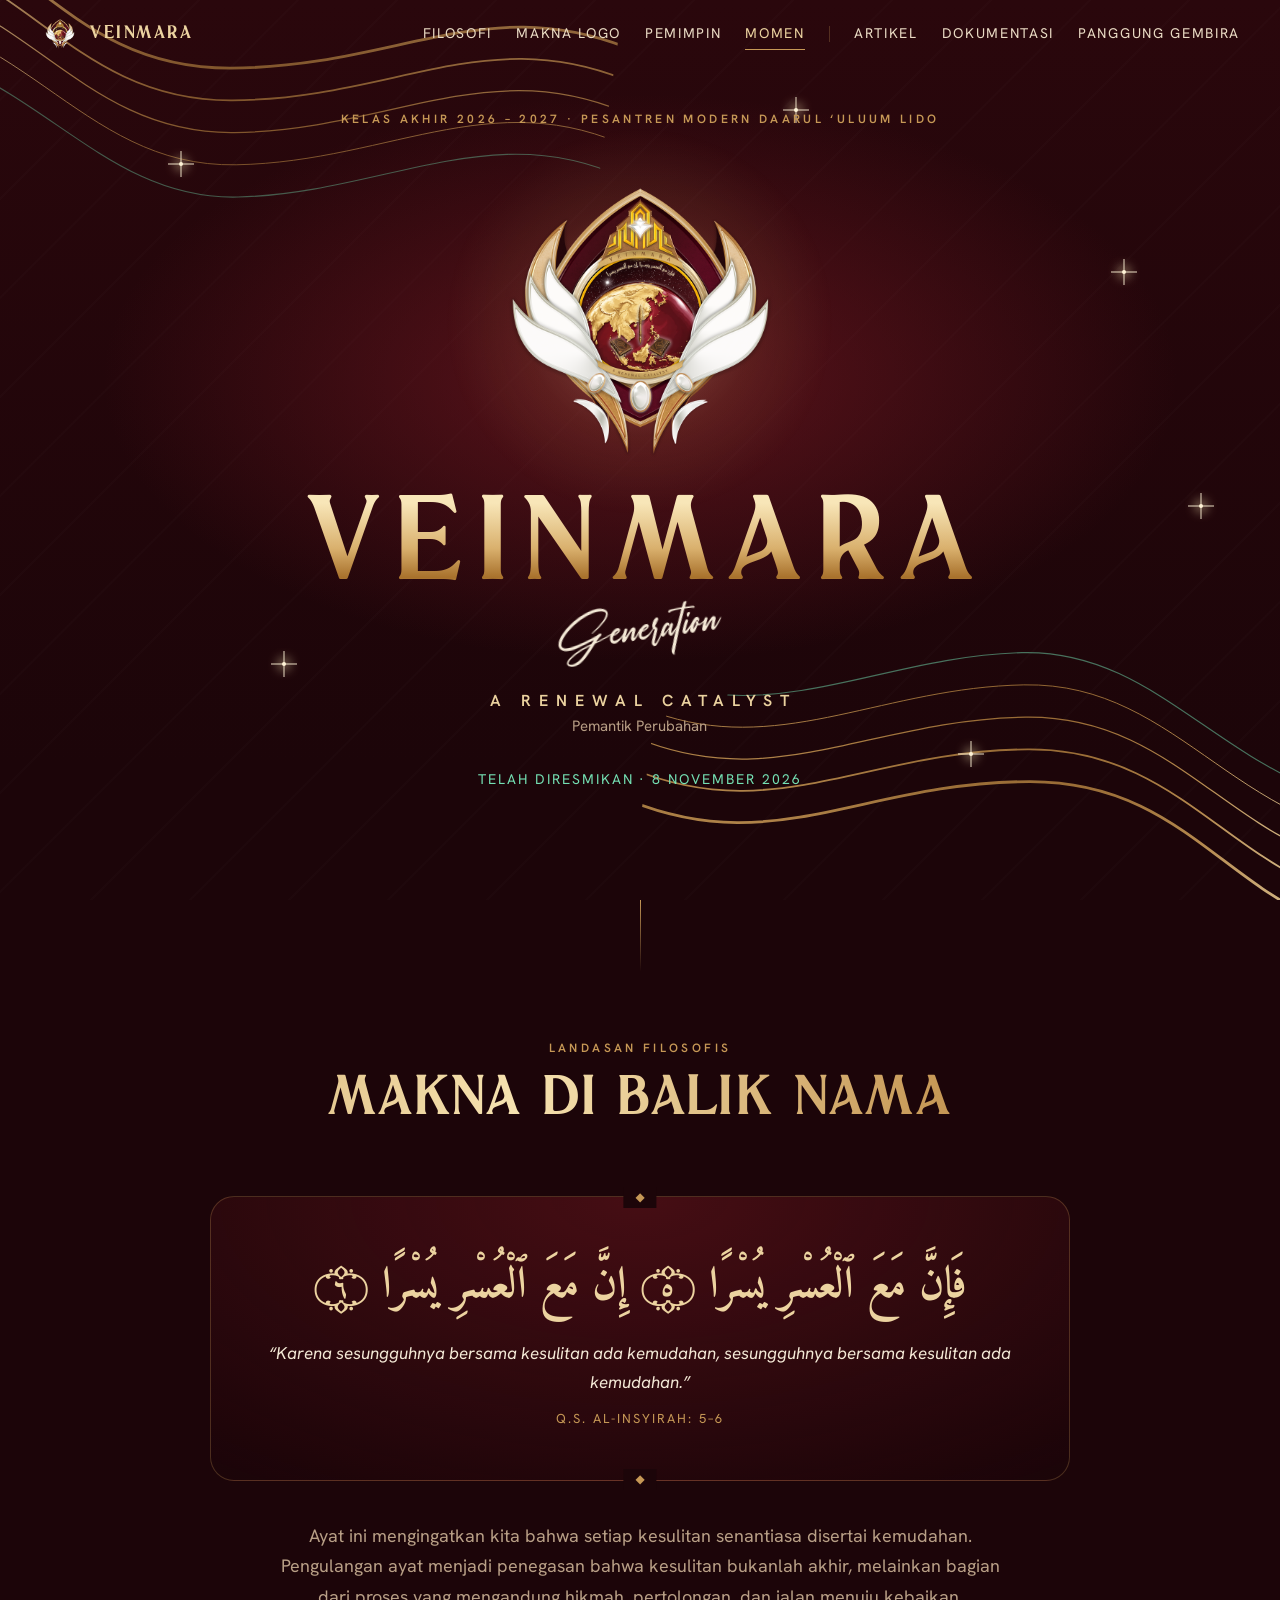
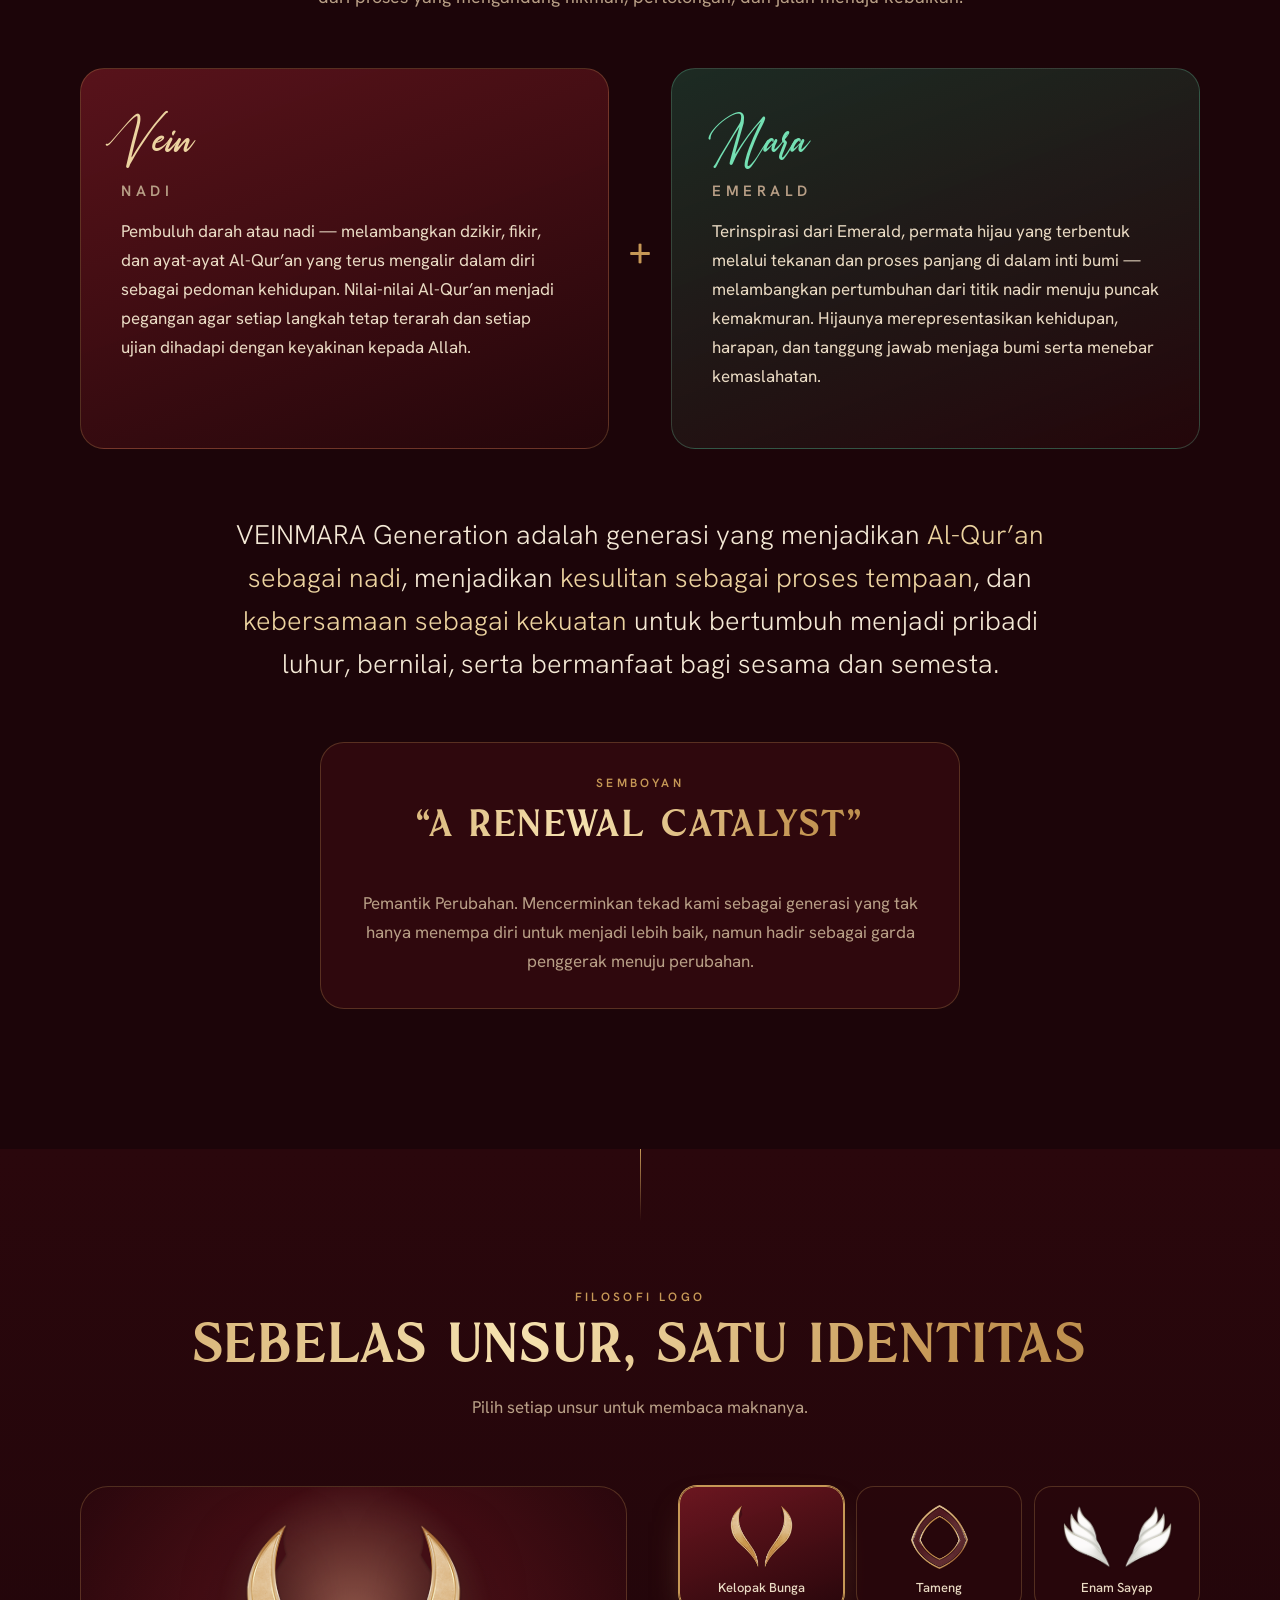
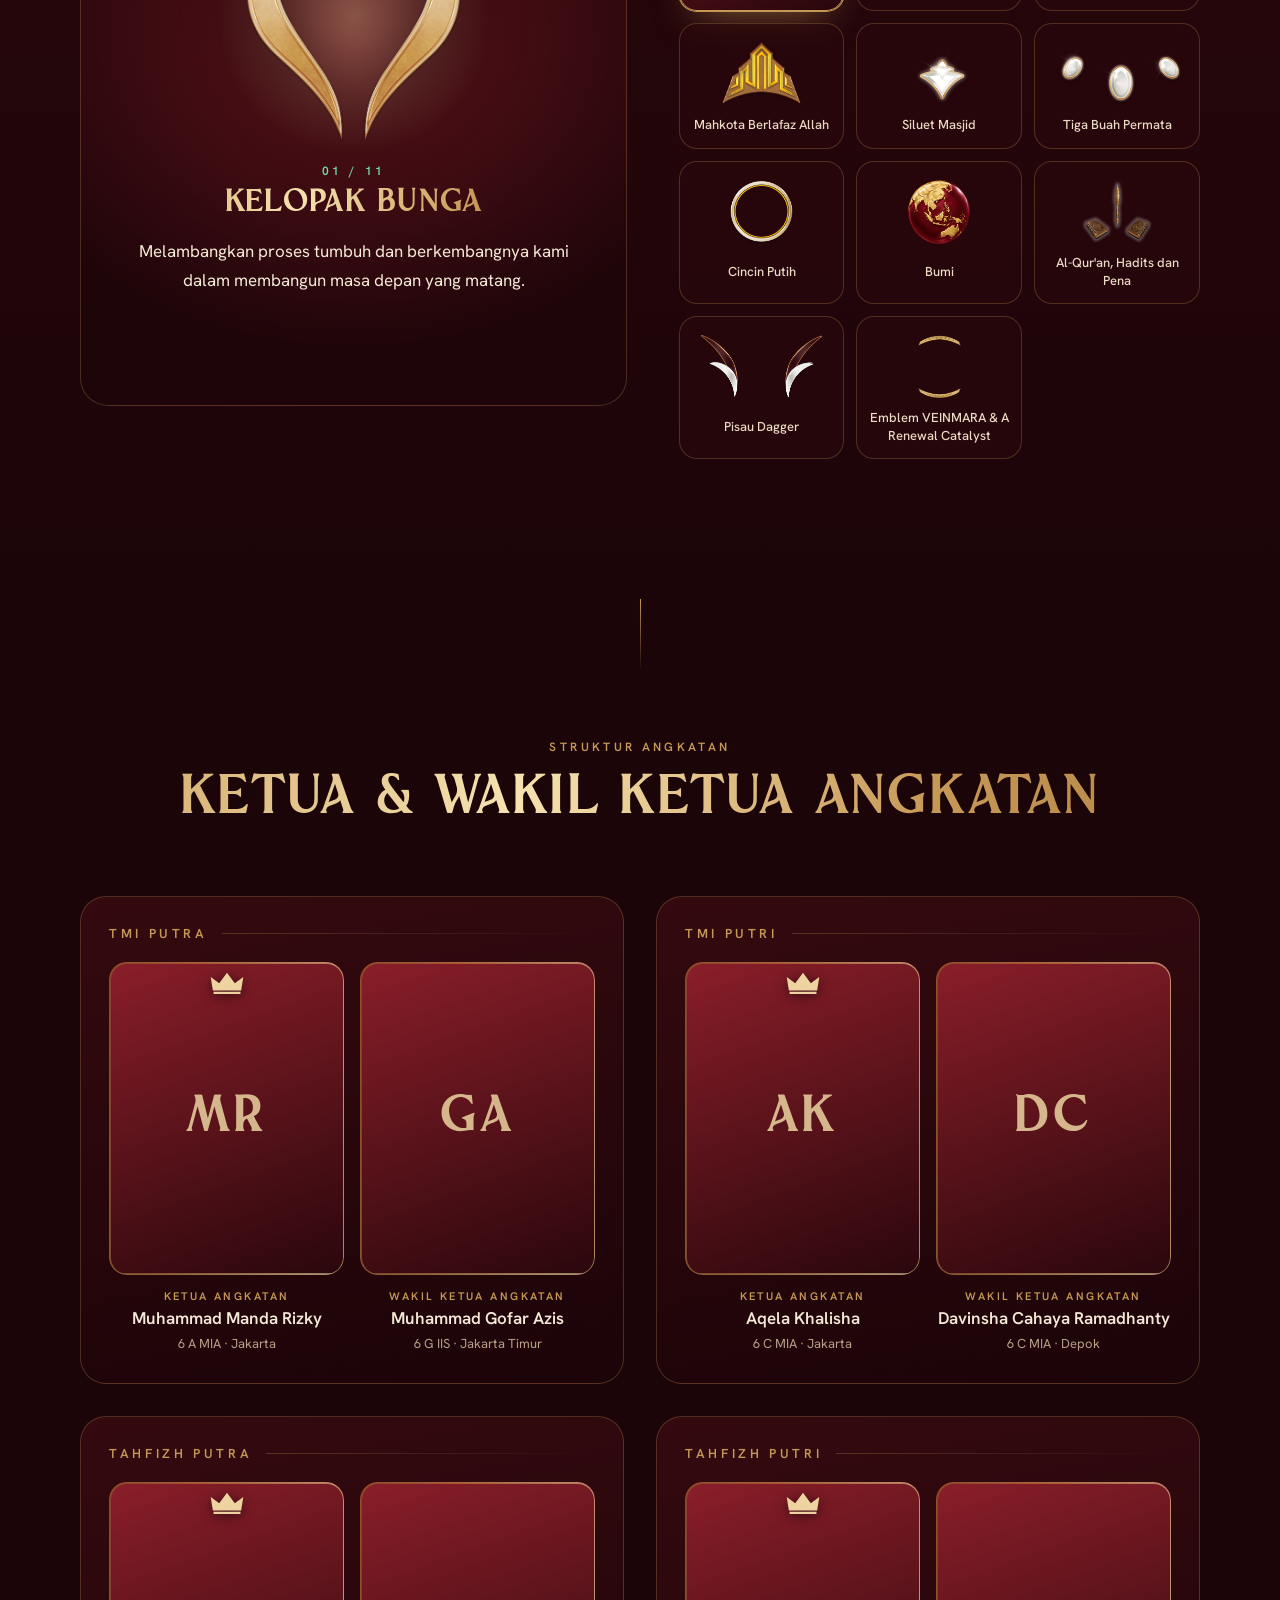
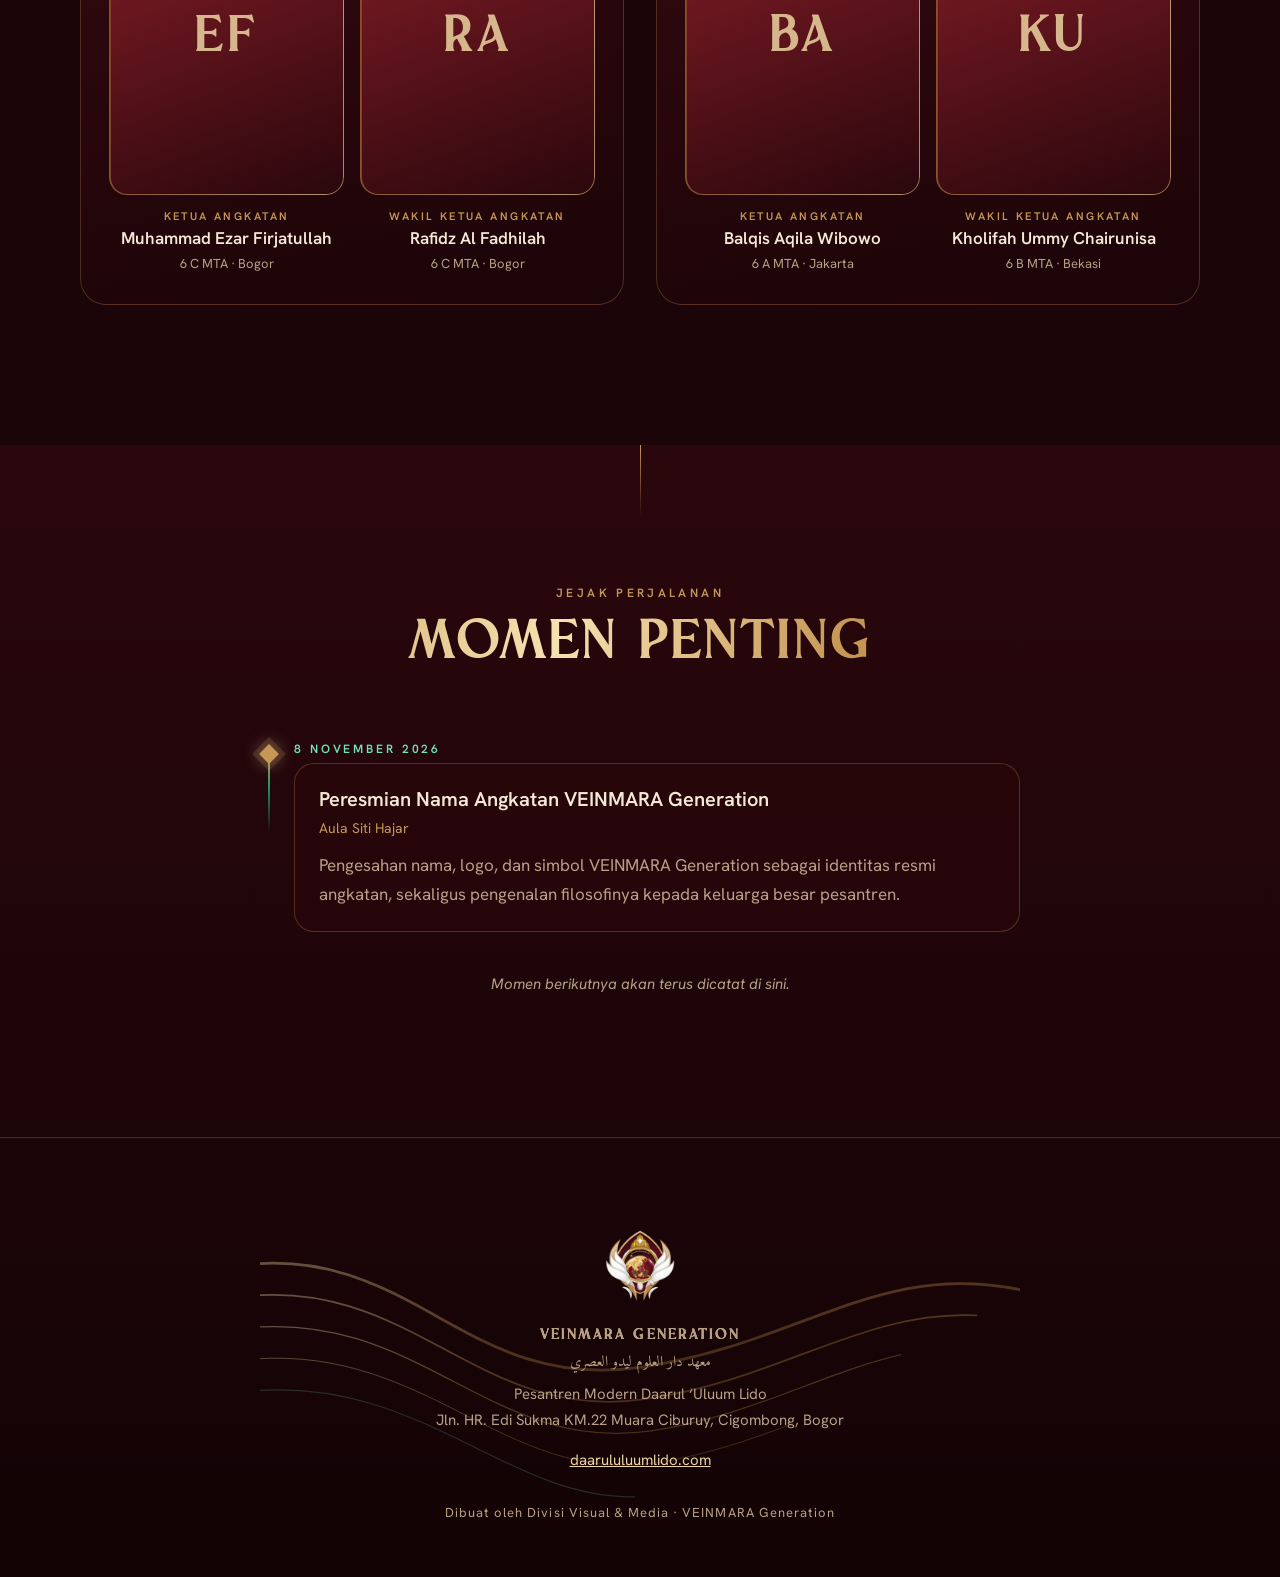
==== commit bf3691e0: "Kunci web + template undangan; hapus versi cPanel; rapikan folder (css/, js/) - Kunci web (otomatis/" ====
--- a/index.html
+++ b/index.html
@@ -10,7 +10,7 @@
   <link rel="preconnect" href="https://fonts.googleapis.com">
   <link rel="preconnect" href="https://fonts.gstatic.com" crossorigin>
   <link href="https://fonts.googleapis.com/css2?family=Amiri:wght@400;700&family=Hanken+Grotesk:wght@300;400;500;600&display=swap" rel="stylesheet">
-  <link rel="stylesheet" href="style.css">
+  <link rel="stylesheet" href="css/style.css">
   <script>
     // Tandai bahwa animasi aktif (dicabut lagi di main.js kalau anime.js gagal dimuat / reduced motion)
     if (!matchMedia("(prefers-reduced-motion: reduce)").matches) document.documentElement.classList.add("anim");
@@ -200,9 +200,9 @@
   </footer>
 
   <script src="vendor/anime-4.5.0.umd.min.js"></script>
-  <script src="data.js"></script>
-  <script src="content.js"></script>
-  <script src="fx.js"></script>
-  <script src="main.js"></script>
+  <script src="js/data.js"></script>
+  <script src="js/content.js"></script>
+  <script src="js/fx.js"></script>
+  <script src="js/main.js"></script>
 </body>
 </html>
--- a/css/style.css
+++ b/css/style.css
@@ -0,0 +1,648 @@
+/* =========================================================
+   VEINMARA Generation — gaya web
+   Warna diambil dari logo (burgundy + emas) + aksen emerald (makna "Mara")
+   ========================================================= */
+
+@font-face {
+  font-family: "Chocolatier";
+  src: url("../assets/web/font/chocolatier.ttf") format("truetype");
+  font-display: swap;
+}
+/* Personal-use: angka diganti tulisan WARNING — JANGAN dipakai untuk teks berangka */
+@font-face {
+  font-family: "Rosellinda";
+  src: url("../assets/web/font/rosellinda.woff") format("woff");
+  font-display: swap;
+}
+
+:root {
+  --bg: #1c0509;
+  --bg-2: #2a070c;
+  --bg-3: #3a0b13;
+  --burgundy: #68151d;
+  --burgundy-2: #8a1e29;
+  --gold: #c69856;
+  --gold-light: #ecd3a0;
+  --gold-dark: #8a5a22;
+  --cream: #f4e9d6;
+  --text: #eadbc4;
+  --muted: #b89f86;
+  --emerald: #1f8f68;
+  --emerald-light: #74e0b3;
+  --line: rgba(198, 152, 86, .28);
+
+  --f-display: "Chocolatier", "Cormorant Garamond", Georgia, serif;
+  --f-script: "Rosellinda", "Brush Script MT", cursive;
+  --f-body: "Hanken Grotesk", system-ui, -apple-system, "Segoe UI", sans-serif;
+  --f-arab: "Amiri", "Traditional Arabic", serif;
+
+  --gold-grad: linear-gradient(100deg, #8a5a22 0%, #c69856 22%, #f6e2b0 45%, #c69856 62%, #8a5a22 100%);
+  --ease: cubic-bezier(.2, .7, .2, 1);
+  --radius: 18px;
+  --gutter: clamp(16px, 4vw, 40px);
+}
+
+*, *::before, *::after { box-sizing: border-box; }
+html { scroll-behavior: smooth; -webkit-text-size-adjust: 100%; }
+body {
+  margin: 0;
+  background: var(--bg);
+  color: var(--text);
+  font: 400 17px/1.7 var(--f-body);
+  overflow-x: hidden;
+  -webkit-font-smoothing: antialiased;
+}
+img { max-width: 100%; height: auto; display: block; }
+a { color: var(--gold-light); }
+h1, h2, h3 { margin: 0; font-weight: 400; }
+p { margin: 0 0 1em; }
+
+.skip {
+  position: absolute; left: -999px; top: 8px; z-index: 100;
+  background: var(--gold); color: var(--bg); padding: 8px 14px; border-radius: 8px;
+}
+.skip:focus { left: 8px; }
+:focus-visible { outline: 2px solid var(--emerald-light); outline-offset: 3px; }
+
+.container { width: min(1120px, 100% - 2 * var(--gutter)); margin-inline: auto; }
+.container--narrow { width: min(760px, 100% - 2 * var(--gutter)); }
+
+.eyebrow {
+  font: 600 12px/1.4 var(--f-body);
+  letter-spacing: .28em;
+  text-transform: uppercase;
+  color: var(--gold);
+  margin-bottom: 14px;
+}
+
+/* Teks emas (statis — kilau dijalankan anime.js sesekali, bukan terus-menerus) */
+.section__head h2, .stage__name, .motto-card__en, .footer__name {
+  background: var(--gold-grad);
+  background-size: 220% 100%;
+  background-position: 50% 0;
+  -webkit-background-clip: text; background-clip: text;
+  color: transparent;
+}
+@keyframes shimmer { from { background-position: 110% 0; } to { background-position: -110% 0; } }
+
+/* Saat anime.js aktif: elemen disembunyikan dulu, lalu dimunculkan oleh animasi.
+   Kalau anime.js gagal dimuat, kelas .anim dicabut dan semua tetap tampil. */
+.anim [data-intro], .anim .reveal { opacity: 0; }
+.anim .reveal.is-in { opacity: 1; }
+
+/* ================= NAV ================= */
+.nav {
+  position: fixed; inset: 0 0 auto; z-index: 50;
+  display: flex; align-items: center; justify-content: space-between;
+  padding: 14px var(--gutter);
+  transition: background .4s var(--ease), padding .4s var(--ease), box-shadow .4s;
+}
+.nav.is-scrolled {
+  background: rgba(28, 5, 9, .95); /* tanpa backdrop-filter: blur ulang tiap frame saat scroll terlalu berat */
+  box-shadow: 0 1px 0 var(--line);
+  padding-block: 8px;
+}
+.nav__brand {
+  display: flex; align-items: center; gap: 10px; text-decoration: none;
+  font: 18px var(--f-display); letter-spacing: .14em; text-transform: uppercase; color: var(--gold-light);
+  opacity: 0; transform: translateY(-6px); transition: opacity .4s, transform .4s var(--ease);
+}
+.nav.is-scrolled .nav__brand { opacity: 1; transform: none; }
+.nav__brand img { width: 40px; height: 40px; }
+.nav__menu { display: flex; align-items: center; gap: 24px; }
+.nav__menu a[hidden] { display: none; }
+/* pemisah antara menu bagian beranda & menu halaman lain */
+.nav__sep { width: 1px; height: 16px; background: var(--line); }
+.nav__menu a {
+  position: relative; text-decoration: none; color: var(--text);
+  font-size: 14px; letter-spacing: .12em; text-transform: uppercase;
+}
+.nav__menu a::after {
+  content: ""; position: absolute; left: 0; right: 0; bottom: -4px; height: 1px;
+  background: var(--gold); transform: scaleX(0); transform-origin: left; transition: transform .35s var(--ease);
+}
+.nav__menu a:hover::after, .nav__menu a.is-active::after { transform: scaleX(1); }
+.nav__menu a.is-active { color: var(--gold-light); }
+.nav__toggle { display: none; }
+
+@media (max-width: 1240px) { /* menu sudah 8 item → pindah ke menu HP lebih awal */
+  .nav__sep { width: auto; height: 1px; margin: 6px 12px; }
+  .nav__toggle {
+    display: grid; gap: 6px; place-content: center;
+    width: 44px; height: 44px; background: none; border: 1px solid var(--line); border-radius: 12px; cursor: pointer;
+  }
+  .nav__toggle span { display: block; width: 20px; height: 1.5px; background: var(--gold-light); transition: transform .3s var(--ease); }
+  .nav__toggle[aria-expanded="true"] span:first-child { transform: translateY(3.75px) rotate(45deg); }
+  .nav__toggle[aria-expanded="true"] span:last-child { transform: translateY(-3.75px) rotate(-45deg); }
+  .nav__menu {
+    position: fixed; inset: 64px 12px auto; flex-direction: column; align-items: stretch; gap: 0;
+    background: rgba(28, 5, 9, .96); border: 1px solid var(--line); border-radius: var(--radius);
+    padding: 8px;
+    opacity: 0; transform: translateY(-8px); pointer-events: none; transition: opacity .3s, transform .3s var(--ease);
+  }
+  .nav__menu.is-open { opacity: 1; transform: none; pointer-events: auto; }
+  .nav__menu a { padding: 14px 16px; border-radius: 10px; }
+  .nav__menu a::after { display: none; }
+  .nav__menu a.is-active { background: rgba(198, 152, 86, .12); }
+  .nav__brand { opacity: 1; transform: none; }
+}
+
+/* ================= HERO ================= */
+.hero {
+  position: relative; isolation: isolate; overflow: hidden;
+  min-height: 100svh; display: grid; place-items: center;
+  padding: 96px var(--gutter) 80px; text-align: center;
+  background:
+    radial-gradient(60% 45% at 50% 42%, rgba(138, 30, 41, .55), transparent 70%),
+    repeating-linear-gradient(135deg, rgba(255,255,255,.012) 0 2px, transparent 2px 70px),
+    linear-gradient(180deg, var(--bg-2), var(--bg) 85%);
+}
+.hero__inner { max-width: 820px; }
+.hero__logo { position: relative; width: min(360px, 74vw, 46svh); margin: 0 auto -10px; }
+/* Glow: radial gradient tanpa filter blur (blur yang dianimasikan berat di HP) */
+.hero__logo::before {
+  content: ""; position: absolute; inset: -6%; z-index: -1; border-radius: 50%;
+  background: radial-gradient(circle, rgba(236, 211, 160, .32), rgba(198, 152, 86, .1) 40%, transparent 68%);
+  animation: pulse 5s ease-in-out infinite; will-change: transform, opacity;
+}
+.hero__logo img { will-change: transform; }
+
+.hero__title { display: grid; justify-items: center; line-height: 1; }
+.hero__name {
+  font: clamp(48px, 11vw, 120px)/1 var(--f-display);
+  letter-spacing: .12em; text-transform: uppercase; padding-left: .12em;
+  background: linear-gradient(180deg, #f8e6b8 10%, #d9b06d 48%, #a8712c 72%, #e7c78b 100%);
+  -webkit-background-clip: text; background-clip: text; color: transparent;
+}
+/* Tiap huruf (hasil splitText) membawa gradiennya sendiri agar bisa digerakkan per huruf */
+.hero__name span {
+  display: inline-block; background: inherit;
+  -webkit-background-clip: text; background-clip: text; color: transparent;
+  will-change: transform;
+}
+.hero__gen {
+  font: clamp(34px, 6.5vw, 64px)/1 var(--f-script); color: var(--cream);
+  margin-top: -.18em; rotate: -4deg;
+}
+.hero__motto {
+  margin: 26px 0 2px; font: 600 clamp(13px, 2vw, 16px)/1.4 var(--f-body);
+  letter-spacing: .5em; text-transform: uppercase; color: var(--gold-light); padding-left: .5em;
+}
+.hero__motto-id { color: var(--muted); font-size: 15px; }
+
+.countdown { margin-top: 30px; }
+.countdown__label { font-size: 13px; letter-spacing: .14em; text-transform: uppercase; color: var(--muted); }
+.countdown__grid { display: inline-grid; grid-template-columns: repeat(4, minmax(64px, 1fr)); gap: 10px; }
+.countdown__grid div {
+  contain: layout paint; /* angka berubah tiap detik → jangan memicu layout halaman */
+  padding: 12px 8px 10px; border: 1px solid var(--line); border-radius: 14px;
+  background: linear-gradient(180deg, rgba(104, 21, 29, .45), rgba(28, 5, 9, .3));
+}
+.countdown__grid b {
+  display: block; font: 600 clamp(24px, 5vw, 34px)/1.1 var(--f-body); color: var(--gold-light);
+  font-variant-numeric: tabular-nums;
+}
+.countdown__grid span { font-size: 11px; letter-spacing: .18em; text-transform: uppercase; color: var(--muted); }
+.hero__done { margin-top: 28px; color: var(--emerald-light); letter-spacing: .14em; text-transform: uppercase; font-size: 14px; }
+.kunci__when { margin-top: 18px; color: var(--muted); font-size: 15px; letter-spacing: .04em; }
+/* Halaman kunci: tanpa menu → hitung mundur harus terlihat tanpa menggulir */
+.hero--kunci { padding-top: 40px; padding-bottom: 40px; }
+.hero--kunci .hero__logo { width: min(250px, 60vw, 30svh); }
+.hero--kunci .hero__motto { margin-top: 18px; }
+.hero--kunci .countdown { margin-top: 22px; }
+
+.hero__scroll {
+  position: absolute; bottom: 22px; left: 50%; translate: -50% 0;
+  width: 26px; height: 42px; border: 1px solid var(--line); border-radius: 20px;
+}
+.hero__scroll span {
+  position: absolute; left: 50%; top: 8px; width: 3px; height: 8px; margin-left: -1.5px;
+  border-radius: 2px; background: var(--gold); animation: scrollDot 1.8s ease-in-out infinite;
+}
+
+/* Garis nadi emas */
+.veins { position: absolute; z-index: -1; width: min(760px, 120vw); pointer-events: none; opacity: .9; }
+.veins--tl { top: -110px; left: -160px; transform: rotate(8deg); opacity: .7; }
+.veins--br { bottom: -60px; right: -140px; transform: rotate(188deg); }
+.vein--emerald { stroke: var(--emerald-light); opacity: .55; }
+/* Titik cahaya yang mengalir di sepanjang garis nadi.
+   Elemen HTML terpisah (bukan di dalam SVG) agar hanya digeser GPU — SVG besar tidak perlu dicat ulang. */
+.vein-dot {
+  position: absolute; top: 0; left: 0; z-index: -1; width: 24px; height: 24px; margin: -12px 0 0 -12px;
+  border-radius: 50%; pointer-events: none; opacity: 0; will-change: transform, opacity;
+  background: radial-gradient(circle, #fffaf0 0 12%, rgba(246, 226, 176, .85) 26%, rgba(198, 152, 86, 0) 70%);
+}
+.vein-dot--emerald {
+  width: 20px; height: 20px; margin: -10px 0 0 -10px;
+  background: radial-gradient(circle, #f0fff8 0 12%, rgba(116, 224, 179, .85) 26%, rgba(31, 143, 104, 0) 70%);
+}
+
+/* Kilau — pembungkus harus absolute, kalau tidak ia jadi baris grid kosong
+   di .hero/.soon dan mendorong konten ke bawah dari tengah layar */
+.sparkles { position: absolute; inset: 0; pointer-events: none; }
+.sparkles i {
+  position: absolute; z-index: -1; width: 4px; height: 4px; border-radius: 50%;
+  background: #fff4d6; box-shadow: 0 0 12px 3px rgba(246, 226, 176, .8);
+  animation: twinkle 3.6s ease-in-out infinite;
+}
+.sparkles i::before, .sparkles i::after {
+  content: ""; position: absolute; left: 50%; top: 50%; background: rgba(255, 244, 214, .9);
+  translate: -50% -50%;
+}
+.sparkles i::before { width: 26px; height: 1px; }
+.sparkles i::after { width: 1px; height: 26px; }
+.sparkles i:nth-child(1) { top: 18%; left: 14%; animation-delay: .2s; }
+.sparkles i:nth-child(2) { top: 30%; right: 12%; animation-delay: 1.4s; }
+.sparkles i:nth-child(3) { bottom: 26%; left: 22%; animation-delay: 2.3s; }
+.sparkles i:nth-child(4) { bottom: 16%; right: 24%; animation-delay: .8s; }
+.sparkles i:nth-child(5) { top: 12%; left: 62%; animation-delay: 3s; }
+.sparkles i:nth-child(6) { top: 56%; right: 6%; animation-delay: 1.9s; }
+
+/* ================= SECTIONS ================= */
+.section { position: relative; padding: clamp(80px, 12vw, 140px) 0; }
+.section--deep { background: linear-gradient(180deg, var(--bg-2), var(--bg)); }
+.section::before {
+  content: ""; position: absolute; top: 0; left: 50%; width: 1px; height: 72px;
+  background: linear-gradient(var(--gold), transparent); transform-origin: top;
+}
+.section__head { text-align: center; margin-bottom: clamp(36px, 6vw, 64px); }
+.section__head h2 { font: clamp(32px, 5.5vw, 56px)/1.1 var(--f-display); letter-spacing: .04em; }
+.section__sub { color: var(--muted); margin-top: 12px; }
+
+/* Ayat */
+.ayat {
+  margin: 0 auto 40px; max-width: 860px; text-align: center;
+  padding: clamp(28px, 5vw, 48px) clamp(18px, 4vw, 48px);
+  border: 1px solid var(--line); border-radius: 24px;
+  background: radial-gradient(80% 120% at 50% 0%, rgba(104, 21, 29, .55), rgba(28, 5, 9, .2));
+  position: relative;
+}
+.ayat::before, .ayat::after {
+  content: "◆"; position: absolute; left: 50%; translate: -50% 0; color: var(--gold); font-size: 12px;
+  background: var(--bg); padding: 0 12px;
+}
+.ayat::before { top: -10px; }
+.ayat::after { bottom: -10px; }
+.ayat__ar { font: 700 clamp(26px, 5vw, 44px)/1.9 var(--f-arab); color: var(--gold-light); margin-bottom: 10px; }
+.ayat__id { font-style: italic; color: var(--cream); margin-bottom: 6px; }
+.ayat cite { font-style: normal; font-size: 13px; letter-spacing: .16em; text-transform: uppercase; color: var(--gold); }
+
+.lead { max-width: 720px; margin: 0 auto 56px; text-align: center; color: var(--muted); font-size: 18px; }
+
+.split { display: grid; grid-template-columns: 1fr auto 1fr; align-items: stretch; gap: 20px; }
+.split__plus { align-self: center; font: 48px var(--f-display); color: var(--gold); }
+.word {
+  position: relative; overflow: hidden; padding: clamp(26px, 4vw, 40px); border-radius: 24px;
+  border: 1px solid var(--line);
+  transition: transform .5s var(--ease), box-shadow .5s var(--ease), border-color .5s;
+}
+.word:hover { transform: translateY(-6px); }
+.word--vein { background: linear-gradient(160deg, rgba(138, 30, 41, .55), rgba(42, 7, 12, .6)); }
+.word--vein:hover { box-shadow: 0 24px 60px -20px rgba(198, 152, 86, .45); border-color: var(--gold); }
+.word--mara { background: linear-gradient(160deg, rgba(31, 143, 104, .28), rgba(42, 7, 12, .6)); border-color: rgba(116, 224, 179, .25); }
+.word--mara:hover { box-shadow: 0 24px 60px -20px rgba(116, 224, 179, .4); border-color: var(--emerald-light); }
+.word::after {
+  content: ""; position: absolute; inset: -50% auto -50% -60%; width: 40%;
+  background: linear-gradient(90deg, transparent, rgba(255, 255, 255, .09), transparent);
+  transform: skewX(-20deg); transition: left .9s var(--ease);
+}
+.word:hover::after { left: 130%; }
+.word__label { font: clamp(44px, 7vw, 68px)/1 var(--f-script); color: var(--gold-light); margin-bottom: 4px; }
+.word--mara .word__label { color: var(--emerald-light); }
+.word h3 { font: 15px var(--f-body); font-weight: 600; letter-spacing: .3em; text-transform: uppercase; color: var(--muted); margin-bottom: 16px; }
+
+.closing {
+  margin: 64px auto 0; max-width: 860px; text-align: center;
+  font: clamp(20px, 2.8vw, 27px)/1.6 var(--f-body); font-weight: 300; color: var(--cream);
+}
+.closing em { font-style: normal; color: var(--gold-light); }
+
+.motto-card {
+  margin: 56px auto 0; max-width: 640px; text-align: center; padding: 32px; border-radius: 24px;
+  border: 1px solid var(--line); background: rgba(104, 21, 29, .25);
+}
+.motto-card__en { font: clamp(26px, 4vw, 38px)/1.2 var(--f-display); letter-spacing: .08em; text-transform: uppercase; }
+.motto-card p:last-child { color: var(--muted); margin: 0; }
+
+@media (max-width: 760px) {
+  .split { grid-template-columns: 1fr; }
+  .split__plus { justify-self: center; font-size: 36px; line-height: 1; }
+}
+
+/* ================= LOGO EXPLORER ================= */
+.logo-explorer { display: grid; grid-template-columns: minmax(0, 1.05fr) minmax(0, 1fr); gap: clamp(24px, 4vw, 56px); align-items: start; }
+.stage {
+  position: sticky; top: 96px; text-align: center; padding: 36px clamp(20px, 3vw, 36px) 32px;
+  border: 1px solid var(--line); border-radius: 28px; overflow: hidden;
+  background: radial-gradient(70% 60% at 50% 30%, rgba(138, 30, 41, .55), rgba(28, 5, 9, .3));
+  min-height: 520px;
+}
+.stage__glow {
+  position: absolute; left: 50%; top: 130px; width: 300px; height: 300px; translate: -50% -50%;
+  border-radius: 50%; background: radial-gradient(circle, rgba(236, 211, 160, .35), transparent 65%);
+  animation: pulse 4s ease-in-out infinite; will-change: transform, opacity;
+}
+.stage__img {
+  position: relative; width: auto; height: 220px; max-width: 86%; margin: 0 auto 20px; object-fit: contain;
+  filter: drop-shadow(0 16px 30px rgba(0,0,0,.5));
+}
+.stage__num { font: 600 12px var(--f-body); letter-spacing: .3em; color: var(--emerald-light); margin-bottom: 6px; }
+.stage__name { font: clamp(24px, 3vw, 32px)/1.2 var(--f-display); letter-spacing: .04em; margin-bottom: 14px; }
+.stage__text { color: var(--cream); max-width: 460px; margin: 0 auto; }
+
+.picker { list-style: none; margin: 0; padding: 0; display: grid; grid-template-columns: repeat(auto-fill, minmax(150px, 1fr)); gap: 12px; }
+.picker button {
+  width: 100%; height: 100%; display: grid; justify-items: center; gap: 10px; cursor: pointer;
+  padding: 18px 10px 14px; border-radius: 18px; border: 1px solid var(--line);
+  background: rgba(42, 7, 12, .6); color: var(--text); font: 500 13px/1.35 var(--f-body);
+  transition: transform .35s var(--ease), border-color .35s, background .35s, box-shadow .35s;
+}
+.picker img { height: 64px; width: auto; max-width: 100%; object-fit: contain; transition: transform .45s var(--ease); }
+.picker button:hover { transform: translateY(-4px); border-color: var(--gold); }
+.picker button:hover img { transform: scale(1.1) rotate(-3deg); }
+.picker button[aria-pressed="true"] {
+  border-color: var(--gold); background: linear-gradient(160deg, rgba(138, 30, 41, .7), rgba(42, 7, 12, .8));
+  box-shadow: 0 0 0 1px var(--gold), 0 18px 40px -18px rgba(198, 152, 86, .6);
+}
+
+@media (max-width: 860px) {
+  .logo-explorer { grid-template-columns: 1fr; }
+  .stage { position: relative; top: 0; min-height: 0; }
+  .stage__img { height: 170px; }
+  .picker { grid-template-columns: repeat(auto-fill, minmax(104px, 1fr)); }
+  .picker img { height: 48px; }
+  .picker button { font-size: 12px; padding: 14px 6px 10px; }
+}
+
+/* ================= PEMIMPIN ================= */
+.units { display: grid; grid-template-columns: repeat(2, minmax(0, 1fr)); gap: clamp(20px, 3vw, 32px); }
+.unit {
+  padding: clamp(20px, 3vw, 28px); border-radius: 26px; border: 1px solid var(--line);
+  background: linear-gradient(170deg, rgba(104, 21, 29, .32), rgba(28, 5, 9, .2));
+}
+.unit__title {
+  display: flex; align-items: center; gap: 14px; margin-bottom: 20px;
+  font: 600 13px var(--f-body); letter-spacing: .28em; text-transform: uppercase; color: var(--gold);
+}
+.unit__title::after { content: ""; flex: 1; height: 1px; background: linear-gradient(90deg, var(--line), transparent); }
+.unit__people { display: grid; grid-template-columns: repeat(2, minmax(0, 1fr)); gap: 16px; }
+
+.person { text-align: center; margin: 0; }
+.person__frame {
+  position: relative; aspect-ratio: 3 / 4; border-radius: 18px; overflow: hidden; margin-bottom: 14px;
+  background: linear-gradient(160deg, var(--burgundy-2), var(--bg-2));
+  box-shadow: inset 0 0 0 1px var(--line);
+}
+.person__frame::before {
+  content: ""; position: absolute; inset: 0; z-index: 2; border-radius: inherit; pointer-events: none;
+  padding: 1.5px; background: var(--gold-grad); background-size: 220% 100%;
+  -webkit-mask: linear-gradient(#000 0 0) content-box, linear-gradient(#000 0 0);
+  -webkit-mask-composite: xor; mask-composite: exclude;
+  opacity: .55; transition: opacity .4s;
+}
+.person:hover .person__frame::before { opacity: 1; animation: shimmer 2.5s linear infinite; }
+/* foto menutupi inisial (inisial hanya terlihat kalau foto belum ada) */
+.person__frame img { position: absolute; inset: 0; z-index: 1; width: 100%; height: 100%; object-fit: cover; transition: transform .8s var(--ease); }
+.person:hover .person__frame img { transform: scale(1.06); }
+.person__initials {
+  position: absolute; inset: 0; display: grid; place-items: center;
+  font: clamp(34px, 5vw, 52px) var(--f-display); letter-spacing: .08em; color: var(--gold-light); opacity: .85;
+}
+.person__crown {
+  position: absolute; z-index: 3; top: 10px; left: 50%; translate: -50% 0; width: 34px;
+  color: var(--gold-light); filter: drop-shadow(0 2px 6px rgba(0,0,0,.6));
+  animation: bob 3.2s ease-in-out infinite;
+}
+.person__role { font: 600 11px var(--f-body); letter-spacing: .22em; text-transform: uppercase; color: var(--gold); margin-bottom: 4px; }
+.person__name { font: 600 17px/1.3 var(--f-body); color: var(--cream); margin-bottom: 4px; overflow-wrap: anywhere; }
+.person figcaption { min-width: 0; }
+.person__meta { font-size: 13px; color: var(--muted); margin: 0; }
+
+@media (max-width: 860px) { .units { grid-template-columns: minmax(0, 1fr); } }
+@media (max-width: 480px) { .person__role { letter-spacing: .12em; font-size: 10px; } }
+@media (max-width: 380px) { .unit__people { gap: 10px; } .person__name { font-size: 15px; } }
+
+/* ================= TIMELINE ================= */
+.timeline { list-style: none; margin: 0; padding: 0 0 0 34px; position: relative; }
+/* Garis timeline — terisi mengikuti scroll (anime.js onScroll) */
+.timeline__line {
+  position: absolute; left: 8px; top: 6px; bottom: 6px; width: 2px;
+  background: linear-gradient(var(--gold), var(--emerald), transparent);
+  transform-origin: top;
+}
+.moment { position: relative; padding: 0 0 32px; }
+.moment::before {
+  content: ""; position: absolute; left: -32px; top: 6px; width: 14px; height: 14px; rotate: 45deg;
+  background: var(--gold); box-shadow: 0 0 0 5px rgba(198, 152, 86, .18), 0 0 18px rgba(246, 226, 176, .6);
+}
+.moment__date { font: 600 12px var(--f-body); letter-spacing: .24em; text-transform: uppercase; color: var(--emerald-light); margin-bottom: 6px; }
+.moment__card { padding: 22px 24px; border-radius: 20px; border: 1px solid var(--line); background: rgba(42, 7, 12, .65); }
+.moment__card h3 { font: 600 20px/1.35 var(--f-body); color: var(--cream); margin-bottom: 4px; }
+.moment__place { font-size: 14px; color: var(--gold); margin-bottom: 10px; }
+.moment__card p:last-child { margin: 0; color: var(--muted); }
+.timeline__more { text-align: center; color: var(--muted); font-style: italic; font-size: 15px; margin: 8px 0 0; }
+
+/* ================= COMING SOON (undangan & panggung gembira) ================= */
+.soon {
+  position: relative; isolation: isolate; overflow: hidden;
+  min-height: 100svh; display: grid; place-items: center; text-align: center;
+  padding: 96px var(--gutter) 64px;
+  background:
+    radial-gradient(60% 45% at 50% 38%, rgba(138, 30, 41, .55), transparent 70%),
+    linear-gradient(180deg, var(--bg-2), var(--bg) 85%);
+}
+.soon__inner { max-width: 760px; display: grid; justify-items: center; }
+.soon__logo { width: min(150px, 34vw); margin-bottom: 18px; will-change: transform; }
+.soon__title {
+  font: clamp(40px, 9vw, 96px)/1.05 var(--f-display); letter-spacing: .06em; text-transform: uppercase;
+  background: linear-gradient(180deg, #f8e6b8 10%, #d9b06d 48%, #a8712c 72%, #e7c78b 100%);
+  -webkit-background-clip: text; background-clip: text; color: transparent;
+}
+.soon__title span {
+  display: inline-block; background: inherit;
+  -webkit-background-clip: text; background-clip: text; color: transparent;
+}
+.soon__script { font: clamp(40px, 8vw, 76px)/1 var(--f-script); color: var(--cream); rotate: -4deg; margin: 2px 0 26px; }
+.soon__bar {
+  position: relative; overflow: hidden; width: min(280px, 70vw); height: 2px; border-radius: 2px;
+  background: var(--line); margin-bottom: 26px; transform-origin: center;
+}
+.soon__bar span {
+  position: absolute; inset: 0 auto 0 0; width: 34%;
+  background: linear-gradient(90deg, transparent, var(--gold-light), var(--emerald-light), transparent);
+  transform: translateX(-120%); will-change: transform;
+}
+.soon__msg { max-width: 520px; color: var(--muted); font-size: 17px; margin-bottom: 30px; }
+
+/* Undangan: login Google & kartu nama tamu */
+.invite { display: grid; justify-items: center; width: min(520px, 100%); margin-bottom: 30px; }
+.invite [hidden] { display: none !important; }
+.invite .soon__msg { margin-bottom: 18px; }
+.invite__wait { color: var(--muted); font-style: italic; }
+.invite__gsi { min-height: 44px; display: grid; justify-items: center; }
+.invite__error { min-height: 1.4em; margin: 14px 0 0; color: #f0a6a2; font-size: 15px; }
+.invite__card {
+  width: 100%; padding: 26px clamp(18px, 4vw, 34px) 18px; border-radius: 24px; border: 1px solid var(--line);
+  background: radial-gradient(90% 120% at 50% 0%, rgba(104, 21, 29, .6), rgba(28, 5, 9, .35));
+}
+.invite__isi { margin-bottom: 18px; font-size: 17px; line-height: 1.75; text-align: center; overflow-wrap: anywhere; }
+.invite__isi p:last-child { margin-bottom: 0; }
+.invite__isi strong { color: var(--gold-light); }
+.invite__who { margin: 0; padding-top: 14px; border-top: 1px solid var(--line); font-size: 13px; color: var(--muted); overflow-wrap: anywhere; }
+.invite__who button { background: none; border: 0; padding: 0; color: var(--gold-light); font: inherit; text-decoration: underline; cursor: pointer; }
+.btn {
+  display: inline-flex; align-items: center; gap: 8px; padding: 12px 22px; border-radius: 999px;
+  border: 1px solid var(--gold); color: var(--gold-light); text-decoration: none;
+  font: 600 13px var(--f-body); letter-spacing: .14em; text-transform: uppercase;
+  transition: background .3s, color .3s, transform .3s var(--ease);
+}
+.btn:hover { background: var(--gold); color: var(--bg); transform: translateY(-2px); }
+
+/* ================= ARTIKEL & DOKUMENTASI ================= */
+/* kolom maks 380px & rata tengah: 1–2 kartu tidak menempel di kiri */
+.posts { display: grid; grid-template-columns: repeat(auto-fit, minmax(min(300px, 100%), 380px)); justify-content: center; gap: clamp(16px, 2.5vw, 26px); }
+.post {
+  display: grid; grid-template-rows: auto 1fr; overflow: hidden; text-decoration: none; color: var(--text);
+  border: 1px solid var(--line); border-radius: 22px; background: rgba(42, 7, 12, .65);
+  transition: transform .45s var(--ease), border-color .45s, box-shadow .45s var(--ease);
+}
+.post:hover { transform: translateY(-6px); border-color: var(--gold); box-shadow: 0 24px 50px -24px rgba(198, 152, 86, .45); }
+.post__img {
+  aspect-ratio: 16 / 9; overflow: hidden; display: grid; place-items: center;
+  background: linear-gradient(160deg, var(--burgundy-2), var(--bg-2));
+}
+.post__img img { width: 100%; height: 100%; object-fit: cover; transition: transform .8s var(--ease); }
+.post:hover .post__img img { transform: scale(1.05); }
+.post__img span { font: 56px var(--f-display); color: var(--gold); opacity: .5; }
+.post__body { padding: 18px 22px 22px; min-width: 0; }
+.post__date { font: 600 11px var(--f-body); letter-spacing: .22em; text-transform: uppercase; color: var(--emerald-light); margin-bottom: 8px; }
+.post h3, .album h3 { font: 600 19px/1.35 var(--f-body); color: var(--cream); margin-bottom: 8px; overflow-wrap: anywhere; }
+.post__body p:last-child { margin: 0; color: var(--muted); font-size: 15px; line-height: 1.6;
+  display: -webkit-box; -webkit-line-clamp: 3; -webkit-box-orient: vertical; overflow: hidden; }
+
+.albums { display: grid; grid-template-columns: repeat(auto-fit, minmax(min(280px, 100%), 370px)); justify-content: center; gap: clamp(16px, 2.5vw, 26px); }
+.album { display: block; text-decoration: none; color: var(--text); }
+.album__img {
+  position: relative; aspect-ratio: 4 / 3; overflow: hidden; border-radius: 20px; margin-bottom: 14px;
+  border: 1px solid var(--line); background: linear-gradient(160deg, var(--burgundy-2), var(--bg-2));
+  transition: border-color .45s, box-shadow .45s var(--ease);
+}
+.album__img img { width: 100%; height: 100%; object-fit: cover; transition: transform .8s var(--ease); }
+.album:hover .album__img { border-color: var(--gold); box-shadow: 0 24px 50px -24px rgba(198, 152, 86, .45); }
+.album:hover .album__img img { transform: scale(1.05); }
+.album__count {
+  position: absolute; right: 12px; bottom: 12px; padding: 4px 12px; border-radius: 999px;
+  background: rgba(28, 5, 9, .85); border: 1px solid var(--line); font-size: 12px; letter-spacing: .08em; color: var(--gold-light);
+}
+.section__more { text-align: center; margin: clamp(32px, 5vw, 48px) 0 0; }
+
+/* Kepala halaman Artikel / Dokumentasi */
+.page-head {
+  position: relative; isolation: isolate; overflow: hidden; text-align: center;
+  padding: clamp(120px, 18vw, 170px) var(--gutter) clamp(48px, 7vw, 72px);
+  background:
+    radial-gradient(60% 70% at 50% 30%, rgba(138, 30, 41, .55), transparent 70%),
+    linear-gradient(180deg, var(--bg-2), var(--bg));
+}
+/* garis nadi lebih samar di sini supaya tidak menimpa judul/ringkasan */
+.page-head .veins { opacity: .32; }
+.page-head .veins--tl { top: -150px; }
+.page-head .veins--br { bottom: -160px; }
+.page-head__inner { max-width: 860px; margin: 0 auto; }
+.page-title {
+  font: clamp(40px, 8vw, 84px)/1.08 var(--f-display); letter-spacing: .05em; text-transform: uppercase;
+  background: linear-gradient(180deg, #f8e6b8 10%, #d9b06d 48%, #a8712c 72%, #e7c78b 100%);
+  -webkit-background-clip: text; background-clip: text; color: transparent; overflow-wrap: anywhere;
+}
+/* judul artikel/album bisa panjang → lebih kecil & huruf biasa */
+.page-title--long { font-size: clamp(30px, 5.2vw, 54px); text-transform: none; letter-spacing: .02em; }
+.page-sub { max-width: 640px; margin: 18px auto 0; color: var(--muted); font-size: 18px; }
+.page-sub:empty { display: none; }
+.page-body { padding: clamp(40px, 6vw, 64px) 0 clamp(72px, 10vw, 110px); }
+.page-empty { text-align: center; color: var(--muted); font-style: italic; margin: 24px 0; }
+.page-back { text-align: center; margin: 48px 0 0; }
+
+/* Isi artikel */
+.read { max-width: 760px; margin: 0 auto; }
+.read__cover { width: 100%; aspect-ratio: 16 / 9; object-fit: cover; border-radius: 22px; border: 1px solid var(--line); margin-bottom: clamp(28px, 5vw, 44px); }
+.prose { color: var(--cream); font-size: 18px; line-height: 1.8; overflow-wrap: break-word; }
+.prose p { margin: 0 0 1.2em; }
+.prose h2 { font: 600 clamp(24px, 3.4vw, 30px)/1.3 var(--f-body); color: var(--gold-light); margin: 1.6em 0 .6em; }
+.prose h3 { font: 600 21px/1.35 var(--f-body); color: var(--gold-light); margin: 1.4em 0 .5em; }
+.prose ul, .prose ol { margin: 0 0 1.2em; padding-left: 1.4em; }
+.prose li { margin-bottom: .4em; }
+.prose li::marker { color: var(--gold); }
+.prose blockquote {
+  margin: 1.6em 0; padding: 4px 0 4px 22px; border-left: 2px solid var(--emerald-light);
+  color: var(--text); font-style: italic;
+}
+.prose a { color: var(--emerald-light); text-underline-offset: 3px; }
+.prose img { width: 100%; border-radius: 16px; margin: 1.6em 0; border: 1px solid var(--line); }
+.prose > :first-child { margin-top: 0; }
+
+/* Galeri album */
+.gallery { display: grid; grid-template-columns: repeat(auto-fill, minmax(min(180px, 46%), 1fr)); gap: 10px; }
+.gallery__item {
+  aspect-ratio: 1; padding: 0; border: 1px solid var(--line); border-radius: 14px; overflow: hidden; cursor: zoom-in;
+  background: linear-gradient(160deg, var(--burgundy-2), var(--bg-2));
+}
+.gallery__item img { width: 100%; height: 100%; object-fit: cover; transition: transform .6s var(--ease), opacity .3s; }
+.gallery__item:hover img { transform: scale(1.06); }
+
+/* Foto layar penuh */
+.no-scroll { overflow: hidden; }
+.lightbox {
+  position: fixed; inset: 0; z-index: 80; display: grid; place-items: center;
+  grid-template-columns: 64px minmax(0, 1fr) 64px; padding: 56px 8px 48px;
+  background: #0c0204; touch-action: pan-y;
+}
+.lightbox[hidden] { display: none; }
+.lightbox__fig { grid-column: 2; margin: 0; display: grid; justify-items: center; gap: 12px; max-height: 100%; }
+.lightbox__fig img { max-width: 100%; max-height: calc(100svh - 160px); width: auto; border-radius: 10px; user-select: none; -webkit-user-drag: none; }
+.lightbox__fig figcaption { color: var(--cream); text-align: center; max-width: 720px; font-size: 15px; }
+.lightbox__fig figcaption:empty { display: none; }
+.lightbox__btn {
+  display: grid; place-items: center; width: 48px; height: 48px; border-radius: 50%; cursor: pointer;
+  background: rgba(42, 7, 12, .8); border: 1px solid var(--line); color: var(--gold-light); font: 28px/1 var(--f-body);
+  transition: background .2s, border-color .2s;
+}
+.lightbox__btn:hover { background: rgba(104, 21, 29, .9); border-color: var(--gold); }
+.lightbox__prev { grid-column: 1; grid-row: 1; }
+.lightbox__next { grid-column: 3; grid-row: 1; }
+.lightbox__close { position: absolute; top: 10px; right: 12px; font-size: 18px; }
+.lightbox__count { position: absolute; top: 22px; left: 0; right: 0; margin: 0; text-align: center; color: var(--muted); font-size: 13px; letter-spacing: .14em; pointer-events: none; }
+@media (max-width: 600px) {
+  .lightbox { grid-template-columns: minmax(0, 1fr); padding-inline: 0; }
+  .lightbox__fig { grid-column: 1; grid-row: 1; }
+  .lightbox__fig img { border-radius: 0; }
+  .lightbox__prev, .lightbox__next { position: absolute; bottom: 14px; grid-row: auto; }
+  .lightbox__prev { left: calc(50% - 60px); }
+  .lightbox__next { left: calc(50% + 12px); }
+}
+
+/* ================= FOOTER ================= */
+.footer {
+  position: relative; isolation: isolate; overflow: hidden; text-align: center;
+  padding: 80px 0 40px; border-top: 1px solid var(--line);
+  background: linear-gradient(180deg, var(--bg), #120305);
+}
+.veins--footer { left: 50%; bottom: -120px; translate: -50% 0; opacity: .35; }
+.footer__inner img { width: 96px; margin: 0 auto 14px; }
+.footer__name { font: 26px var(--f-display); letter-spacing: .14em; text-transform: uppercase; margin-bottom: 6px; }
+.footer__ar { font: 22px/1.8 var(--f-arab); color: var(--gold-light); margin-bottom: 6px; }
+.footer p { color: var(--muted); font-size: 15px; }
+.footer__credit { margin-top: 28px; font-size: 13px !important; letter-spacing: .08em; }
+.footer--slim { padding: 44px 0 30px; }
+.footer--slim .footer__name { font-size: 20px; }
+
+/* ================= KEYFRAMES (loop ringan: hanya transform/opacity) ================= */
+@keyframes pulse { 0%, 100% { opacity: .65; transform: scale(1); } 50% { opacity: 1; transform: scale(1.08); } }
+@keyframes twinkle { 0%, 100% { opacity: 0; transform: scale(.3) rotate(0); } 50% { opacity: 1; transform: scale(1) rotate(45deg); } }
+@keyframes scrollDot { 0% { opacity: 0; transform: translateY(0); } 40% { opacity: 1; } 100% { opacity: 0; transform: translateY(16px); } }
+@keyframes bob { 0%, 100% { transform: translateY(0); } 50% { transform: translateY(-3px); } }
+
+/* Hormati pengguna yang mematikan animasi (anime.js juga dimatikan di main.js) */
+@media (prefers-reduced-motion: reduce) {
+  *, *::before, *::after { animation-duration: .001ms !important; animation-iteration-count: 1 !important; animation-delay: 0s !important; transition-duration: .001ms !important; }
+  html { scroll-behavior: auto; }
+}
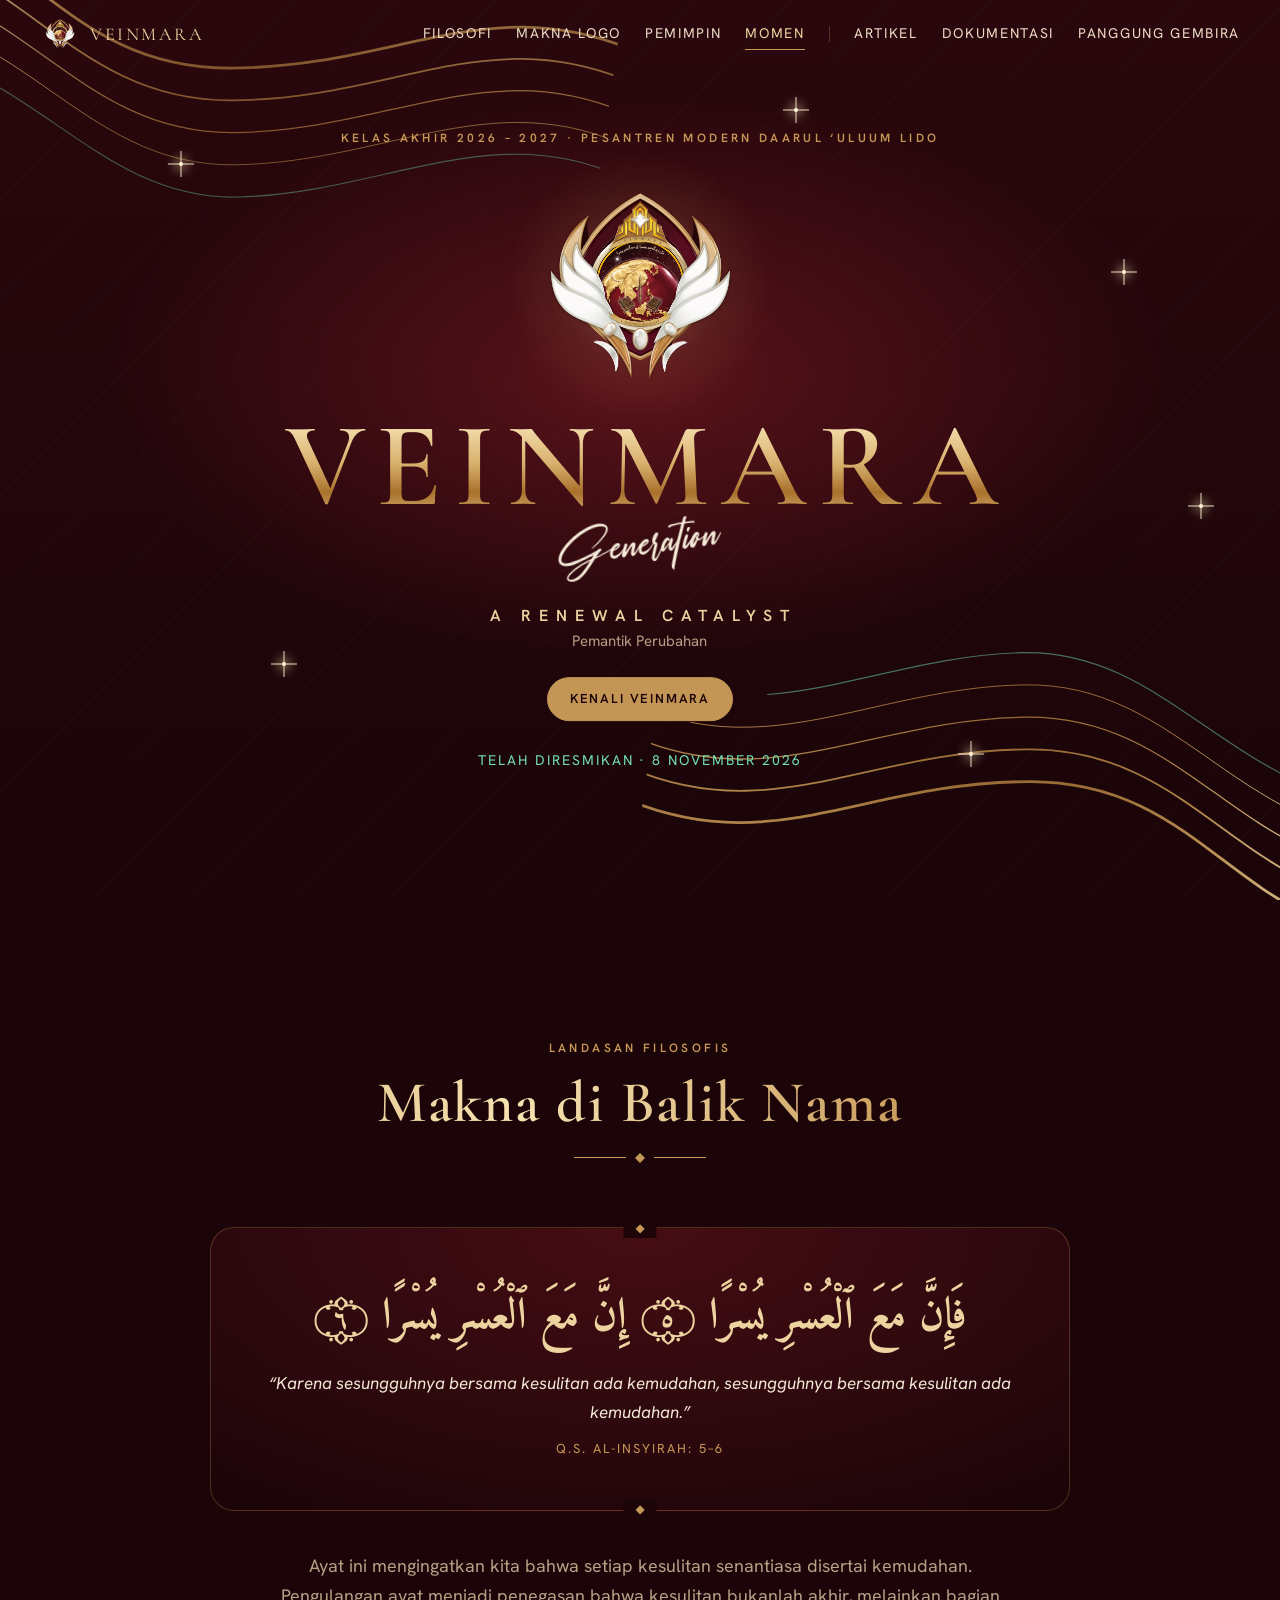
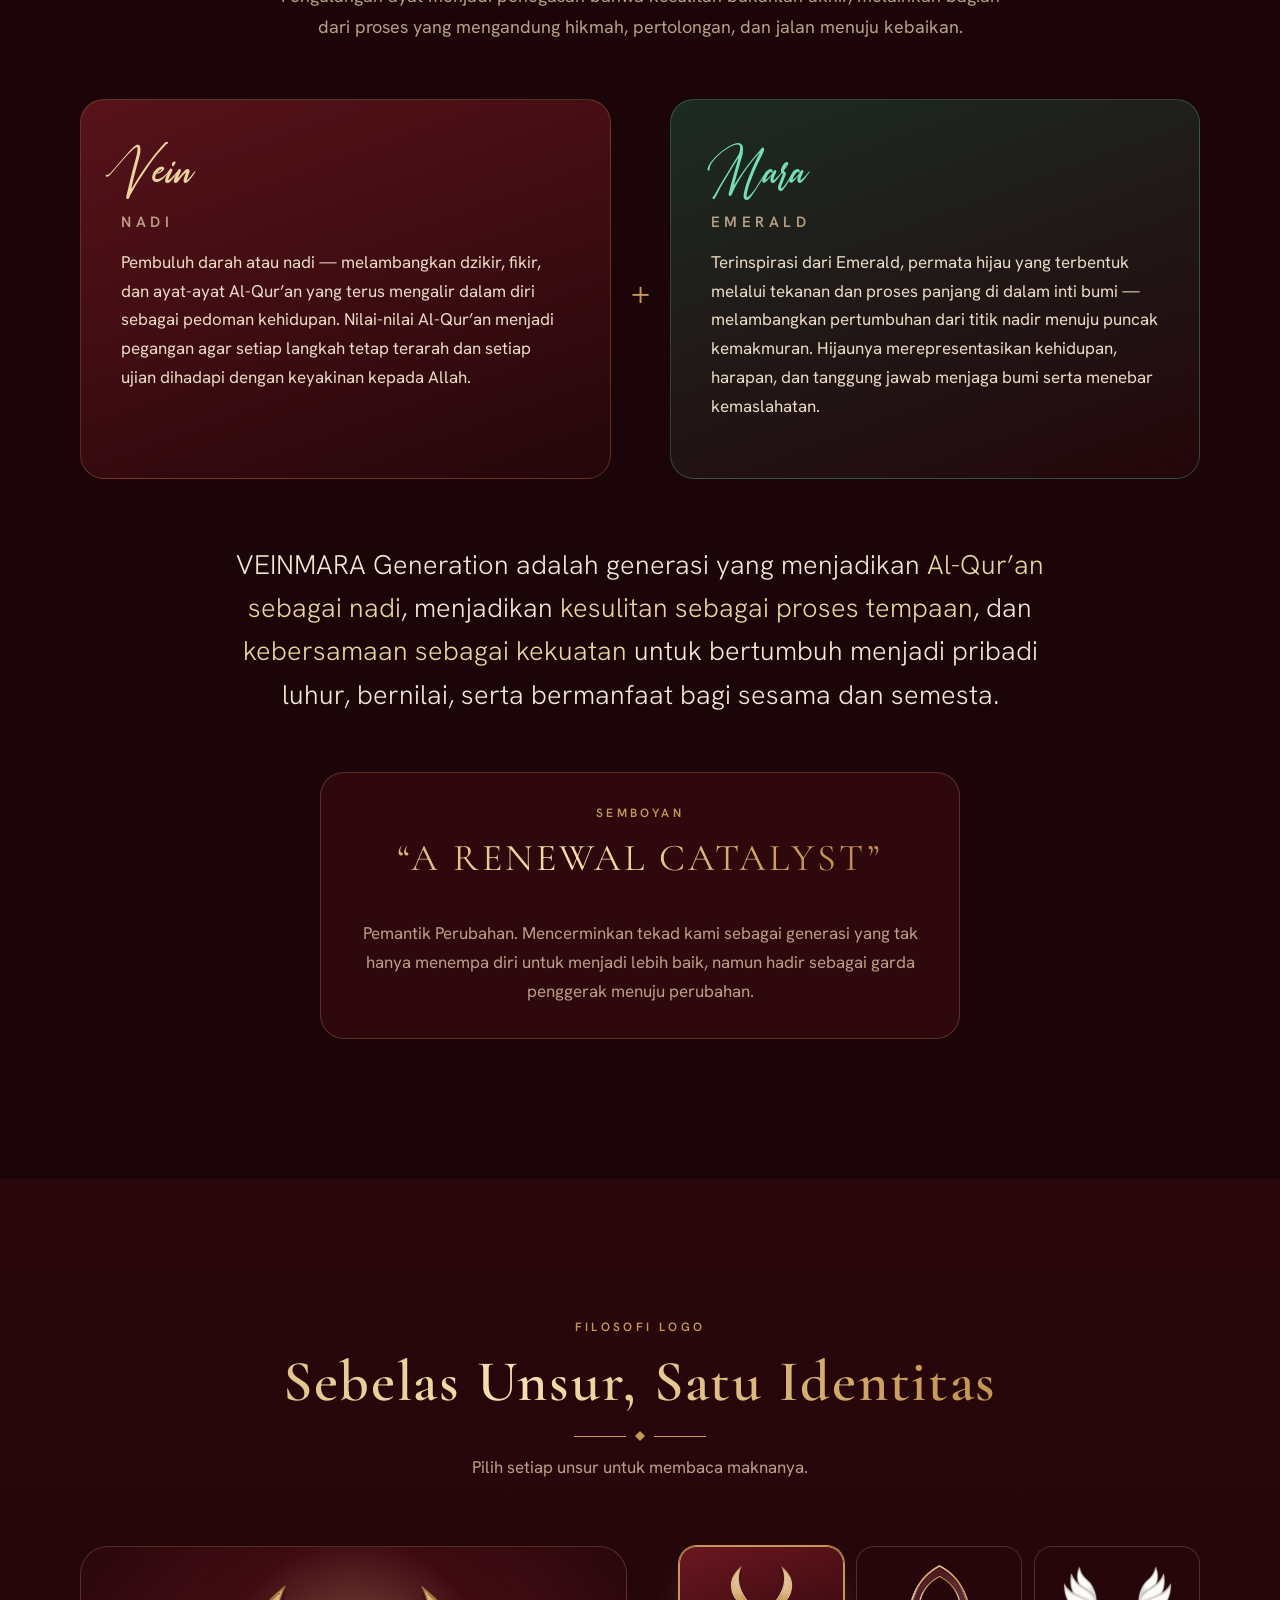
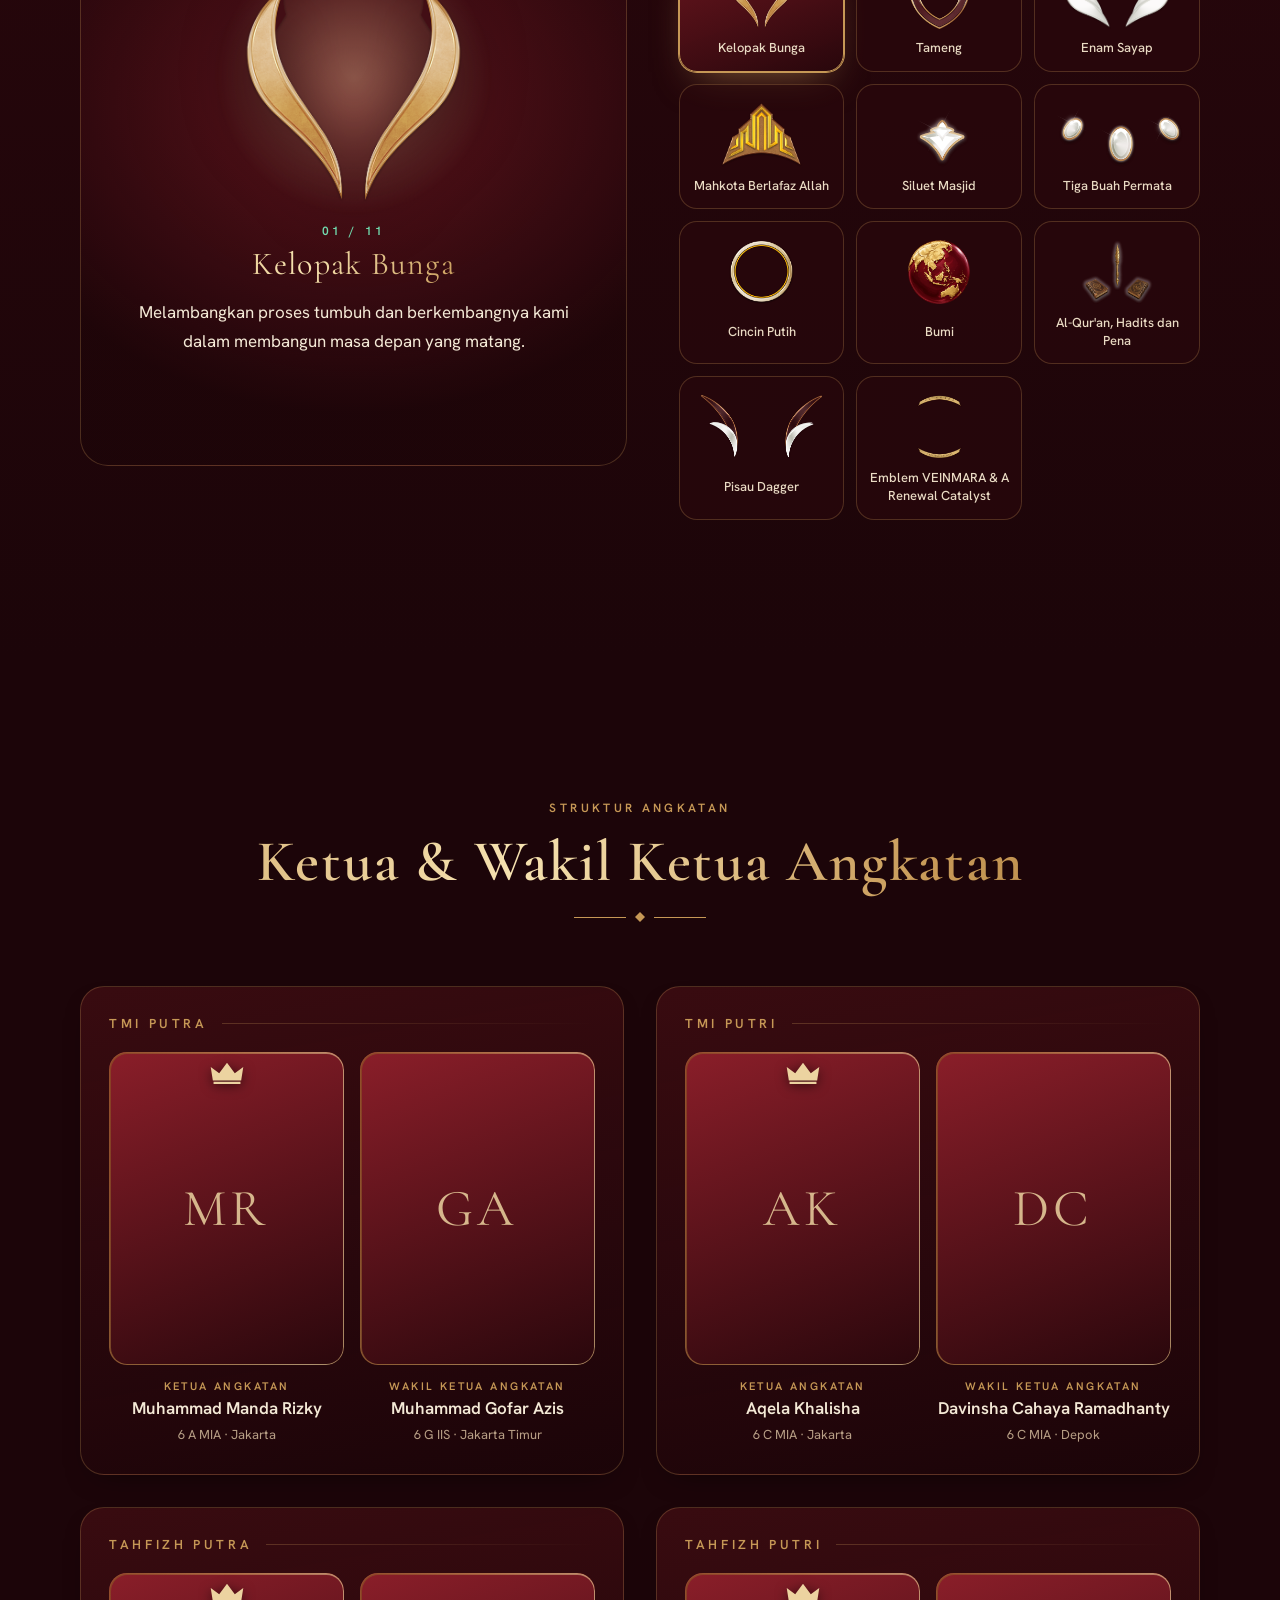
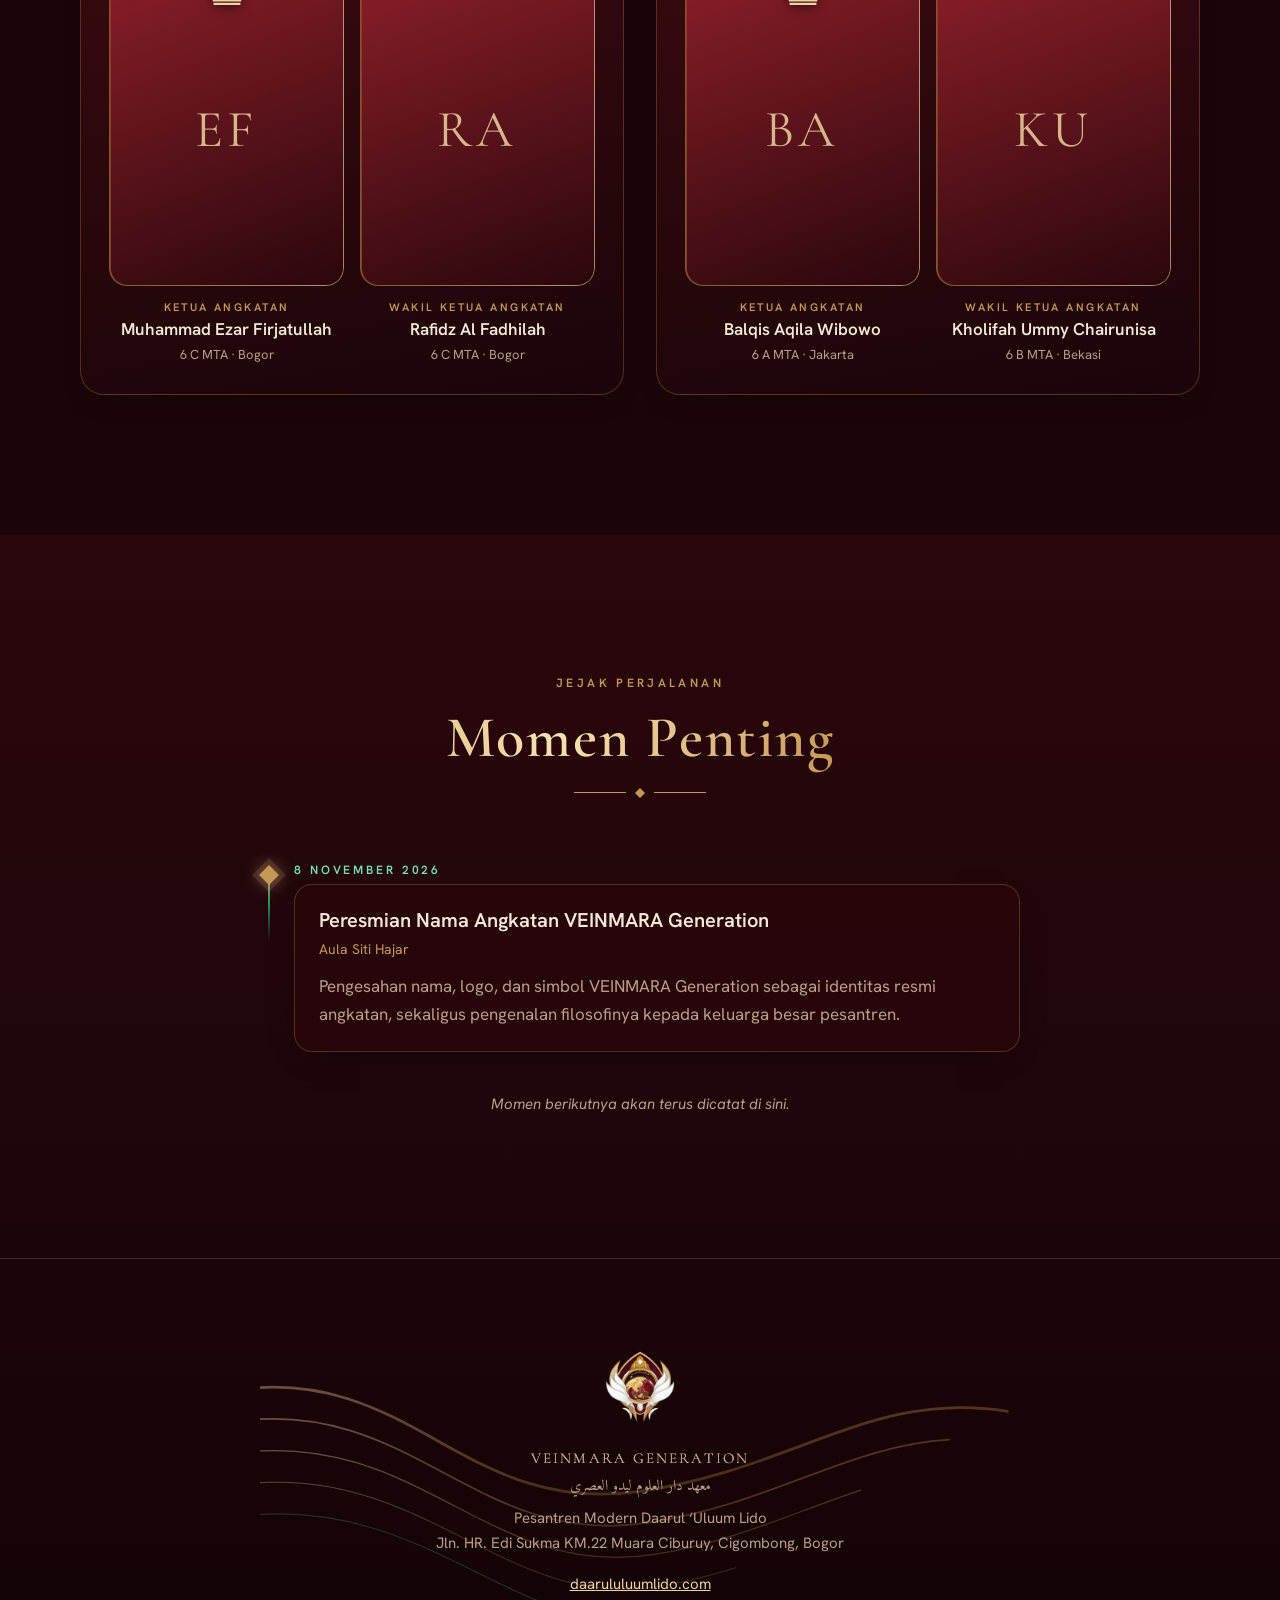
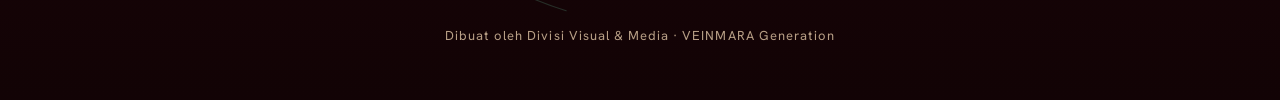
==== commit 2f0a4945: "Beranda v2: font judul Cormorant Garamond, token desain, tombol utama & info peresmian di hero, orna" ====
--- a/index.html
+++ b/index.html
@@ -9,7 +9,7 @@
   <link rel="icon" type="image/png" href="assets/web/logo-veinmara.png">
   <link rel="preconnect" href="https://fonts.googleapis.com">
   <link rel="preconnect" href="https://fonts.gstatic.com" crossorigin>
-  <link href="https://fonts.googleapis.com/css2?family=Amiri:wght@400;700&family=Hanken+Grotesk:wght@300;400;500;600&display=swap" rel="stylesheet">
+  <link href="https://fonts.googleapis.com/css2?family=Cormorant+Garamond:wght@500;600;700&family=Amiri:wght@400;700&family=Hanken+Grotesk:wght@300;400;500;600&display=swap" rel="stylesheet">
   <link rel="stylesheet" href="css/style.css">
   <script>
     // Tandai bahwa animasi aktif (dicabut lagi di main.js kalau anime.js gagal dimuat / reduced motion)
@@ -57,15 +57,21 @@
         </h1>
         <p class="hero__motto" data-intro>A Renewal Catalyst</p>
         <p class="hero__motto-id" data-intro>Pemantik Perubahan</p>
+        <div class="hero__cta" data-intro>
+          <a class="btn btn--primary" href="#filosofi">Kenali Veinmara</a>
+        </div>
 
         <div class="countdown" id="countdown" data-intro hidden>
-          <p class="countdown__label">Menuju Peresmian · <span id="cd-when"></span></p>
+          <p class="countdown__label">Menuju Peresmian</p>
           <div class="countdown__grid" role="timer" aria-live="off">
             <div><b id="cd-d">0</b><span>Hari</span></div>
             <div><b id="cd-h">0</b><span>Jam</span></div>
             <div><b id="cd-m">0</b><span>Menit</span></div>
             <div><b id="cd-s">0</b><span>Detik</span></div>
           </div>
+          <ul class="hero__info" aria-label="Detail peresmian">
+            <li id="cd-date"></li><li id="cd-time"></li><li id="cd-place"></li>
+          </ul>
         </div>
         <p class="hero__done" id="cd-done" hidden>Telah diresmikan · 8 November 2026</p>
       </div>
--- a/css/style.css
+++ b/css/style.css
@@ -3,12 +3,8 @@
    Warna diambil dari logo (burgundy + emas) + aksen emerald (makna "Mara")
    ========================================================= */
 
-@font-face {
-  font-family: "Chocolatier";
-  src: url("../assets/web/font/chocolatier.ttf") format("truetype");
-  font-display: swap;
-}
-/* Personal-use: angka diganti tulisan WARNING — JANGAN dipakai untuk teks berangka */
+/* Judul memakai Cormorant Garamond (Google Fonts, lisensi OFL). Chocolatier tidak dipakai lagi: lisensinya personal-use.
+   Personal-use: angka diganti tulisan WARNING — JANGAN dipakai untuk teks berangka */
 @font-face {
   font-family: "Rosellinda";
   src: url("../assets/web/font/rosellinda.woff") format("woff");
@@ -31,7 +27,20 @@
   --emerald-light: #74e0b3;
   --line: rgba(198, 152, 86, .28);
 
-  --f-display: "Chocolatier", "Cormorant Garamond", Georgia, serif;
+  /* Token semantik: komponen baru memakai ini, bukan hex langsung */
+  --surface: rgba(42, 7, 12, .65);
+  --surface-raised: linear-gradient(170deg, rgba(104, 21, 29, .38), rgba(28, 5, 9, .25));
+  --on-surface: var(--cream);
+  --on-muted: var(--muted);
+  --accent: var(--gold);
+  --on-accent: var(--bg);
+  --shadow-1: 0 12px 30px -18px rgba(0, 0, 0, .7);
+  --shadow-2: 0 24px 50px -24px rgba(198, 152, 86, .45);
+  --r-sm: 12px;
+  --r-md: 18px;
+  --r-lg: 24px;
+
+  --f-display: "Cormorant Garamond", Georgia, serif;
   --f-script: "Rosellinda", "Brush Script MT", cursive;
   --f-body: "Hanken Grotesk", system-ui, -apple-system, "Segoe UI", sans-serif;
   --f-arab: "Amiri", "Traditional Arabic", serif;
@@ -158,7 +167,7 @@
     linear-gradient(180deg, var(--bg-2), var(--bg) 85%);
 }
 .hero__inner { max-width: 820px; }
-.hero__logo { position: relative; width: min(360px, 74vw, 46svh); margin: 0 auto -10px; }
+.hero__logo { position: relative; width: min(280px, 62vw, 28svh); margin: 0 auto -6px; }
 /* Glow: radial gradient tanpa filter blur (blur yang dianimasikan berat di HP) */
 .hero__logo::before {
   content: ""; position: absolute; inset: -6%; z-index: -1; border-radius: 50%;
@@ -169,8 +178,8 @@
 
 .hero__title { display: grid; justify-items: center; line-height: 1; }
 .hero__name {
-  font: clamp(48px, 11vw, 120px)/1 var(--f-display);
-  letter-spacing: .12em; text-transform: uppercase; padding-left: .12em;
+  font: 600 clamp(48px, 11vw, 120px)/1 var(--f-display);
+  letter-spacing: .1em; text-transform: uppercase; padding-left: .12em;
   background: linear-gradient(180deg, #f8e6b8 10%, #d9b06d 48%, #a8712c 72%, #e7c78b 100%);
   -webkit-background-clip: text; background-clip: text; color: transparent;
 }
@@ -203,6 +212,17 @@
   font-variant-numeric: tabular-nums;
 }
 .countdown__grid span { font-size: 11px; letter-spacing: .18em; text-transform: uppercase; color: var(--muted); }
+/* Info peresmian di bawah hitung mundur: tanggal · jam · tempat */
+.hero__info {
+  display: flex; flex-wrap: wrap; justify-content: center; gap: 8px; margin: 16px 0 0; padding: 0; list-style: none;
+}
+.hero__info li {
+  display: inline-flex; align-items: center; gap: 8px; padding: 6px 14px; border-radius: 999px;
+  border: 1px solid var(--line); background: rgba(28, 5, 9, .45); color: var(--on-surface); font-size: 14px;
+}
+.hero__info li::before { content: ""; width: 6px; height: 6px; rotate: 45deg; background: var(--emerald-light); }
+.hero__info li:empty { display: none; }
+.hero__cta { display: flex; flex-wrap: wrap; justify-content: center; gap: 12px; margin-top: 22px; }
 .hero__done { margin-top: 28px; color: var(--emerald-light); letter-spacing: .14em; text-transform: uppercase; font-size: 14px; }
 .kunci__when { margin-top: 18px; color: var(--muted); font-size: 15px; letter-spacing: .04em; }
 /* Halaman kunci: tanpa menu → hitung mundur harus terlihat tanpa menggulir */
@@ -261,12 +281,16 @@
 /* ================= SECTIONS ================= */
 .section { position: relative; padding: clamp(80px, 12vw, 140px) 0; }
 .section--deep { background: linear-gradient(180deg, var(--bg-2), var(--bg)); }
-.section::before {
-  content: ""; position: absolute; top: 0; left: 50%; width: 1px; height: 72px;
-  background: linear-gradient(var(--gold), transparent); transform-origin: top;
-}
 .section__head { text-align: center; margin-bottom: clamp(36px, 6vw, 64px); }
-.section__head h2 { font: clamp(32px, 5.5vw, 56px)/1.1 var(--f-display); letter-spacing: .04em; }
+.section__head h2 { font: 600 clamp(34px, 5.5vw, 58px)/1.1 var(--f-display); letter-spacing: .03em; }
+/* Ornamen di bawah judul: garis – wajik – garis */
+.section__head h2::after {
+  content: ""; display: block; width: 132px; height: 10px; margin: 18px auto 0;
+  background:
+    linear-gradient(var(--gold), var(--gold)) left center / 52px 1px no-repeat,
+    linear-gradient(var(--gold), var(--gold)) right center / 52px 1px no-repeat,
+    url("data:image/svg+xml,%3Csvg xmlns='http://www.w3.org/2000/svg' viewBox='0 0 10 10'%3E%3Cpath fill='%23c69856' d='M5 0 10 5 5 10 0 5z'/%3E%3C/svg%3E") center / 10px 10px no-repeat;
+}
 .section__sub { color: var(--muted); margin-top: 12px; }
 
 /* Ayat */
@@ -377,8 +401,8 @@
 /* ================= PEMIMPIN ================= */
 .units { display: grid; grid-template-columns: repeat(2, minmax(0, 1fr)); gap: clamp(20px, 3vw, 32px); }
 .unit {
-  padding: clamp(20px, 3vw, 28px); border-radius: 26px; border: 1px solid var(--line);
-  background: linear-gradient(170deg, rgba(104, 21, 29, .32), rgba(28, 5, 9, .2));
+  padding: clamp(20px, 3vw, 28px); border-radius: var(--r-lg); border: 1px solid var(--line);
+  background: var(--surface-raised); box-shadow: var(--shadow-1);
 }
 .unit__title {
   display: flex; align-items: center; gap: 14px; margin-bottom: 20px;
@@ -436,7 +460,7 @@
   background: var(--gold); box-shadow: 0 0 0 5px rgba(198, 152, 86, .18), 0 0 18px rgba(246, 226, 176, .6);
 }
 .moment__date { font: 600 12px var(--f-body); letter-spacing: .24em; text-transform: uppercase; color: var(--emerald-light); margin-bottom: 6px; }
-.moment__card { padding: 22px 24px; border-radius: 20px; border: 1px solid var(--line); background: rgba(42, 7, 12, .65); }
+.moment__card { padding: 22px 24px; border-radius: var(--r-md); border: 1px solid var(--line); background: var(--surface); box-shadow: var(--shadow-1); }
 .moment__card h3 { font: 600 20px/1.35 var(--f-body); color: var(--cream); margin-bottom: 4px; }
 .moment__place { font-size: 14px; color: var(--gold); margin-bottom: 10px; }
 .moment__card p:last-child { margin: 0; color: var(--muted); }
@@ -488,15 +512,30 @@
 .invite__isi { margin-bottom: 18px; font-size: 17px; line-height: 1.75; text-align: center; overflow-wrap: anywhere; }
 .invite__isi p:last-child { margin-bottom: 0; }
 .invite__isi strong { color: var(--gold-light); }
+/* Rundown: garis waktu emas di bawah teks undangan */
+.invite__rundown { margin: 0 0 18px; padding-top: 18px; border-top: 1px solid var(--line); text-align: left; }
+.invite__rundown h2 { margin: 0 0 14px; text-align: center; font: 18px var(--f-display); letter-spacing: .14em; text-transform: uppercase; color: var(--gold-light); }
+.invite__rundown ol { list-style: none; margin: 0; padding: 0; }
+.invite__rundown li { position: relative; display: grid; grid-template-columns: 64px minmax(0, 1fr); gap: 16px; padding: 0 0 14px; }
+.invite__rundown li::before { content: ""; position: absolute; left: 71px; top: 8px; width: 7px; height: 7px; border-radius: 50%; background: var(--gold); }
+.invite__rundown li:not(:last-child)::after { content: ""; position: absolute; left: 74px; top: 18px; bottom: 2px; width: 1px; background: linear-gradient(var(--gold), transparent); opacity: .5; }
+.invite__rundown li > div { padding-left: 14px; overflow-wrap: anywhere; }
+.invite__jam { font-variant-numeric: tabular-nums; font-weight: 600; color: var(--gold-light); text-align: right; }
+.invite__rundown b { display: block; color: var(--cream); font-weight: 600; }
+.invite__ket { display: block; font-size: 14px; color: var(--muted); }
 .invite__who { margin: 0; padding-top: 14px; border-top: 1px solid var(--line); font-size: 13px; color: var(--muted); overflow-wrap: anywhere; }
 .invite__who button { background: none; border: 0; padding: 0; color: var(--gold-light); font: inherit; text-decoration: underline; cursor: pointer; }
 .btn {
-  display: inline-flex; align-items: center; gap: 8px; padding: 12px 22px; border-radius: 999px;
+  display: inline-flex; align-items: center; justify-content: center; gap: 8px; min-height: 44px;
+  padding: 12px 22px; border-radius: 999px;
   border: 1px solid var(--gold); color: var(--gold-light); text-decoration: none;
   font: 600 13px var(--f-body); letter-spacing: .14em; text-transform: uppercase;
   transition: background .3s, color .3s, transform .3s var(--ease);
 }
 .btn:hover { background: var(--gold); color: var(--bg); transform: translateY(-2px); }
+/* Satu tombol utama per layar: emas penuh, teks gelap (kontras 7.5:1) */
+.btn--primary { background: var(--accent); color: var(--on-accent); }
+.btn--primary:hover { background: var(--gold-light); color: var(--on-accent); }
 
 /* ================= ARTIKEL & DOKUMENTASI ================= */
 /* kolom maks 380px & rata tengah: 1–2 kartu tidak menempel di kiri */
